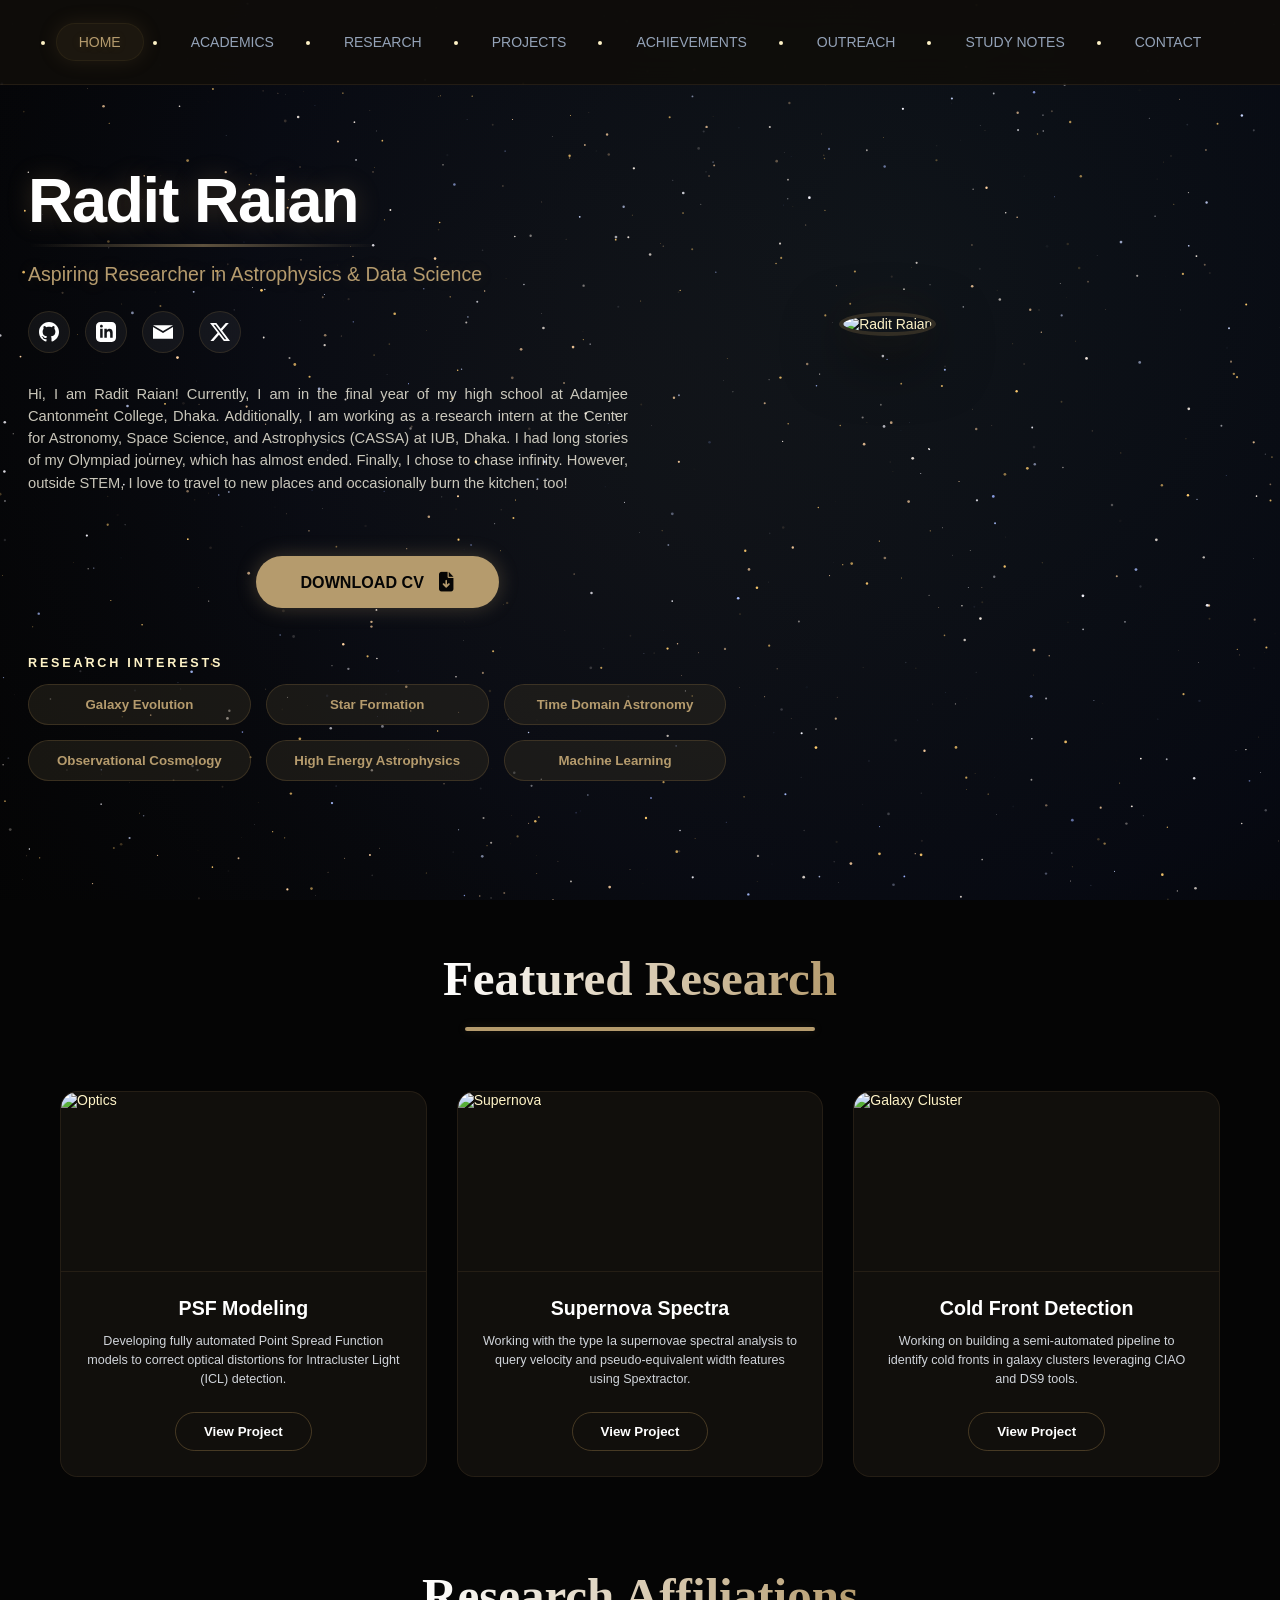
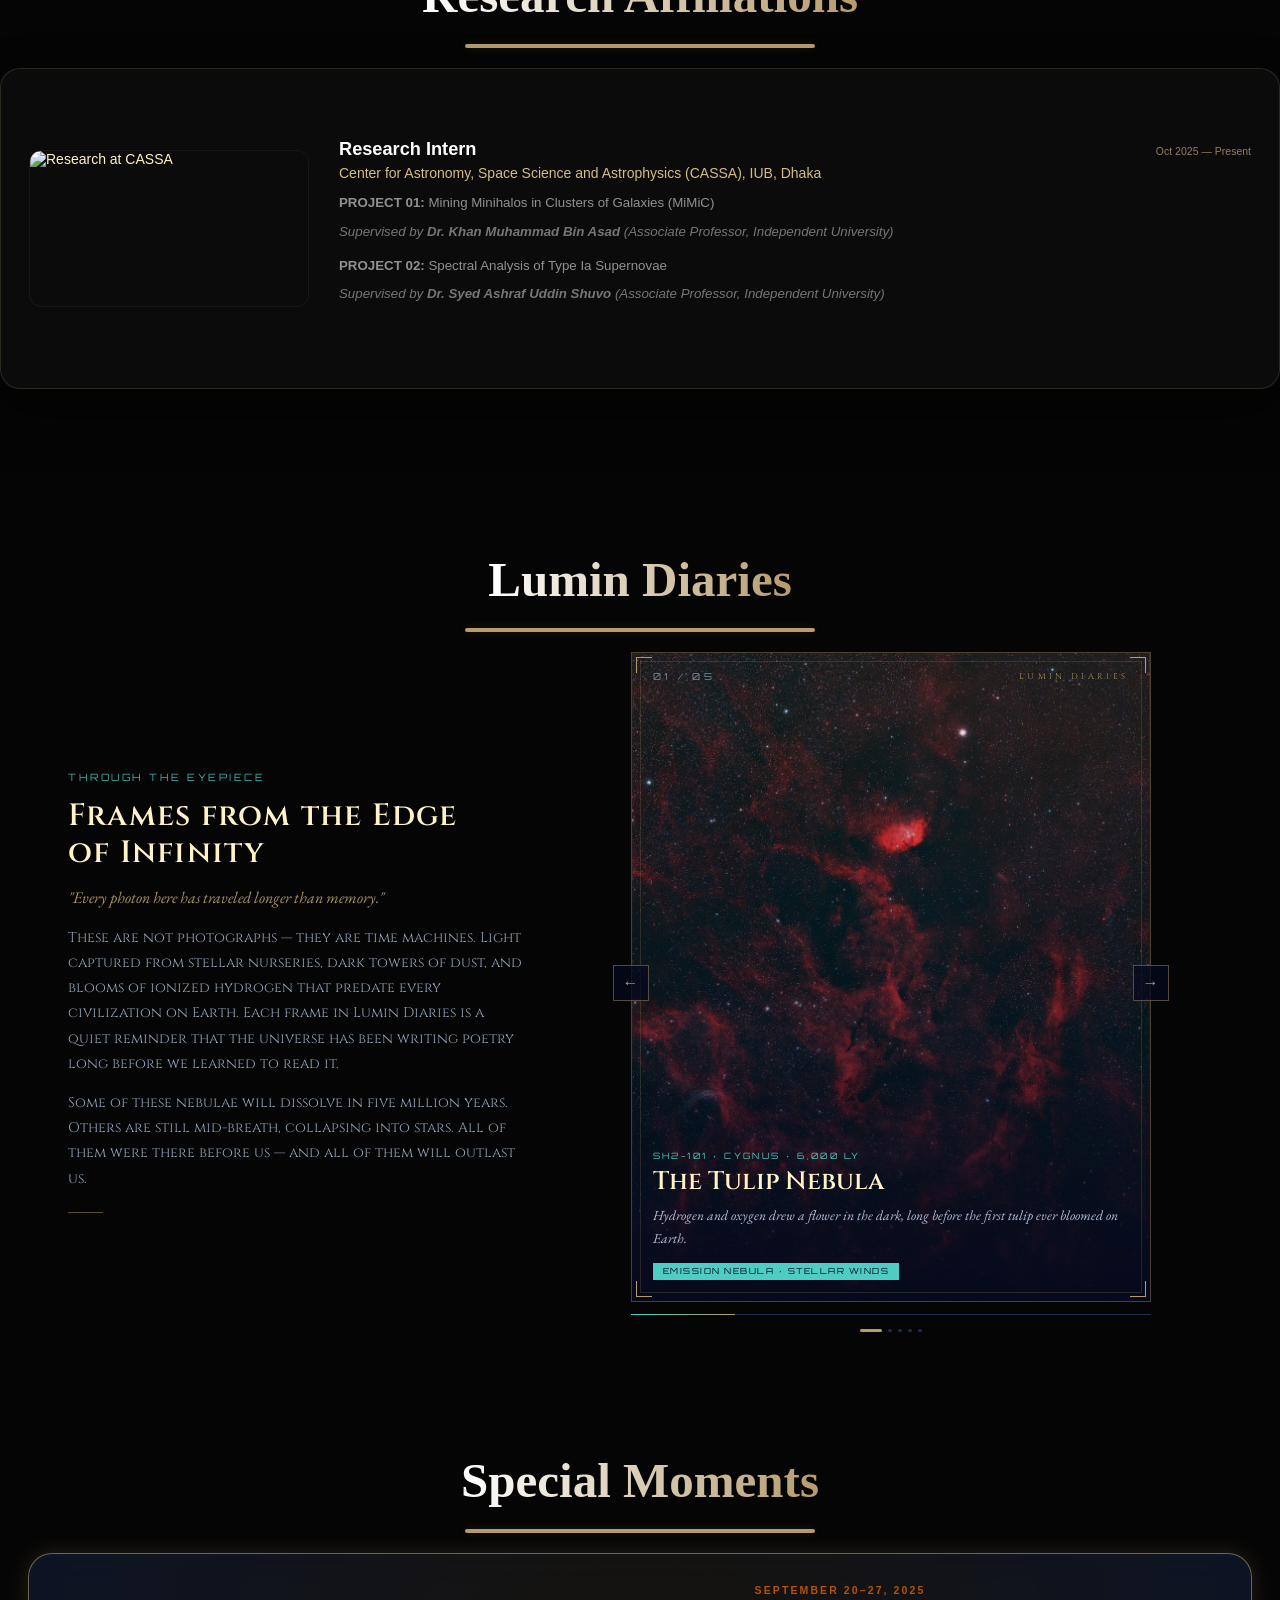
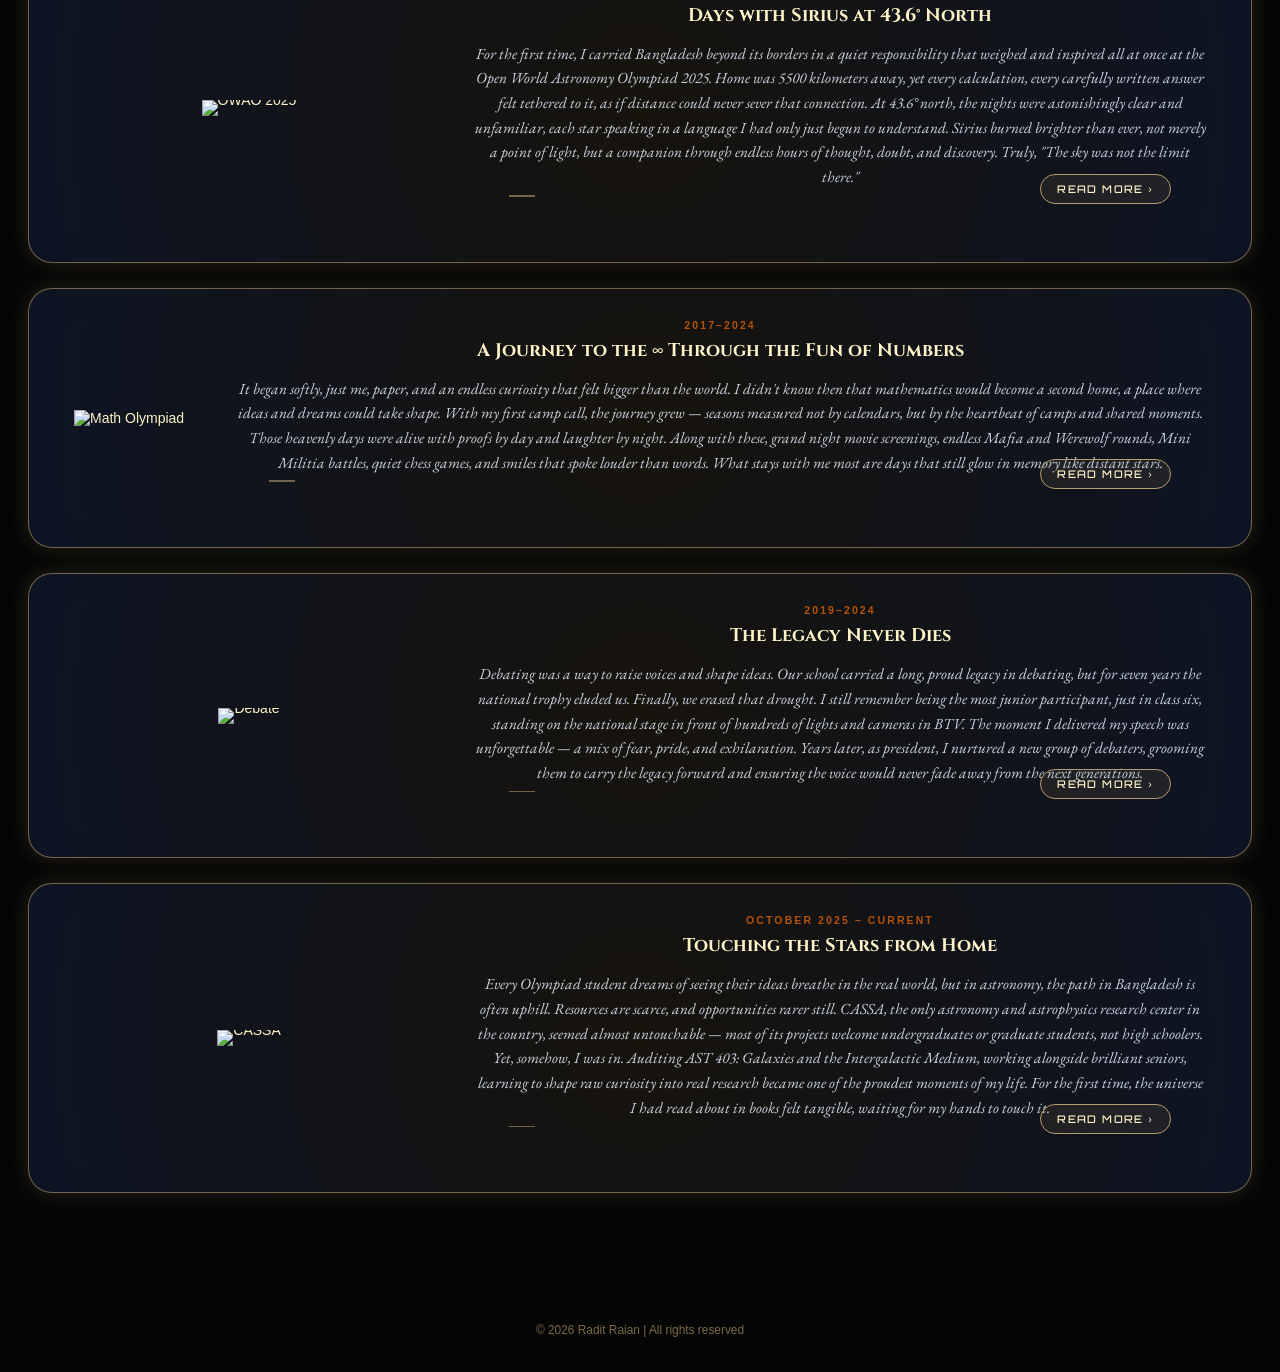
==== index.html @ 36a42912 "Mobile Fix" ====
<!DOCTYPE html>
<html lang="en">
<head>
<meta charset="UTF-8">
<meta name="viewport" content="width=device-width, initial-scale=1.0">
<meta name="google-site-verification" content="16r1nbFEazDPU5fpLK6zHhI7KfHlNIl9AG7TOJ3MNuc" />
<title>Radit Raian | Astrophysics &amp; Cosmology</title>
<meta name="description" content="Radit Raian is a high school researcher in astrophysics and cosmology, working on galaxy analysis, PSF modeling, and supernova spectroscopy.">
<meta name="keywords" content="Radit Raian, astrophysics, cosmology, astronomy, research portfolio">
<link rel="icon" type="image/png" href="https://i.postimg.cc/cLy2G2Y9/orion.png">
<link rel="preconnect" href="https://fonts.googleapis.com">
<link rel="preconnect" href="https://fonts.gstatic.com" crossorigin>
<link href="https://fonts.googleapis.com/css2?family=Orbitron:wght@400;500;700;900&family=Rajdhani:wght@300;400;500;600;700&family=Playfair+Display:wght@700&family=Cinzel:wght@600&family=EB+Garamond:ital,wght@400&display=swap" rel="stylesheet">
<link rel="stylesheet" href="https://cdnjs.cloudflare.com/ajax/libs/font-awesome/6.4.0/css/all.min.css">
<link rel="stylesheet" href="styles.css">
</head>
<body>
<canvas id="cosmos-engine"></canvas>
<div class="aurora-wrap"><div class="aurora-wave"></div></div>
<header class="top-panel">
<nav class="nav-inner">
  <ul class="nav-list" id="nav-list">
    <li><a href="#hero"             class="nav-link active">HOME</a></li>
    <li><a href="academics.html"    class="nav-link">ACADEMICS</a></li>
    <li><a href="research.html"     class="nav-link">RESEARCH</a></li>
    <li><a href="projects.html"     class="nav-link">PROJECTS</a></li>
    <li><a href="achievements.html" class="nav-link">ACHIEVEMENTS</a></li>
    <li><a href="outreach.html"     class="nav-link">OUTREACH</a></li>
    <li><a href="studynotes.html"   class="nav-link">STUDY&nbsp;NOTES</a></li>
    <li><a href="contact.html"      class="nav-link">CONTACT</a></li>
  </ul>
  <button class="nav-hamburger" id="nav-toggle" aria-label="Toggle menu">
    <span></span><span></span><span></span>
  </button>
</nav>
</header>
<div class="nav-overlay" id="nav-overlay"></div>

<main>

<!-- ===== HERO ===== -->
<section id="hero">
<div class="hero-grid">
  <div class="hero-text-content">
    <h1 class="name-title">Radit Raian</h1>
    <div class="title-divider"></div>
    <p class="subtitle">Aspiring Researcher in Astrophysics &amp; Data Science</p>
    <div class="social-links">
      <a href="https://github.com/Radit-Raian" class="social-btn" target="_blank"><svg viewBox="0 0 24 24"><path d="M12 0c-6.626 0-12 5.373-12 12 0 5.302 3.438 9.8 8.207 11.387.599.111.793-.261.793-.577v-2.234c-3.338.726-4.033-1.416-4.033-1.416-.546-1.387-1.333-1.756-1.333-1.756-1.089-.745.083-.729.083-.729 1.205.084 1.839 1.237 1.839 1.237 1.07 1.834 2.807 1.304 3.492.997.107-.775.418-1.305.762-1.604-2.665-.305-5.467-1.334-5.467-5.931 0-1.311.469-2.381 1.236-3.221-.124-.303-.535-1.524.117-3.176 0 0 1.008-.322 3.301 1.23.957-.266 1.983-.399 3.003-.404 1.02.005 2.047.138 3.006.404 2.291-1.552 3.297-1.23 3.297-1.23.653 1.653.242 2.874.118 3.176.77.84 1.235 1.911 1.235 3.221 0 4.609-2.807 5.624-5.479 5.921.43.372.823 1.102.823 2.222v3.293c0 .319.192.694.801.576 4.765-1.589 8.199-6.086 8.199-11.386 0-6.627-5.373-12-12-12z"/></svg></a>
      <a href="https://linkedin.com/in/raditraian" class="social-btn" target="_blank"><svg viewBox="0 0 24 24"><path d="M19 0h-14c-2.761 0-5 2.239-5 5v14c0 2.761 2.239 5 5 5h14c2.762 0 5-2.239 5-5v-14c0-2.761-2.238-5-5-5zm-11 19h-3v-11h3v11zm-1.5-12.268c-.966 0-1.75-.79-1.75-1.764s.784-1.764 1.75-1.764 1.75.79 1.75 1.764-.783 1.764-1.75 1.764zm13.5 12.268h-3v-5.604c0-3.368-4-3.113-4 0v5.604h-3v-11h3v1.765c1.396-2.586 7-2.777 7 2.476v6.763z"/></svg></a>
      <a href="mailto:raditraian1107@gmail.com" class="social-btn" title="Email"><svg viewBox="0 0 24 24"><path d="M12 13.065l-11.999-7.065v14h24v-14l-12 7.065zm0-2.13l12-7.065h-24l12 7.065z"/></svg></a>
      <a href="https://x.com/iam_radit_raian" class="social-btn" title="Twitter" target="_blank" rel="noopener noreferrer"><svg viewBox="0 0 24 24"><path d="M18.901 1.153h3.68l-8.04 9.19L24 22.846h-7.406l-5.8-7.584-6.638 7.584H.474l8.6-9.83L0 1.154h7.594l5.243 6.932 6.064-6.932zm-1.292 19.49h2.039L6.486 3.24H4.298L17.61 20.643z"/></svg></a>
    </div>
    <p class="bio-text">Hi, I am Radit Raian! Currently, I am in the final year of my high school at Adamjee Cantonment College, Dhaka. Additionally, I am working as a research intern at the Center for Astronomy, Space Science, and Astrophysics (CASSA) at IUB, Dhaka. I had long stories of my Olympiad journey, which has almost ended. Finally, I chose to chase infinity. However, outside STEM, I love to travel to new places and occasionally burn the kitchen, too!</p>
    <br><br>
    <div class="cv-status-card">
      <a href="https://drive.google.com/file/d/1Zv3ZlL7owXSn-k-NqhuWkSnsCX_RYho1/view?usp=sharing" target="_blank" class="btn-beyond">DOWNLOAD CV <i class="fa-solid fa-file-arrow-down"></i></a>
    </div>

        <br><br>
        
    <br>
    <h4 class="interests-label" style="font-size:0.9rem;letter-spacing:0.2rem;margin-bottom:1rem;">RESEARCH INTERESTS</h4>
    <div class="stats-group">
      <span class="stat-tag">Galaxy Evolution</span>
      <span class="stat-tag">Star Formation</span>
      <span class="stat-tag">Time Domain Astronomy</span>
      <span class="stat-tag">Observational Cosmology</span>
      <span class="stat-tag">High Energy Astrophysics</span>
      <span class="stat-tag">Machine Learning</span>
    </div>
  </div>
  <div class="hero-image-content">
    <div class="profile-wrapper">
      <img src="https://i.postimg.cc/g2KWSm5x/OWAO-pic.jpg" alt="Radit Raian" class="profile-pic">
    </div>
  </div>
</div>
</section>

<!-- ===== FEATURED RESEARCH ===== -->
<section id="featured-research" class="active">
  <div class="section-header-center">
    <h2 class="section-title section-title-inline">Featured Research</h2>
    <div class="hero-underline"></div>
  </div>
  <div class="research-initiative-grid">
    <div class="research-box">
      <div class="box-image-wrap"><img src="https://i.postimg.cc/3x3Lkdp1/Screenshot-2026-01-31-045104.png" alt="Optics"></div>
      <div class="box-content"><h3>PSF Modeling</h3><p>Developing fully automated Point Spread Function models to correct optical distortions for Intracluster Light (ICL) detection.</p><a href="https://github.com/Radit-Raian/PSF_dev" class="btn-beyond-outline">View Project</a></div>
    </div>
    <div class="research-box">
      <div class="box-image-wrap"><img src="https://i.postimg.cc/bvpjNyNY/Screenshot-2026-01-31-050448.png" alt="Supernova"></div>
      <div class="box-content"><h3>Supernova Spectra</h3><p>Working with the type Ia supernovae spectral analysis to query velocity and pseudo-equivalent width features using Spextractor.</p><a href="https://github.com/Radit-Raian/SpectralAnalysis_SNe" class="btn-beyond-outline">View Project</a></div>
    </div>
    <div class="research-box">
      <div class="box-image-wrap"><img src="https://i.postimg.cc/J0bqnLhs/Screenshot-2026-01-31-045251.png" alt="Galaxy Cluster"></div>
      <div class="box-content"><h3>Cold Front Detection</h3><p>Working on building a semi-automated pipeline to identify cold fronts in galaxy clusters leveraging CIAO and DS9 tools.</p><a href="https://cassa.site/entry/mimic/" class="btn-beyond-outline">View Project</a></div>
    </div>
  </div>
</section>

<!-- ===== RESEARCH AFFILIATIONS ===== -->
<div class="section-header-center">
  <h2 class="section-title section-title-inline">Research Affiliations</h2>
  <div class="hero-underline"></div>
</div>
<section class="aesthetic-portfolio-box">
  <div class="appointment-card">
    <div class="appointment-visual">
      <img src="https://i.postimg.cc/d0KBD8zG/images-(1).png" alt="Research at CASSA" class="ratio-16-9">
    </div>
    <div class="appointment-details">
      <div class="header-row">
        <h3 class="position-name">Research Intern</h3>
        <span class="time-stamp">Oct 2025 — Present</span>
      </div>
      <h4 class="institution-name">Center for Astronomy, Space Science and Astrophysics (CASSA), IUB, Dhaka</h4>
      <p class="appointment-description appt-desc-normal">
        <strong>PROJECT 01:</strong> Mining Minihalos in Clusters of Galaxies (MiMiC)
      </p>
      <p class="appointment-description appt-desc-italic">
        Supervised by <strong>Dr. Khan Muhammad Bin Asad</strong> (Associate Professor, Independent University)
      </p>
      <p class="appointment-description appt-desc-normal">
        <strong>PROJECT 02:</strong> Spectral Analysis of Type Ia Supernovae
      </p>
      <p class="appointment-description appt-desc-italic">
        Supervised by <strong>Dr. Syed Ashraf Uddin Shuvo</strong> (Associate Professor, Independent University)
      </p>
    </div>
  </div>
</section>

<div class="spacer-lg"></div>

<!-- ===== LUMIN DIARIES ===== -->
<section id="lumin-section" class="active">
  <div class="section-header-center">
    <h2 class="section-title section-title-inline">Lumin Diaries</h2>
    <div class="hero-underline"></div>
  </div>

  <div class="lumin-layout">
    <div class="lumin-desc">
      <span class="lumin-eyebrow">Through the Eyepiece</span>
      <h3 class="lumin-headline">Frames from the&nbsp;Edge of&nbsp;Infinity</h3>
      <p class="lumin-tagline">"Every photon here has traveled longer than memory."</p>
      <p class="lumin-body">
        These are not photographs — they are time machines. Light captured from stellar nurseries, dark towers of dust, and blooms of ionized hydrogen that predate every civilization on Earth. Each frame in Lumin Diaries is a quiet reminder that the universe has been writing poetry long before we learned to read it.
      </p>
      <p class="lumin-body">
        Some of these nebulae will dissolve in five million years. Others are still mid-breath, collapsing into stars. All of them were there before us — and all of them will outlast us.
      </p>
      <div class="lumin-rule"></div>
    </div>

    <div>
      <div id="ld-outer">
        <button class="ld-nav prev" id="ld-prev">&#8592;</button>
        <button class="ld-nav next" id="ld-next">&#8594;</button>

        <div id="ld-box">
          <div class="ld-slide active">
            <img src="photographs/SH101.webp" alt="Tulip Nebula" fetchpriority="high" decoding="async">
            <div class="ld-ov"></div>
            <div class="ld-top">
              <div class="ld-hd"><span class="ld-num">01 / 05</span><span class="ld-brand">Lumin Diaries</span></div>
              <div>
                <div class="ld-tag">Sh2-101 &middot; Cygnus &middot; 6,000 ly</div>
                <div class="ld-name">The Tulip Nebula</div>
                <div class="ld-poem">Hydrogen and oxygen drew a flower in the dark, long before the first tulip ever bloomed on Earth.</div>
                <span class="ld-fact">Emission Nebula &middot; Stellar Winds</span>
              </div>
            </div>
            <div class="ld-frame"></div>
            <div class="ld-c tl"></div><div class="ld-c tr"></div><div class="ld-c bl"></div><div class="ld-c br"></div>
          </div>

          <div class="ld-slide">
            <img src="photographs/IC1396.webp" alt="Elephant Trunk Nebula" loading="lazy" decoding="async">
            <div class="ld-ov"></div>
            <div class="ld-top">
              <div class="ld-hd"><span class="ld-num">02 / 05</span><span class="ld-brand">Lumin Diaries</span></div>
              <div>
                <div class="ld-tag">IC 1396 &middot; Cepheus &middot; 2,400 ly</div>
                <div class="ld-name">Elephant Trunk</div>
                <div class="ld-poem">Carved by stellar winds over millions of years — a nursery still mid-breath inside the dark.</div>
                <span class="ld-fact">Star Forming &middot; 20 ly long</span>
              </div>
            </div>
            <div class="ld-frame"></div>
            <div class="ld-c tl"></div><div class="ld-c tr"></div><div class="ld-c bl"></div><div class="ld-c br"></div>
          </div>

          <div class="ld-slide">
            <img src="photographs/C49.webp" alt="Rosette Nebula" loading="lazy" decoding="async">
            <div class="ld-ov"></div>
            <div class="ld-top">
              <div class="ld-hd"><span class="ld-num">03 / 05</span><span class="ld-brand">Lumin Diaries</span></div>
              <div>
                <div class="ld-tag">NGC 2237 &middot; Monoceros &middot; 5,200 ly</div>
                <div class="ld-name">The Rosette Nebula</div>
                <div class="ld-poem">Wide enough to swallow 130 full moons — a rose no garden could ever grow.</div>
                <span class="ld-fact">130 ly across &middot; 10,000 solar masses</span>
              </div>
            </div>
            <div class="ld-frame"></div>
            <div class="ld-c tl"></div><div class="ld-c tr"></div><div class="ld-c bl"></div><div class="ld-c br"></div>
          </div>

          <div class="ld-slide">
            <img src="photographs/M42.webp" alt="Orion Nebula" loading="lazy" decoding="async">
            <div class="ld-ov"></div>
            <div class="ld-top">
              <div class="ld-hd"><span class="ld-num">04 / 05</span><span class="ld-brand">Lumin Diaries</span></div>
              <div>
                <div class="ld-tag">M42 &middot; Orion &middot; 1,344 ly</div>
                <div class="ld-name">The Orion Nebula</div>
                <div class="ld-poem">A stellar nursery older than every civilization on Earth — 700 stars being born as you watch.</div>
                <span class="ld-fact">700+ New Stars &middot; Naked Eye Object</span>
              </div>
            </div>
            <div class="ld-frame"></div>
            <div class="ld-c tl"></div><div class="ld-c tr"></div><div class="ld-c bl"></div><div class="ld-c br"></div>
          </div>

          <div class="ld-slide">
            <img src="photographs/B33.webp" alt="Horsehead Nebula" loading="lazy" decoding="async">
            <div class="ld-ov"></div>
            <div class="ld-top">
              <div class="ld-hd"><span class="ld-num">05 / 05</span><span class="ld-brand">Lumin Diaries</span></div>
              <div>
                <div class="ld-tag">Barnard 33 &middot; Orion &middot; 1,375 ly</div>
                <div class="ld-name">The Horsehead Nebula</div>
                <div class="ld-poem">A silhouette carved by light itself — it will dissolve into the cosmos in five million years.</div>
                <span class="ld-fact">Dark Nebula &middot; ~5M yrs remaining</span>
              </div>
            </div>
            <div class="ld-frame"></div>
            <div class="ld-c tl"></div><div class="ld-c tr"></div><div class="ld-c bl"></div><div class="ld-c br"></div>
          </div>
        </div><!-- #ld-box -->

        <div id="ld-pb"><div id="ld-pf"></div></div>
      </div><!-- #ld-outer -->

      <div id="ld-dots">
        <div class="ldd on"  style="width:22px;" onclick="ldGo(0)"></div>
        <div class="ldd"     style="width:4px;"  onclick="ldGo(1)"></div>
        <div class="ldd"     style="width:4px;"  onclick="ldGo(2)"></div>
        <div class="ldd"     style="width:4px;"  onclick="ldGo(3)"></div>
        <div class="ldd"     style="width:4px;"  onclick="ldGo(4)"></div>
      </div>
    </div><!-- right column -->
  </div><!-- .lumin-layout -->
</section>

<!-- ===== SPECIAL MOMENTS ===== -->
<section id="achievements" class="active">
  <div class="section-header-center">
    <h2 class="section-title section-title-inline">Special Moments</h2>
    <div class="hero-underline"></div>
  </div>

  <!-- Card 1 -->
  <div class="narrative-card index-card">
    <div class="story-image-wrap">
      <img src="https://i.postimg.cc/9QkD2M72/owao-2.jpg" alt="OWAO 2025">
    </div>
    <div class="story-card-details">
      <span class="story-date">September 20–27, 2025</span>
      <h3 class="story-card-title">Days with Sirius at 43.6° North</h3>
      <p class="story-card-body">
        For the first time, I carried Bangladesh beyond its borders in a quiet responsibility that weighed and inspired all at once at the Open World Astronomy Olympiad 2025. Home was 5500 kilometers away, yet every calculation, every carefully written answer felt tethered to it, as if distance could never sever that connection. At 43.6° north, the nights were astonishingly clear and unfamiliar, each star speaking in a language I had only just begun to understand. Sirius burned brighter than ever, not merely a point of light, but a companion through endless hours of thought, doubt, and discovery. Truly, "The sky was not the limit there."
      </p>
      <div class="story-rule"></div>
      <div class="story-read-more-wrap">
        <a href="achievements.html" class="story-read-more">READ MORE ›</a>
      </div>
    </div>
  </div>

  <!-- Card 2 -->
  <div class="narrative-card index-card">
    <div class="story-image-warp">
      <img src="https://i.postimg.cc/7hdZjQny/471806078-1596412354345994-6105450299167835705-n.jpg" alt="Math Olympiad">
    </div>
    <div class="story-card-details">
      <span class="story-date">2017–2024</span>
      <h3 class="story-card-title">A Journey to the ∞ Through the Fun of Numbers</h3>
      <p class="story-card-body">
        It began softly, just me, paper, and an endless curiosity that felt bigger than the world. I didn't know then that mathematics would become a second home, a place where ideas and dreams could take shape. With my first camp call, the journey grew — seasons measured not by calendars, but by the heartbeat of camps and shared moments. Those heavenly days were alive with proofs by day and laughter by night. Along with these, grand night movie screenings, endless Mafia and Werewolf rounds, Mini Militia battles, quiet chess games, and smiles that spoke louder than words. What stays with me most are days that still glow in memory like distant stars.
      </p>
      <div class="story-rule"></div>
      <div class="story-read-more-wrap">
        <a href="achievements.html" class="story-read-more">READ MORE ›</a>
      </div>
    </div>
  </div>

  <!-- Card 3 -->
  <div class="narrative-card index-card">
    <div class="story-image-wrap">
      <img src="https://i.postimg.cc/DZYGy6c0/470484528-1588928355094394-6541647214098684680-n.jpg" alt="Debate">
    </div>
    <div class="story-card-details">
      <span class="story-date">2019–2024</span>
      <h3 class="story-card-title">The Legacy Never Dies</h3>
      <p class="story-card-body">
        Debating was a way to raise voices and shape ideas. Our school carried a long, proud legacy in debating, but for seven years the national trophy eluded us. Finally, we erased that drought. I still remember being the most junior participant, just in class six, standing on the national stage in front of hundreds of lights and cameras in BTV. The moment I delivered my speech was unforgettable — a mix of fear, pride, and exhilaration. Years later, as president, I nurtured a new group of debaters, grooming them to carry the legacy forward and ensuring the voice would never fade away from the next generations.
      </p>
      <div class="story-rule"></div>
      <div class="story-read-more-wrap">
        <a href="achievements.html" class="story-read-more">READ MORE ›</a>
      </div>
    </div>
  </div>

  <!-- Card 4 -->
  <div class="narrative-card index-card">
    <div class="story-image-wrap">
      <img src="https://i.postimg.cc/BvfGLPg8/cassa-495x400.webp" alt="CASSA">
    </div>
    <div class="story-card-details">
      <span class="story-date">October 2025 – Current</span>
      <h3 class="story-card-title">Touching the Stars from Home</h3>
      <p class="story-card-body">
        Every Olympiad student dreams of seeing their ideas breathe in the real world, but in astronomy, the path in Bangladesh is often uphill. Resources are scarce, and opportunities rarer still. CASSA, the only astronomy and astrophysics research center in the country, seemed almost untouchable — most of its projects welcome undergraduates or graduate students, not high schoolers. Yet, somehow, I was in. Auditing AST 403: Galaxies and the Intergalactic Medium, working alongside brilliant seniors, learning to shape raw curiosity into real research became one of the proudest moments of my life. For the first time, the universe I had read about in books felt tangible, waiting for my hands to touch it.
      </p>
      <div class="story-rule"></div>
      <div class="story-read-more-wrap">
        <a href="achievements.html" class="story-read-more">READ MORE ›</a>
      </div>
    </div>
  </div>

</section>
</main>

<footer>© 2026 Radit Raian | All rights reserved</footer>

<script src="script.js"></script>
</body>
</html>
---- styles.css ----
/* ==========================================================================
   1. CORE RESET & GLOBAL (REFINED ANTIQUE GOLD)
   ========================================================================== */
* { 
    margin: 0; 
    padding: 0; 
    box-sizing: border-box; 
}

html {
    width: 100%; 
    min-height: 100%;
    background: #050505; 
    font-size: 14px; /* Standard base for rem scaling */
    font-family: 'Inter', sans-serif; 
    scroll-behavior: smooth;
    overflow-x: hidden;
}

body {
    width: 100%; 
    min-height: 100%;
    background: transparent; 
    color: #fef3c7; /* Soft parchment text */
}


/* ==========================================================================
   2. CANVAS & AURORA (DUSK AMBER BLOOM)
   ========================================================================== */
#cosmos-engine {
    position: fixed; 
    top: 0; 
    left: 0;
    width: 100vw; 
    height: 100vh;
    z-index: -1; 
    display: block;
}

.aurora-wrap {
    position: fixed; 
    top: 0; 
    left: 0;
    width: 100%; 
    height: 100%;
    pointer-events: none; 
    overflow: hidden;
    z-index: -2; 
}

.aurora-wave {
    position: absolute;
    top: -25%; 
    left: -25%;
    width: 150%; 
    height: 150%;
    /* Muted Amber Nebula */
    background: radial-gradient(
        circle at center,
        rgba(154, 124, 73, 0.06) 0%,   /* Soft Antique Gold */
        rgba(101, 87, 53, 0.03) 40%,   /* Faded Sepia */
        transparent 75%
    );
    filter: none; 
    animation: auroraPulse 2000s ease-in-out infinite alternate;
    will-change: transform, opacity;
    transform: translateZ(0); 
    pointer-events: none;
}

@keyframes auroraPulse {
    0% { transform: scale(1); opacity: 0.3; }
    100% { transform: scale(1.15); opacity: 0.5; }
}

@keyframes auroraMove {
    0% { transform: rotate(0deg) translateX(0); }
    50% { transform: rotate(25deg) translateX(60px); }
    100% { transform: rotate(0deg) translateX(0); }
}


/* ==========================================================================
   3. HEADER NAVIGATION (ANTIQUE GLASS)
   ========================================================================== */
header.top-panel {
    position: fixed; 
    top: 0; 
    left: 0;
    width: 100%; 
    height: 85px;
    background: rgba(15, 13, 10, 0.94); /* Warm dark panel */
    backdrop-filter: blur(15px);
    -webkit-backdrop-filter: blur(15px);
    border-bottom: 1px solid rgba(154, 124, 73, 0.15); /* Faded metallic edge */
    display: flex; 
    justify-content: center; 
    align-items: center;
    z-index: 1000;
}

.nav-list { 
    display: flex; 
    gap: 24px; 
}

.nav-link {
    color: #94a3b8; 
    text-decoration: none; 
    font-weight: 500;
    padding: 10px 22px; 
    border-radius: 50px;
    transition: color 0.4s ease, background 0.4s ease, box-shadow 0.4s ease, text-shadow 0.4s ease;
    /* Transparent border prevents layout shift on hover */
    border: 1px solid transparent;
    display: inline-block;
}

.nav-link.active, .nav-link:hover {
    color: #b59b6d;
    background: rgba(154, 124, 73, 0.1);
    box-shadow: 0 0 20px rgba(154, 124, 73, 0.15);
    border: 1px solid rgba(154, 124, 73, 0.1);
    text-shadow: 0 0 10px rgba(154, 124, 73, 0.2);
}


/* ==========================================================================
   4. HERO SECTION (FADED GLOW)
   ========================================================================== */
#hero { 
    min-height: 100vh; 
    display: flex; 
    align-items: center; 
    justify-content: center; 
    padding-top: 85px; 
    max-width: 1400px; 
    margin: 0 auto; 
}

.hero-grid { 
    display: grid; 
    grid-template-columns: 1.2fr 0.8fr; 
    gap: 60px; 
    align-items: center; 
    width: 100%; 
    padding: 0 2rem; 
}

.hero-text-content { 
    text-align: left; 
}

.name-title { 
    font-size: clamp(2.8rem, 6vw, 4.5rem); 
    font-weight: 700; 
    margin-bottom: 8px; 
    color: #ffffff; 
    letter-spacing: -1.5px; 
    text-shadow: 0 0 25px rgba(154, 124, 73, 0.3); /* */
}

.subtitle { 
    font-size: 1.4rem; 
    color: #b59b6d; /* Muted Antique Gold */
    font-weight: 500; 
    margin-bottom: 25px; 
    text-shadow: 0 0 15px rgba(154, 124, 73, 0.2); 
}

.title-divider { 
    width: 350px; 
    height: 3px; 
    margin: 0px 0 16px; 
    background: linear-gradient(90deg, transparent, #b59b6d, transparent); 
    opacity: 0.5;
}

.bio-text {
    font-family: 'Segoe UI', sans-serif; 
    font-weight: 300; 
    font-size: 1.05rem; 
    line-height: 1.5;
    color: rgba(250, 246, 230, 0.8); 
    text-align: justify;
    margin-top: 10px; 
    margin-bottom: 30px; 
    max-width: 600px;
}

.social-links { 
    display: flex; 
    gap: 15px; 
    margin-bottom: 30px; 
}

.social-btn {
    width: 42px; 
    height: 42px; 
    border-radius: 50%;
    background: rgba(255, 255, 255, 0.05); 
    border: 1px solid rgba(154, 124, 73, 0.2);
    display: flex; 
    justify-content: center; 
    align-items: center; 
    transition: all 0.3s ease; 
    color: #fff;
}

.social-btn:hover { 
    background: rgba(45, 40, 30, 0.5); 
    border-color: #b59b6d; 
    transform: translateY(-4px); 
    box-shadow: 0 10px 25px rgba(0, 0, 0, 0.3); 
}

.social-btn svg { 
    width: 20px; 
    height: 20px; 
    fill: currentColor; 
}

.hero-image-content { 
    display: flex; 
    justify-content: center; 
    align-items: center; 
}

.profile-wrapper { 
    width: 360px; 
    height: 360px; 
    border-radius: 50%; 
    transition: transform 0.5s ease; 
}

.profile-pic { 
    width: 100%; 
    height: 100%; 
    border-radius: 50%; 
    object-fit: cover; 
    border: 4px solid rgba(154, 124, 73, 0.25); 
    box-shadow: 0 20px 60px rgba(0, 0, 0, 0.7), 0 0 50px rgba(154, 124, 73, 0.15); 
}

.profile-wrapper:hover { 
    transform: scale(1.03); 
}


/* ==========================================================================
   5. SECTIONS & STATS 
   ========================================================================== */
section:not(#hero) { 
    max-width: 1400px; 
    margin: 0 auto; 
    padding: 5rem 2rem; /* Reduced from 100px to be more compact */
    opacity: 0; 
    transform: translateY(2rem); 
    transition: all 0.8s cubic-bezier(0.4, 0, 0.2, 1); 
}

section.active { 
    opacity: 1; 
    transform: translateY(0); 
}

.stats-group { 
    display: grid; 
    grid-template-columns: repeat(3, 1fr); 
    gap: 15px; 
    margin-bottom: 40px; 
    width: 100%;
}

.stat-tag {
    display: flex; 
    justify-content: center; 
    align-items: center;
    width: 100%;
    padding: 12px 10px; 
    border-radius: 50px;
    background: rgba(45, 40, 30, 0.5); /* */
    border: 1px solid rgba(154, 124, 73, 0.25); 
    font-family: 'Segoe UI', sans-serif; 
    font-size: 0.95rem; 
    font-weight: 600; 
    color: #b59b6d; /* */
    transition: all 0.3s ease;
    cursor: default;
}

.stat-tag:hover { 
    background: rgba(154, 124, 73, 0.12); 
    border-color: #b59b6d; 
    transform: translateY(-3px); 
    box-shadow: 0 8px 20px rgba(154, 124, 73, 0.1);
}

@media (max-width: 768px) {
    .stats-group {
        grid-template-columns: repeat(2, 1fr);
    }
}


/* ==========================================================================
   6. GRID & ANTIQUE GLASS CARDS
   ========================================================================== */
.grid { 
    display: grid; 
    grid-template-columns: repeat(auto-fit, minmax(320px, 1fr)); 
    gap: 30px; 
}

.item, .narrative-card, .edu-card { 
    background: rgba(25, 22, 18, 0.6) !important; /* Muted Espresso */
    backdrop-filter: blur(25px); 
    border-radius: 25px; 
    border: 1px solid rgba(154, 124, 73, 0.12) !important; 
    padding: 55px 40px; 
    text-align: center; 
    transition: all 0.5s ease; 
    box-shadow: 0 15px 35px rgba(0, 0, 0, 0.4);
}

.item:hover, .edu-card:hover { 
    transform: translateY(-12px); 
    border-color: rgba(154, 124, 73, 0.35) !important; 
    background: rgba(25, 22, 18, 0.7) !important;
    box-shadow: 0 25px 60px rgba(0, 0, 0, 0.6), 0 0 30px rgba(154, 124, 73, 0.08); 
}


/* ==========================================================================
   7. FOOTER & SCROLLBAR
   ========================================================================== */
footer { 
    text-align: center; 
    padding: 35px 0; 
    font-size: 0.85rem; 
    color: #7d6a4a; 
}

::-webkit-scrollbar { 
    width: 6px; 
}

::-webkit-scrollbar-track { 
    background: #050505; 
}

::-webkit-scrollbar-thumb { 
    background: linear-gradient(180deg, #b59b6d, #7d6a4a); 
    border-radius: 10px; 
}

::selection { 
    background: rgba(154, 124, 73, 0.2); 
    color: #fff; 
}


/* ==========================================================================
   8. RESPONSIVE & ACADEMICS
   ========================================================================== */
@media (max-width: 1024px) {
    .hero-grid { grid-template-columns: 1fr; text-align: center; gap: 40px; }
    .hero-text-content { text-align: center; align-items: center; }
    .social-links, .stats-group { justify-content: center; }
    .hero-image-content { order: -1; }
    .profile-wrapper { width: 300px; height: 300px; }
}

section.active {
    opacity: 1 !important;
    transform: translateY(0) !important;
    visibility: visible !important;
}

/* edu-info, edu-degree, edu-date, edu-desc — defined in the EDUCATION SECTION below */

/* ==========================================================================
   CV SECTION & RESEARCH GRID (REFINED ANTIQUE GOLD)
   ========================================================================== */

/* --- 1. KILL THE SECTION GAP --- */
#cv-section-wrapper {
    padding-top: 0 !important;   /* Overrides the global 100px padding */
    margin-top: -60px !important; /* Pulls it up into the Research Interest section's bottom gap */
}

/* --- 2. THE CARD (Centering & Proximity) --- */
.cv-status-card {
    display: flex !important;
    flex-direction: column !important;
    align-items: center !important;
    justify-content: center !important;
    max-width: 800px;
    margin: 0 auto !important;
    padding: 0 !important;      /* Removes internal space inside the card */
    background: transparent;    /* Makes it look seamless with the starfield */
    border: none;               /* Removes border so only the big button shows */
}

/* --- 3. THE BIG BUTTON (Antique Gold Re-skin) --- */
.btn-beyond {
    display: inline-flex !important;   /* Centers icon and text */
    align-items: center !important;    /* Pulls icon down to text center */
    justify-content: center !important;
    gap: 15px;                         
    padding: 18px 45px;                /* Larger hit-area */
    background: #b59b6d;               /* Muted Antique Gold */
    color: #050505 !important;         /* Dark contrast for premium look */
    border-radius: 50px;
    text-decoration: none !important;
    font-family: 'Segoe UI', sans-serif;
    font-weight: 700;
    font-size: 1.15rem;                /* Bigger font for better visibility */
    line-height: 1 !important;         /* Deletes ghost spacing */
    transition: all 0.3s ease;
    box-shadow: 0 0 20px rgba(181, 155, 109, 0.3);
}

.btn-beyond i {
    font-size: 1.4rem;
    display: flex !important;
    align-items: center !important;
    line-height: 0 !important;         /* Mathematical centering */
    margin-top: 1px !important;
}

.btn-beyond:hover {
    background: #c9b084;               /* Lighter gold hover state */
    transform: translateY(-3px);
    box-shadow: 0 10px 25px rgba(181, 155, 109, 0.5);
}

/* --- Research Grid Layout --- */
.research-initiative-grid {
    display: grid;
    grid-template-columns: repeat(3, 1fr);
    gap: 30px;
    max-width: 1200px;
    margin: 40px auto;
    padding: 0 20px;
}

/* --- The Research Card (Espresso Glass) --- */
.research-box {
    background: rgba(25, 22, 18, 0.6);
    border: 1px solid rgba(154, 124, 73, 0.15);
    border-radius: 1.25rem;
    overflow: hidden;
    transition: all 0.3s ease;
    display: flex;
    flex-direction: column;
}

.research-box:hover {
    transform: translateY(-10px);
    border-color: #b59b6d; /* Muted Gold glow on hover */
    box-shadow: 0 15px 40px rgba(0, 0, 0, 0.6), inset 0 0 15px rgba(154, 124, 73, 0.05);
}

/* --- Top Image Styling --- */
.box-image-wrap {
    width: 100%;
    height: 180px;
    overflow: hidden;
    border-bottom: 1px solid rgba(154, 124, 73, 0.15);
}

.box-image-wrap img {
    width: 100%;
    height: 100%;
    object-fit: cover; /* Ensures image fills space without stretching */
    filter: none !important; /* Ensuring no image filters are applied as per order */
    transition: transform 0.5s ease;
}

.research-box:hover .box-image-wrap img {
    transform: scale(1.1); /* Subtle zoom on hover */
}

/* --- Internal Content --- */
.box-content {
    padding: 25px;
    text-align: center;
    display: flex;
    flex-direction: column;
    align-items: center;
}

.box-content h3 {
    font-family: 'Segoe UI', sans-serif;
    color: #ffffff;
    font-size: 1.4rem;
    margin-bottom: 12px;
}

.box-content p {
    color: #d1d5db; /* Desaturated grey for old-paper feel */
    font-size: 0.9rem;
    line-height: 1.5;
    margin-bottom: 20px;
    height: 60px; /* Keeps button alignment consistent */
}

/* --- The Main Floating Container --- */
.aesthetic-portfolio-box {
    max-width: 850px;
    margin: 50px auto;
    background: rgba(15, 15, 15, 0.7);
    backdrop-filter: blur(12px);
    border: 1px solid rgba(181, 155, 109, 0.2);
    border-radius: 20px;
    padding: 40px;
    box-shadow: 0 25px 50px rgba(0, 0, 0, 0.5);
}

.box-main-title {
    font-family: 'Orbitron', sans-serif;
    color: #b59b6d;
    font-size: 1.5rem;
    text-transform: uppercase;
    letter-spacing: 3px;
    margin-bottom: 40px;
    text-align: center;
    border-bottom: 1px solid rgba(181, 155, 109, 0.1);
    padding-bottom: 20px;
}

/* --- The Cards --- */
.appointment-card {
    display: flex;
    gap: 30px;
    align-items: center;
    transition: all 0.4s ease;
}

.appointment-visual {
    flex: 0 0 280px; /* Maintains the size */
    aspect-ratio: 16 / 9;
    border-radius: 12px;
    overflow: hidden;
    position: relative;
    border: 1px solid rgba(255, 255, 255, 0.05);
}

.appointment-visual img {
    width: 100%;
    height: 100%;
    object-fit: cover;
}

/* --- Content Styling --- */
.appointment-details {
    flex: 1;
}

.header-row {
    display: flex;
    justify-content: space-between;
    align-items: baseline;
    margin-bottom: 5px;
}

.position-name {
    color: #ffffff;
    font-family: 'Inter', sans-serif;
    font-size: 1.3rem;
    font-weight: 700;
}

.time-stamp {
    color: #b59b6d;
    font-size: 0.75rem;
    font-family: 'Inter', sans-serif;
    opacity: 0.8;
}

.institution-name {
    color: #d4bd8a;
    font-size: 1rem;
    font-weight: 500;
    margin-bottom: 12px;
}

.appointment-description {
    color: #929191;
    font-style: italic;
    font-size: 0.95rem;
    line-height: 1.5;
}

/* --- Decorative Elements --- */
.divider-line {
    height: 1px;
    background: linear-gradient(90deg, transparent, rgba(181, 155, 109, 0.2), transparent);
    margin: 30px 0;
}

.status-indicator {
    position: absolute;
    bottom: 10px;
    right: 10px;
    background: rgba(181, 155, 109, 0.9);
    color: #000;
    padding: 2px 8px;
    font-size: 0.65rem;
    font-weight: 900;
    border-radius: 3px;
    text-transform: uppercase;
}

/* Mobile Responsiveness */
@media (max-width: 700px) {
    .appointment-card {
        flex-direction: column;
        text-align: center;
    }
    .header-row {
        flex-direction: column;
        gap: 5px;
    }
    .appointment-visual {
        width: 100%;
    }
}

/* --- Mobile Responsiveness --- */
@media (max-width: 900px) {
    .research-initiative-grid {
        grid-template-columns: 1fr;
    }
}

/* ======================== EDUCATION SECTION (REFINED ANTIQUE GOLD) ======================== */

/* 1. The Container */
.education-container {
  display: flex;
  flex-direction: column;
  gap: 20px;
  max-width: 800px;
  margin: 0 auto;
}

/* 2. The Card Design */
.edu-card {
  background: rgba(25, 22, 18, 0.6); /* Muted Espresso Glass */
  border: 1px solid rgba(154, 124, 73, 0.15); /* Faded metallic edge */
  border-radius: 12px;
  padding: 30px;
  transition: all 0.3s ease;
  position: relative;
  overflow: hidden;
}

/* 3. Hover Effect (The Amber Glow) */
.edu-card:hover {
  background: rgba(154, 124, 73, 0.1);
  border-color: rgba(181, 155, 109, 0.4);
  transform: translateY(-5px);
  box-shadow: 0 10px 30px rgba(0, 0, 0, 0.5), inset 0 0 15px rgba(154, 124, 73, 0.05);
  align-items: flex-start; /* Ensures content pins to the left */
}

/* 4. Header Layout */
.edu-header {
  display: flex;
  justify-content: space-between;
  align-items: flex-start;
  margin-bottom: 15px;
  flex-wrap: wrap;
  gap: 10px;
}

.edu-info h3 {
  font-size: 1.4rem;
  color: #ffffff;
  margin-bottom: 5px;
  font-family: 'Segoe UI', sans-serif;
  font-weight: 700;
}

.edu-degree {
  color: #b59b6d; /* Muted Antique Gold */
  font-size: 1rem;
  font-family: 'Inter', sans-serif;
  text-align: left !important; /* Forces left alignment for all children */
}

/* 5. The Date Bubble */
.edu-date {
  font-size: 0.9rem;
  color: #fef3c7;
  background: rgba(154, 124, 73, 0.1);
  padding: 6px 14px;
  border-radius: 20px;
  border: 1px solid rgba(154, 124, 73, 0.2);
}

/* 6. Description Text */
.edu-desc {
  color: rgba(209, 213, 219, 0.85);
  font-size: 1rem;
  line-height: 1.6;
  text-align: left !important; /* Forces left alignment for all children */
}

/* ======================== ACADEMIC HERO HEADER ======================== */

.academic-hero {
  text-align: center;
  padding: 20px 20px;
  max-width: 1000px;
  margin: -40px auto 0 auto;
}

.hero-title {
  font-size: 4.5rem;
  font-weight: 700;
  color: #ffffff;
  margin-bottom: 10px;
  font-family: 'Segoe UI', sans-serif;
  text-shadow: 0 0 25px rgba(154, 124, 73, 0.3);
}

.hero-underline {
  width: 350px;
  height: 4px;
  background-color: #b59b6d; /* Muted Gold Color */
  margin: 0 auto 20px auto;
  border-radius: 2px;
  box-shadow: 0 0 10px rgba(154, 124, 73, 0.2);
}

.hero-subtitle {
  color: rgba(254, 243, 199, 0.7);
  font-size: 1.1rem;
  max-width: 600px;
  margin: 0 auto 50px auto;
  line-height: 1.6;
}

/* Stats Grid Layout */
.stats-grid {
  display: grid;
  grid-template-columns: repeat(auto-fit, minmax(200px, 1fr));
  gap: 20px;
}

/* Individual Stat Cards */
.stat-card {
  background: rgba(25, 22, 18, 0.6);
  border: 1px solid rgba(154, 124, 73, 0.15);
  padding: 30px 20px;
  border-radius: 12px;
  transition: all 0.3s ease;
}

.stat-card:hover {
  transform: translateY(-5px);
  border-color: #b59b6d;
  background: rgba(154, 124, 73, 0.1);
}

/* The Numbers */
.stat-number {
  font-size: 2.5rem;
  font-weight: 700;
  color: #b59b6d; /* Muted Gold */
  margin-bottom: 10px;
  font-family: 'Segoe UI', sans-serif;
}

/* The Labels */
.stat-label {
  color: #fef3c7;
  font-size: 0.95rem;
  font-weight: 500;
}

/* ======================== FORCE CENTER FIX ======================== */

.section-header-center {
  width: 100% !important;
  display: flex !important;
  flex-direction: column !important;
  align-items: center !important;
  justify-content: center !important;
  text-align: center !important;
  margin-top: -20px !important;
}

.section-header-center .section-title {
  font-size: 3.5rem !important;
  font-weight: 700 !important;
  text-align: center !important;
  margin: 0 auto 20px auto;
  display: inline-block !important;
  background: linear-gradient(90deg, #ffffff, #b59b6d); /* White-to-Gold Gradient */
  -webkit-background-clip: text;
  -webkit-text-fill-color: transparent;
}

.section-header-center .hero-underline {
  margin-left: auto !important;
  margin-right: auto !important;
  background-color: #b59b6d !important;
}

/* ======================== PARTICIPATION LIST (ANTIQUE STYLE) ======================== */

.participation-container {
  max-width: 900px;
  margin: 0 auto;
  display: flex;
  flex-direction: column;
  gap: 15px;
  padding: 0 20px;
}

.part-card {
  background: rgba(25, 22, 18, 0.6);
  border: 1px solid rgba(154, 124, 73, 0.15);
  padding: 22px 25px;
  border-radius: 12px;
  border-left: 4px solid #b59b6d; /* Antique Gold Sidebar */
  transition: all 0.3s ease;
  position: relative;
  overflow: hidden;
}

.part-card:hover {
  background: rgba(154, 124, 73, 0.1);
  transform: translateX(10px);
  border-color: rgba(181, 155, 109, 0.4);
  box-shadow: 0 4px 20px rgba(0, 0, 0, 0.3);
}

.part-text {
  color: #cbd5e1;
  font-size: 1.05rem;
  line-height: 1.6;
  margin: 0;
  font-family: 'Inter', sans-serif;
}

.gradient-text {
  background: linear-gradient(90deg, #b59b6d, #fef3c7); /* Gold-to-Parchment Gradient */
  -webkit-background-clip: text;
  background-clip: text;
  -webkit-text-fill-color: transparent;
  color: transparent;
  font-weight: 700;
  font-family: 'Inter', sans-serif;
  letter-spacing: 0.5px;
}

/* ======================== VISIBLE NAVIGATION BAR ======================== */
.navbar {
  display: flex;
  justify-content: center;
  align-items: center;
  padding: 20px 0;
  position: fixed;
  width: 100%;
  top: 0;
  left: 0;
  z-index: 1000;
  background: rgba(15, 13, 10, 0.94); /* Warm Dark Panel */
  backdrop-filter: blur(15px);
  border-bottom: 1px solid rgba(154, 124, 73, 0.2); 
  box-shadow: 0 4px 20px rgba(0, 0, 0, 0.6);
}

/* ==========================================================================
   RESEARCH PAGE (FULL EXPANDED ANTIQUE GOLD THEME - NO IMAGE FILTERS)
   ========================================================================== */

/* --- 1. Top Introduction Box --- */
.research-intro-box {
    max-width: 900px;
    margin: 0 auto 50px auto;
    /* Muted Espresso Glass logic */
    background: rgba(25, 22, 18, 0.6); 
    border: 1px solid rgba(154, 124, 73, 0.15);
    padding: 30px;
    border-radius: 12px;
    text-align: center;
    color: #dbd7d1; /* Desaturated grey for old-paper feel */
    font-size: 1.1rem;
    line-height: 1.6;
    backdrop-filter: blur(5px);
    transition: all 0.4s ease;
}

.blue-highlight {
    /* Updated from blue to Antique Gold */
    color: #b59b6d; 
    font-weight: 700;
}

/* --- 2. The Main Card Container --- */
.project-long-card {
    max-width: 950px; 
    margin: 0 auto 40px auto;
    background: rgba(25, 22, 18, 0.75);
    /* Faded Gold Border logic */
    border: 1px solid rgba(154, 124, 73, 0.15); 
    border-radius: 16px;
    padding: 30px; 
    transition: all 0.3s ease;
    overflow: hidden;
    position: relative;
}

/* Hover Effect: Lifts up and soft amber glow */
.project-long-card:hover {
    border-color: rgba(181, 155, 109, 0.4);
    transform: translateY(-5px);
    box-shadow: 0 15px 40px rgba(0, 0, 0, 0.6), inset 0 0 20px rgba(154, 124, 73, 0.05);
}

/* --- 3. The Split Layout (Image Left, Text Right) --- */
.project-grid-layout {
    display: flex !important; 
    flex-direction: row;
    align-items: stretch;     
    gap: 35px;                
}

/* The Image Box column */
.project-img-col {
    flex: 0 0 320px; 
    border-radius: 12px;
    overflow: hidden;
    border: 1px solid rgba(154, 124, 73, 0.2);
    position: relative;
    min-height: 240px; 
}

.project-img {
    width: 100%;
    height: 100%;
    object-fit: cover; 
    /* EFFECT REMOVED: No sepia or brightness filters applied here */
    filter: none !important; 
    display: block;
    transition: transform 0.6s cubic-bezier(0.165, 0.84, 0.44, 1);
}

/* Image zooms slightly when you hover the card */
.project-long-card:hover .project-img {
    transform: scale(1.1);
}

/* The Text Content column */
.project-content-col {
    flex: 1; 
    display: flex;
    flex-direction: column;
    justify-content: center; 
}

/* --- 4. Typography & Details --- */
.project-title-group h3 {
    color: #ffffff;
    font-size: 1.8rem;
    margin: 0 0 5px 0;
    font-family: 'Segoe UI', sans-serif;
    font-weight: 700;
    letter-spacing: 0.5px;
    text-shadow: 0 0 15px rgba(154, 124, 73, 0.2);
}

.project-subtitle {
    /* Antique Gold Subtitle */
    color: #b59b6d; 
    font-size: 0.95rem;
    font-weight: 500;
    display: block;
    margin-bottom: 15px;
    font-family: 'Segoe UI', sans-serif;
    text-transform: uppercase;
    letter-spacing: 1.2px;
}

.project-description {
    color: #929191; 
    font-size: 1.05rem;
    line-height: 1.7;
    margin-bottom: 25px;
}

/* --- 5. Buttons (Synced with Antique Gold logic) --- */
.project-buttons {
    display: flex;
    gap: 15px;
    margin-top: auto; 
}

.btn-research, .btn-research-outline {
    padding: 10px 24px;
    border-radius: 30px;
    text-decoration: none;
    font-size: 0.9rem;
    font-weight: 600;
    transition: all 0.3s ease;
    font-family: 'Segoe UI', sans-serif;
    display: inline-flex;
    align-items: center;
    gap: 8px; 
    letter-spacing: 0.5px;
}

/* Primary Muted Gold Button */
.btn-research {
    border: 1px solid rgba(154, 124, 73, 0.4);
    color: #b59b6d;
    background: rgba(154, 124, 73, 0.08);
}

.btn-research:hover {
    background: #b59b6d;
    color: #050505; 
    transform: translateY(-2px);
    box-shadow: 0 5px 20px rgba(181, 155, 109, 0.3);
}

/* Secondary Outline Button */
.btn-research-outline {
    border: 1px solid rgba(154, 124, 73, 0.15);
    color: #fef3c7;
    background: transparent;
}

.btn-research-outline:hover {
    border-color: #b59b6d;
    color: #fef3c7;
    transform: translateY(-2px);
}

/* --- 6. Mobile Responsiveness --- */
@media (max-width: 850px) {
    .project-grid-layout {
        flex-direction: column !important;
        gap: 20px;
    }
    
    .project-img-col {
        width: 100%;
        flex: none;
        height: 220px; 
    }
    
    .project-long-card {
        padding: 25px;
    }
}

/* --- Floating Status Badge --- */
.status-badge {
    position: absolute;
    top: 20px;
    right: -30px;
    background: #b59b6d;
    color: #050505;
    padding: 5px 40px;
    font-size: 0.75rem;
    font-weight: 800;
    transform: rotate(45deg);
    z-index: 10;
    box-shadow: 0 2px 10px rgba(0,0,0,0.3);
    letter-spacing: 1px;
}

.status-badge.ongoing {
    background: linear-gradient(90deg, #b59b6d, #d4bd8a);
    animation: gold-pulse 2s infinite;
}

@keyframes gold-pulse {
    0% { opacity: 0.8; }
    50% { opacity: 1; box-shadow: 0 0 15px rgba(181, 155, 109, 0.4); }
    100% { opacity: 0.8; }
}

/* --- Contribution Bulletings --- */
.contribution-list {
    list-style: none;
    padding: 0;
    margin: 15px 0;
}

.contribution-list li {
    position: relative;
    padding-left: 25px;
    margin-bottom: 10px;
    color: #dbd7d1;
    font-size: 0.95rem;
    line-height: 1.5;
}

.contribution-list li::before {
    content: "▹";
    position: absolute;
    left: 0;
    color: #b59b6d;
    font-weight: bold;
}

/* Ensure the card is the anchor for the badge */
.project-long-card {
    position: relative;
    overflow: hidden; /* This clips the ribbon badge corners */
}

/* Floating effect for the whole card */
.research-internship {
    border-left: 4px solid #b59b6d !important;
}

/* ================= PROJECTS PAGE SPECIFIC (REFINED ANTIQUE GOLD) ================= */

.project-container {
    max-width: 1050px;
    margin: 0 auto;
    padding: 0 20px;
}

.project-feature-card {
    /* Muted Espresso Glass logic */
    background: rgba(25, 22, 18, 0.65);
    border: 1px solid rgba(154, 124, 73, 0.15);
    border-radius: 20px;
    padding: 40px;
    backdrop-filter: blur(12px);
    transition: all 0.4s ease;
}

/* Hover Effect: Soft Golden Lift */
.project-feature-card:hover {
    border-color: rgba(181, 155, 109, 0.4);
    transform: translateY(-5px);
    box-shadow: 0 15px 40px rgba(0, 0, 0, 0.6), inset 0 0 25px rgba(154, 124, 73, 0.05);
}

.project-feature-grid {
    display: grid;
    grid-template-columns: 1.1fr 0.9fr;
    gap: 40px;
    margin-bottom: 40px;
    align-items: start; 
}

/* --- Improved Image Box for Scientific Plots --- */
.project-img-box {
    position: relative;
    border-radius: 12px;
    overflow: hidden;
    border: 1px solid rgba(154, 124, 73, 0.25);
    background: rgba(0, 0, 0, 0.3); 
    height: auto; 
}

.feature-img {
    width: 100%;
    height: auto;
    display: block;
    object-fit: contain; 
    /* IMAGE FILTER REMOVED: Keeping plot data original and clear */
    filter: none !important; 
    transition: transform 0.4s ease;
}

.project-img-box:hover .feature-img {
    transform: scale(1.02); 
}

/* --- Accuracy Badge Refinement --- */
.accuracy-badge {
    position: absolute;
    top: 12px;
    right: 12px;
    /* Updated to Muted Antique Gold */
    background: #b59b6d; 
    color: #050505; /* Contrast color for readability */
    padding: 6px 14px;
    border-radius: 20px;
    font-family: 'Segoe UI', sans-serif;
    font-weight: 700;
    font-size: 0.85rem;
    box-shadow: 0 0 15px rgba(181, 155, 109, 0.3);
    z-index: 10;
}

/* --- Tool Tags --- */
.tool-tags {
    display: flex;
    flex-wrap: wrap;
    gap: 8px;
    margin: 15px 0;
}

.tool-tags span {
    background: rgba(154, 124, 73, 0.1);
    border: 1px solid rgba(154, 124, 73, 0.2);
    /* Faded Gold Text */
    color: #fef3c7; 
    padding: 4px 12px;
    border-radius: 6px;
    font-size: 0.8rem;
    font-weight: 600;
    font-family: 'Inter', sans-serif;
    letter-spacing: 0.5px;
}

/* --- Detail Columns --- */
.project-details-grid {
    display: grid;
    grid-template-columns: repeat(3, 1fr);
    gap: 25px;
    border-top: 1px solid rgba(154, 124, 73, 0.15);
    padding-top: 30px;
}

.detail-item h4 {
    /* Muted Antique Gold */
    color: #b59b6d; 
    font-family: 'Segoe UI', sans-serif;
    font-size: 1.15rem;
    margin-bottom: 12px;
    display: flex;
    align-items: center;
    gap: 8px;
    letter-spacing: 0.5px;
}

.detail-item ul {
    list-style: none;
    padding: 0;
}

.detail-item li {
    color: #ffffff; /* Desaturated grey for old-paper feel */
    font-size: 0.9rem;
    margin-bottom: 8px;
    display: flex;
    gap: 8px;
    line-height: 1.4;
}

.detail-item li::before {
    content: '▹';
    color: #ffffff; /* Golden bullet point */
    font-weight: bold;
}

.project-footer-note {
    margin-top: 30px;
    padding-top: 20px;
    border-top: 1px dotted rgba(154, 124, 73, 0.15);
    font-size: 0.85rem;
    color: #7d6a4a; /* Muted brown-gold */
    text-align: center;
}

/* --- Responsive Layout --- */
@media (max-width: 850px) {
    .project-feature-grid {
        grid-template-columns: 1fr;
        gap: 25px;
    }
    
    .project-details-grid {
        grid-template-columns: 1fr;
        gap: 20px;
    }
    
    .project-img-box {
        max-height: 300px; 
    }

    .project-feature-card {
        padding: 25px;
    }
}
/* ==========================================================================
   OUTREACH & EXPERIENCE (MUTED ANTIQUE GOLD THEME)
   ========================================================================== */

/* --- Greyish Cosmic Slate Theme (Refined to Deep Espresso) --- */
.outreach-page {
    background-color: #050505 !important; /* Deep black for gold contrast */
}

.outreach-main {
    padding-top: 100px;
    padding-bottom: 80px;
}

/* --- The Glowing Headline (Amber "Old Light" Glow) --- */
.talk-headline {
    font-family: 'Inter', sans-serif;
    font-size: 2.2rem !important; 
    font-weight: 800 !important;
    line-height: 1.1;
    color: #ffffff;
    margin-bottom: 20px;
    /* Soft Sepia Halo */
    text-shadow: 0 0 15px rgba(181, 155, 109, 0.4), 
                 0 0 30px rgba(181, 155, 109, 0.2);
}

.outreach-tag {
    color: #b59b6d; /* Muted Antique Gold */
    font-family: 'Segoe UI', sans-serif;
    font-weight: 700;
    font-size: 1.1rem;
    text-transform: uppercase;
    letter-spacing: 3px;
    margin-bottom: 5px;
    display: block;
}

/* --- Card Refinements (Espresso Glass) --- */
.featured-talk-card {
    display: flex;
    max-width: 1100px;
    margin: 0 auto 60px;
    /* Espresso Glass Tint */
    background: rgba(25, 22, 18, 0.6); 
    border: 1px solid rgba(154, 124, 73, 0.15);
    border-radius: 24px;
    overflow: hidden;
    backdrop-filter: blur(20px);
    box-shadow: 0 20px 50px rgba(0, 0, 0, 0.4);
}

.talk-image-box {
    flex: 1;
    min-height: 25px;
}

.talk-image-box img {
    width: 100%;
    height: 100%;
    object-fit: cover;
    filter: none !important; /* Keeping images original as per order */
}

.talk-details {
    flex: 1.4;
    padding: 50px;
    display: flex;
    flex-direction: column;
    justify-content: center;
}

/* --- Pulsing Timeline (Gold) --- */
.exp-timeline {
    border-left: 2px solid rgba(154, 124, 73, 0.15);
    padding-left: 30px;
    margin-left: 20px;
    max-width: 900px;
    margin: 0 auto;
}

.exp-marker.pulsing {
    position: absolute;
    left: -37px;
    top: 8px;
    width: 12px;
    height: 12px;
    background: #b59b6d; /* Golden marker pulse */
    border-radius: 50%;
    animation: markerPulse 2s infinite ease-in-out;
}

@keyframes markerPulse {
    0% { box-shadow: 0 0 0 0 rgba(181, 155, 109, 0.7); }
    70% { box-shadow: 0 0 0 12px rgba(181, 155, 109, 0); }
    100% { box-shadow: 0 0 0 0 rgba(181, 155, 109, 0); }
}

.role-title {
    color: #fef3c7; /* Soft parchment white */
    font-family: 'Segoe UI', sans-serif;
    font-weight: 700;
    margin-bottom: 10px;
    display: block;
}

.talk-description, .card-description, .note-description {
    line-height: 1.8 !important;   /* Increases space between text lines */
    margin-bottom: 20px !important; /* Space before the next element */
    font-size: 1.1rem !important; 
    color: #fef3c7;                /* Slightly softer white to reduce visual noise */
}

/* --- Large Experience Header --- */
.experience-header-large {
    font-family: 'Inter', sans-serif;
    font-size: 2.8rem !important; 
    text-align: center;
    color: #fff;
    margin: 80px 0 50px;
    text-shadow: 0 0 20px rgba(181, 155, 109, 0.4); /* Amber star-glow */
}

/* --- Grid Container --- */
.glass-exp-grid {
    display: flex;
    flex-direction: column;
    gap: 35px;
    max-width: 1100px;
    margin: 0 auto;
    padding: 0 20px;
}

/* --- The Floating Glass Card (Espresso & Amber) --- */
.glass-exp-card {
    display: flex;
    background: rgba(25, 22, 18, 0.6); 
    border: 1px solid rgba(154, 124, 73, 0.15);
    border-radius: 25px;
    padding: 45px;
    backdrop-filter: blur(20px);
    transition: all 0.4s cubic-bezier(0.175, 0.885, 0.32, 1.275);
    box-shadow: 0 15px 35px rgba(0, 0, 0, 0.4);
}

.glass-exp-card:hover {
    transform: translateY(-10px) scale(1.01);
    border-color: #b59b6d; /* Antique Gold border glow */
    box-shadow: 0 20px 50px rgba(0, 0, 0, 0.6), inset 0 0 20px rgba(154, 124, 73, 0.05);
    background: rgba(28, 25, 23, 0.75);
}

/* --- Left Side: Institutional Logo --- */
.exp-card-left {
    flex-shrink: 0;
    margin-right: 45px;
    display: flex;
    align-items: flex-start;
}

.exp-image-wrap {
    width: 300px; 
    height: 250px; 
    border-radius: 15px;
    overflow: hidden;
    border: 1px solid rgba(154, 124, 73, 0.2);
    box-shadow: 0 8px 20px rgba(0, 0, 0, 0.3);
}

.exp-image-wrap img {
    width: 100%;
    height: 100%;
    object-fit: cover;
    filter: none !important; /* No image filters as requested */
    transition: transform 0.6s ease;
}

.glass-exp-card:hover .exp-image-wrap img {
    transform: scale(1.1);
}

/* --- Right Side: Content Area --- */
.exp-card-right {
    flex-grow: 1;
}

.exp-header-row {
    display: flex;
    justify-content: space-between;
    align-items: center;
    margin-bottom: 8px;
}

.exp-card-right h3 {
    font-family: 'Inter', sans-serif;
    font-size: 1.8rem;
    font-weight: 800;
    color: #fff;
    margin: 0;
}

.exp-timeframe {
    font-family: 'Segoe UI', sans-serif;
    color: #b59b6d; /* Antique Gold timeframe */
    font-weight: 700;
    font-size: 1.15rem;
    letter-spacing: 1px;
}

.exp-role-title {
    display: block;
    color: #fef3c7; /* Soft parchment white */
    font-family: 'Segoe UI', sans-serif;
    font-weight: 700;
    font-size: 1.2rem;
    margin-bottom: 20px;
    text-transform: uppercase;
    letter-spacing: 1px;
}

/* --- Bulleted List (Golden Sidebar) --- */
.exp-bullets {
    list-style: none;
    padding: 0;
    margin: 0;
}

.exp-bullets li {
    position: relative;
    padding-left: 28px;
    color: #767674; /* Desaturated grey for old-paper vibe */
    line-height: 1.7;
    margin-bottom: 12px;
    font-size: 1.05rem;
    font-family: 'Inter', sans-serif;
}

.exp-bullets li::before {
    content: "▹"; 
    position: absolute;
    left: 0;
    color: #b59b6d; /* Golden geometric bullet */
    font-weight: bold;
}

/* --- Mobile Responsiveness --- */
@media (max-width: 900px) {
    .glass-exp-card { flex-direction: column; text-align: center; padding: 30px; }
    .exp-card-left { margin-right: 0; margin-bottom: 25px; justify-content: center; }
    .exp-image-wrap { width: 100%; max-width: 350px; height: 200px; }
    .exp-header-row { flex-direction: column; gap: 10px; }
    .exp-bullets li { padding-left: 0; }
    .exp-bullets li::before { display: none; }
}

/* --- Master Achievement Reset --- */
.achievements-wrap {
    width: 95% !important;
    max-width: 1400px !important;
    margin: 40px auto !important; /* Reduces top/bottom gaps */
    padding: 0 !important;
}

/* --- The Gold Heading Line --- */
.academic-heading-wrap {
    border-left: 4px solid #fef3c7 !important;
    padding-left: 20px !important;
    margin-bottom: 30px !important;
    text-align: left !important;
}

.academic-heading-wrap h2 {
    font-family: 'Segoe UI', sans-serif !important;
    font-size: 2.2rem !important;
    color: #ffffff !important;
    margin: 0 !important;
}

/* --- 1400px Aurora Medal Bars --- */
.medal-bar-card {
    display: flex !important;
    align-items: center !important;
    background: rgba(15, 23, 42, 0.3) !important;
    backdrop-filter: blur(15px) !important;
    border-radius: 20px !important;
    padding: 25px 40px !important; /* Bigger float boxes */
    margin-bottom: 12px !important; /* Minimal gap between bars */
    width: 100% !important;
    max-width: 1400px !important;
    transition: 0.4s ease !important;
    overflow: visible !important;
}

/* --- The Soft Aurora Bloom --- */
.medal-accent {
    width: 10px !important;
    height: 60px !important;
    border-radius: 50px !important;
    margin-right: 35px !important;
    position: relative !important;
}

.medal-accent::after {
    content: '' !important;
    position: absolute !important;
    top: 50%; left: 50% !important;
    transform: translate(-50%, -50%) !important;
    width: 180% !important; height: 140% !important;
    filter: blur(20px) !important; /* Softer glow like aurora */
    opacity: 0.5 !important;
    z-index: -1 !important;
}

/* Medal Colors */
.medal-gold { border: 1px solid rgba(255, 204, 51, 0.4) !important; }
.medal-gold .medal-accent, .medal-gold .medal-accent::after { background: #ffcc33 !important; }

.medal-silver { border: 1px solid rgba(226, 232, 240, 0.4) !important; }
.medal-silver .medal-accent, .medal-silver .medal-accent::after { background: #cbd5e1 !important; }

.medal-bronze { border: 1px solid rgba(205, 127, 50, 0.4) !important; }
.medal-bronze .medal-accent, .medal-bronze .medal-accent::after { background: #cd7f32 !important; }

.medal-winner { border: 1px solid rgba(229, 227, 225, 0.4) !important; }
.medal-winner .medal-accent, .medal-winner .medal-accent::after { background: #fff !important; }

/* Text Scaling */
.medal-info h3 { font-size: 1.6rem !important; color: #fff !important; margin: 0 !important; }
.medal-info p { font-size: 1.05rem !important; color: #cbd5e1 !important; margin: 5px 0 0 0 !important; }

/* --- High-Density National Cards (No Vertical Bar) --- */
.achieve-card.national-v {
    position: relative;
    background: rgba(15, 23, 42, 0.3);
    backdrop-filter: blur(20px);
    border: 1px solid rgba(255, 255, 255, 0.05);
    border-radius: 12px;
    padding: 25px 35px; /* Ample space to prevent minimized fonts */
    margin-bottom: 12px !important; /* Zero gap between bars */
    width: 100%;
    max-width: 1400px;
    transition: all 0.3s ease;
    overflow: hidden;
}

/* Horizontal Aurora Top Gradient */
.aurora-top {
    position: absolute;
    top: 0; left: 0;
    width: 100%; height: 4px;
    filter: drop-shadow(0 0 8px currentColor);
}

/* --- Refined Antique Gold Gradient Variants --- */

/* V1: Faded Parchment to Gold (Light & Airy) */
.nat-v1 .aurora-top { 
    background: linear-gradient(90deg, #fef3c7, #d4af37, #b59b6d); 
    color: #b59b6d; 
}

/* V2: Deep Amber to Burnt Orange (Sunset Glow) */
.nat-v2 .aurora-top { 
    background: linear-gradient(90deg, #b59b6d, #b45309, #78350f); 
    color: #b45309; 
}

/* V3: Antique Bronze to Olive Gold (Earth Tone) */
.nat-v3 .aurora-top { 
    background: linear-gradient(90deg, #854d0e, #a16207, #ca8a04); 
    color: #a16207; 
}

/* V4: Soft Rose Gold to Copper (Warm Metallic) */
.nat-v4 .aurora-top { 
    background: linear-gradient(90deg, #fecaca, #b59b6d, #92400e); 
    color: #b59b6d; 
}

/* V5: Deep Espresso to Champagne (High Contrast) */
.nat-v5 .aurora-top { 
    background: linear-gradient(90deg, #1c1917, #b59b6d, #fef3c7); 
    color: #fef3c7; 
}

/* Normal Font Scaling */
.achieve-content h3 {
    font-size: 1.2rem; /* Normal, legible font size */
    font-weight: 700;
    color: #ffffff;
    margin-bottom: 4px;
}

.achieve-content p {
    font-size: 0.95rem;
    color: #cbd5e1;
    margin-bottom: 4px;
}

.achieve-subtext {
    font-size: 0.75rem;
    font-weight: 800;
    color: #94a3b8;
    text-transform: uppercase;
    letter-spacing: 1px;
}

/* --- Global Font Synchronization --- */
.achieve-content h3 {
    font-family: 'Inter', sans-serif !important; /* Matches standard UI */
    font-size: 1.70rem !important; /* Normal, non-minimized size */
    font-weight: 700 !important;
    color: #ffffff !important;
    text-transform: none !important; /* Prevents all-caps crowding */
    margin: 0 0 15px 0 !important;
    letter-spacing: normal !important;
}

.achieve-content p {
    font-family: 'Inter', sans-serif !important;
    font-size: 1.10rem !important;
    font-weight: 400 !important;
    color: rgba(203, 213, 225, 0.8) !important;
    line-height: 1.5 !important;
    margin: 0 0 8px 0 !important;
}
/* --- High-Density Card Fix --- */
.achieve-card.national-v {
    padding: 25px 25px !important; /* Balanced padding */
    min-height: auto !important;
    display: flex !important;
    flex-direction: column !important;
    justify-content: center !important;
}





/* --- Floating Narrative Cards --- */
.narrative-card {
    display: flex;
    align-items: center;
    background: rgba(15, 23, 42, 0.3) !important;
    backdrop-filter: blur(20px) !important;
    border: 1px solid rgba(255, 255, 255, 0.1) !important;
    border-radius: 24px !important;
    padding: 30px 45px !important;
    margin: 0 auto 25px !important;
    width: 100% !important;
    max-width: 1400px !important;
    gap: 50px; /* Space between story and image */
    transition: all 0.4s ease;
    overflow: hidden;
}

/* --- Left Image Frame --- */
.story-image-box {
    width: 350px; 
    height: 220px;
    border-radius: 18px;
    overflow: hidden;
    flex-shrink: 0;
    border: 1px solid #fef3c7;
    box-shadow: 0 0 20px rgba(0, 0, 0, 0.3);
}

.story-image-box img {
    width: 100%;
    height: 100%;
    object-fit: cover;
}

/* --- Right Story Content --- */
.story-text {
    flex: 1;
    display: flex;
    flex-direction: column;
}

.story-text h3 {
    font-family: 'Segoe UI', sans-serif !important;
    font-size: 1.6rem !important;
    color: #ffffff !important;
    margin-bottom: 12px !important;
    text-transform: none !important;
}

.story-text p {
    font-family: 'Inter', sans-serif !important;
    font-size: 1.05rem !important; /* Normal legible size */
    line-height: 1.6 !important;
    color: rgba(254, 243, 199, 0.9) !important;
    margin-bottom: 15px !important;
}

.story-label {
    font-size: 0.8rem !important;
    font-weight: 800 !important;
    color: var(--neon-cyan) !important;
    text-transform: uppercase !important;
    letter-spacing: 2px !important;
}

/* --- Nostalgic Narrative Cards --- */
.narrative-card.nostalgia {
    background: rgba(28, 25, 23, 0.4) !important; /* Warmer, dark-brown glass */
    border: 1px solid rgba(217, 119, 6, 0.15) !important; /* Faint amber border */
    box-shadow: inset 0 0 40px rgba(217, 119, 6, 0.05);
}

/* --- Faded Old Image Filter --- */
.story-image-box.faded {
    filter: sepia(0.4) contrast(0.9) brightness(0.8) grayscale(0.2);
    border-color: rgba(217, 119, 6, 0.2) !important;
}

/* --- The Amber "Old Light" Glow --- */
.story-text h3 {
    color: #fef3c7 !important; /* Soft parchment white */
    text-shadow: 0 0 10px rgba(217, 119, 6, 0.3);
}


/* The Faded Label */
.story-label {
    color: #b45309 !important; /* Deep burnt orange */
    opacity: 0.6;
    font-family: 'Inter', sans-serif !important;
    font-weight: 600 !important;
}

/* --- Hover: Expanding the Memory --- */
.narrative-card.nostalgia:hover {
    background: rgba(28, 25, 23, 0.5) !important;
    box-shadow: 0 0 30px rgba(217, 119, 6, 0.1), inset 0 0 50px rgba(217, 119, 6, 0.08);
}

/* --- Ultra-Wide Narrative Boxes --- */
.narrative-card.nostalgia-full {
    display: flex;
    align-items: stretch; /* Forces image to match text height */
    background: rgba(28, 25, 23, 0.45) !important;
    backdrop-filter: blur(25px) !important;
    border: 1px solid rgba(217, 119, 6, 0.2) !important;
    border-radius: 28px !important;
    margin: 0 auto 35px !important; /* Larger gap for storytelling */
    width: 100% !important;
    max-width: 1400px !important;
    min-height: 350px; /* Makes the boxes appear significantly bigger */
    overflow: hidden;
    transition: all 0.5s cubic-bezier(0.4, 0, 0.2, 1);
}

/* --- Left Side: Full Image Section --- */
.story-image-full {
    width: 450px; /* Wider image presence */
    position: relative;
    flex-shrink: 0;
    overflow: hidden;
    border-right: 1px solid rgba(217, 119, 6, 0.1);
}

.story-image-full img {
    width: 100%;
    height: 100%;
    object-fit: cover;
    filter: sepia(0.5) contrast(0.85) brightness(0.7) grayscale(0.1);
    transition: transform 0.8s ease;
}

/* --- Right Side: Story Flow --- */
.story-details {
    flex: 1;
    padding: 50px 60px; /* Generous padding for a premium feel */
    display: flex;
    flex-direction: column;
    justify-content: center;
}

.story-details h3 {
    font-family: 'Segoe UI', sans-serif !important;
    font-size: 1.8rem !important; /* Scaled up for the bigger box */
    color: #fef3c7 !important;
    margin-bottom: 15px !important;
    text-shadow: 0 0 15px rgba(217, 119, 6, 0.2);
}

.story-details p {
    font-family: 'Inter', sans-serif !important;
    font-size: 1.1rem !important; /* Clearly legible */
    line-height: 1.7 !important;
    color: rgba(209, 213, 219, 0.9) !important;
    margin-bottom: 25px !important;
}

/* --- Hover Interaction --- */
.narrative-card.nostalgia-full:hover {
    transform: scale(1.01);
    border-color: rgba(217, 119, 6, 0.4) !important;
    box-shadow: 0 25px 50px rgba(0, 0, 0, 0.6);
}

.narrative-card.nostalgia-full:hover .story-image-full img {
    transform: scale(1.05); /* Subtle zoom into the memory */
    filter: sepia(0.3) brightness(0.8);
}

/* ================= REFINED CONTACT PAGE STYLES (ANTIQUE GOLD) ================= */

.contact-container {
    max-width: 1000px;
    margin: 0 auto;
    padding: 0 20px;
}

/* --- Header & Lead Text --- */
.contact-lead-text {
    max-width: 800px;
    margin: 20px auto 50px auto;
    color: #94a3b8; /* Faded grey for old-paper feel */
    font-size: 1rem;
    line-height: 1.7;
    text-align: center;
    font-family: 'Inter', sans-serif;
}

.mission-dispatch {
    max-width: 700px;
    margin: 20px auto 60px;
    /* Updated to Muted Antique Gold */
    color: #b59b6d; 
    font-family: 'Inter', sans-serif;
    text-transform: uppercase;
    letter-spacing: 2px;
    font-size: 0.9rem;
    line-height: 1.8;
    text-align: center;
}

/* --- Three-Card Grid --- */
.contact-cards-grid {
    display: grid;
    grid-template-columns: repeat(3, 1fr);
    gap: 25px;
    margin-bottom: 60px;
}

.contact-card {
    /* Muted Espresso Glass logic */
    background: rgba(25, 22, 18, 0.6); 
    border: 1px solid rgba(154, 124, 73, 0.15);
    border-radius: 20px;
    padding: 35px 25px;
    text-align: left;
    transition: all 0.3s ease;
    backdrop-filter: blur(10px);
}

.contact-card:hover {
    /* Soft Amber Glow */
    border-color: #b59b6d;
    transform: translateY(-8px);
    box-shadow: 0 10px 30px rgba(0, 0, 0, 0.5), inset 0 0 15px rgba(154, 124, 73, 0.05);
}

/* Perfect Centering for Top Icons */
.card-icon-wrap {
    width: 55px;
    height: 55px;
    display: flex !important;
    align-items: center !important;
    justify-content: center !important;
    margin-bottom: 20px;
    /* Soft Antique Gold tint */
    background: rgba(154, 124, 73, 0.1);
    border: 1px solid rgba(154, 124, 73, 0.3);
    border-radius: 12px;
}

.card-icon-wrap i {
    color: #b59b6d;
    font-size: 1.5rem;
    line-height: 1 !important;
    display: block;
}

.contact-card h3 {
    color: #fff;
    font-family: 'Inter', sans-serif;
    font-size: 1.5rem;
    margin-bottom: 15px;
    font-weight: 700;
}

.card-description {
    color: #94a3b8;
    font-size: 0.9rem;
    line-height: 1.6;
    margin-bottom: 25px;
    min-height: 80px;
}

/* --- Dedicated 'Beyond' Buttons --- */
.btn-beyond-outline {
    display: inline-flex !important;
    align-items: center !important;
    justify-content: center;
    gap: 12px;
    padding: 12px 28px;
    border-radius: 50px;
    /* Syncing border with Faded Gold */
    border: 1px solid rgba(154, 124, 73, 0.4);
    color: #fff;
    background: transparent;
    text-decoration: none;
    font-family: 'Inter', sans-serif;
    font-weight: 600;
    font-size: 0.95rem;
    transition: all 0.3s ease;
    line-height: 1 !important;
}

.btn-beyond-outline i {
    font-size: 1.1rem;
    display: flex !important;
    align-items: center !important;
    line-height: 0 !important;
}

.btn-beyond-outline:hover {
    background: rgba(154, 124, 73, 0.1);
    border-color: #b59b6d;
    box-shadow: 0 0 15px rgba(181, 155, 109, 0.3);
    transform: translateY(-2px);
}

/* --- Form Wrapper & Neural Form --- */
.form-wrapper {
    /* Espresso Glass for form container */
    background: rgba(25, 22, 18, 0.8);
    border: 1px solid rgba(154, 124, 73, 0.3);
    border-radius: 24px;
    padding: 45px;
    backdrop-filter: blur(10px);
    margin-top: 50px;
}

.form-header {
    text-align: center;
    margin-bottom: 35px;
}

.form-header h3 {
    font-family: 'Inter', sans-serif;
    color: #fff;
    font-size: 1.8rem;
    font-weight: 700;
}

.neural-form {
    display: flex;
    flex-direction: column;
    gap: 25px;
}

.input-row {
    display: grid;
    grid-template-columns: 1fr 1fr;
    gap: 20px;
}

.input-group label {
    display: block;
    font-family: 'Inter', sans-serif;
    color: #b59b6d; /* Muted Gold labels */
    font-weight: 700;
    margin-bottom: 8px;
    letter-spacing: 1px;
}

.neural-form input, .neural-form textarea {
    width: 100%;
    background: rgba(15, 13, 10, 0.5);
    border: 1px solid rgba(154, 124, 73, 0.2);
    border-radius: 8px;
    padding: 14px;
    color: #fff;
    font-family: 'Inter', sans-serif;
    transition: 0.3s;
}

.neural-form input:focus, .neural-form textarea:focus {
    outline: none;
    border-color: #b59b6d;
    box-shadow: 0 0 15px rgba(181, 155, 109, 0.3);
}

.transmit-btn {
    /* Primary Transmission Button in Antique Gold */
    background: #b59b6d;
    color: #050505; /* Black contrast for high-end look */
    border: none;
    padding: 16px;
    border-radius: 50px;
    font-family: 'Inter', sans-serif;
    font-weight: 700;
    font-size: 1rem;
    cursor: pointer;
    transition: 0.4s;
    display: flex;
    align-items: center;
    justify-content: center;
    gap: 12px;
}

.transmit-btn:hover {
    background: #c9b084; /* Slightly lighter gold for hover */
    letter-spacing: 2px;
    box-shadow: 0 0 20px rgba(181, 155, 109, 0.5);
}

/* --- Mobile Responsiveness --- */
@media (max-width: 950px) {
    .contact-cards-grid {
        grid-template-columns: 1fr;
    }
    .card-description {
        min-height: auto;
    }
    .input-row {
        grid-template-columns: 1fr;
    }
    .form-wrapper {
        padding: 30px;
    }
}

/* --- Study Notes Grid --- */
.notes-grid {
    display: grid;
    grid-template-columns: repeat(3, 1fr);
    gap: 30px;
    max-width: 1200px;
    margin: 0 auto;
    padding: 0 20px;
}

/* --- The Note Card --- */
.note-card {
    display: flex;
    flex-direction: column;
    align-items: center;
    text-align: center;
    padding: 40px 30px !important;
    background: rgba(25, 22, 18, 0.6); /* Espresso Glass */
    border: 1px solid rgba(154, 124, 73, 0.2); /* Antique Gold Border */
    border-radius: 24px;
    backdrop-filter: blur(12px);
    transition: all 0.4s ease;
}

.note-icon-wrap {
    width: 70px;
    height: 70px;
    background: rgba(181, 155, 109, 0.1); /* Muted Gold Tint */
    border: 1px solid rgba(181, 155, 109, 0.3);
    border-radius: 50%;
    display: flex;
    align-items: center;
    justify-content: center;
    font-size: 1.8rem;
    color: #b59b6d; /* Antique Gold */
    margin-bottom: 25px;
    box-shadow: 0 0 15px rgba(181, 155, 109, 0.2);
}

.note-content h3 {
    font-family: 'Segoe UI', sans-serif;
    color: #fff;
    font-size: 1.4rem;
    margin-bottom: 15px;
    font-weight: 700;
}

.note-content p {
    color: #cbd5e1; /* Softer text color */
    font-size: 0.95rem;
    line-height: 1.6;
    margin-bottom: 25px;
    height: 60px; /* Keeps buttons aligned horizontally */
}

/* --- Mobile Responsiveness --- */
@media (max-width: 1000px) {
    .notes-grid {
        grid-template-columns: 1fr 1fr;
    }
}

@media (max-width: 700px) {
    .notes-grid {
        grid-template-columns: 1fr;
    }
}

/* --- Notes Hero & Subtitle --- */
.notes-hero { text-align: center; margin-bottom: 60px; }
.notes-subtitle {
  color: #b59b6d; /* Updated to Gold */
  font-family: 'Segoe UI', sans-serif;
  font-size: 1.2rem;
  margin-top: -50px;
  opacity: 0.8;
}

/* --- Search & Filter Bar --- */
.search-container {
  max-width: 800px;
  margin: 40px auto;
  padding: 30px !important;
  flex-direction: column !important;
  gap: 20px;
}

.search-wrapper {
  width: 100%;
  position: relative;
  display: flex;
  align-items: center;
}

.search-wrapper i {
  position: absolute;
  left: 20px;
  color: #b59b6d; /* Gold Icon */
}

.search-wrapper input {
  width: 100%;
  padding: 15px 15px 15px 50px;
  background: rgba(15, 13, 10, 0.6); /* Deep Espresso */
  border: 1px solid rgba(154, 124, 73, 0.3);
  border-radius: 50px;
  color: #fff;
  font-family: 'Inter', sans-serif;
}

.filter-tags { display: flex; gap: 10px; flex-wrap: wrap; justify-content: center; }
.filter-btn {
  padding: 8px 20px;
  border-radius: 50px;
  border: 1px solid rgba(154, 124, 73, 0.2);
  background: rgba(28, 25, 23, 0.4);
  color: #94a3b8;
  font-family: 'Segoe UI', sans-serif;
  cursor: pointer;
  transition: 0.3s;
}

.filter-btn.active, .filter-btn:hover {
  background: rgba(181, 155, 109, 0.2);
  border-color: #b59b6d;
  color: #fff;
}

/* ==========================================================================
   MASTER CSS VARIABLES — single source of truth
   ========================================================================== */
:root {
    /* Color Palette */
    --antique-gold: #b59b6d;
    --espresso-glass: rgba(25, 22, 18, 0.75);
    --deep-black: #050505;
    --gold-border: rgba(154, 124, 73, 0.2);
    --glass-bg: rgba(25, 22, 18, 0.65);
    --card-border: rgba(154, 124, 73, 0.15);

    /* Aurora Glow Parameters */
    --aurora-soft: rgba(181, 155, 109, 0.12);
    --aurora-glow: rgba(181, 155, 109, 0.08);
    --aurora-high: rgba(181, 155, 109, 0.18);
    --aurora-mid: rgba(161, 98, 7, 0.10);
    --aurora-low: rgba(254, 243, 199, 0.04);
    --aurora-secondary: rgba(125, 106, 74, 0.04);
    --glow-blur: 100px;

    /* Layout */
    --master-container: 1200px;
    --alignment-baseline: 1200px;
}

/* --- High-Impact Inter Title --- */
.study-hero-title {
    font-family: 'Inter', sans-serif !important;
    font-weight: 900 !important;
    font-size: 4.8rem !important; 
    letter-spacing: 4px !important; 
    text-transform: uppercase;
    color: #ffffff;
    text-align: center;
    text-shadow: 
        0 0 15px rgba(181, 155, 109, 0.4), 
        0 0 35px rgba(125, 106, 74, 0.2),
        0 0 60px rgba(101, 87, 53, 0.1);
    margin: 80px 0 40px !important;
}

/* --- Motivation Section --- */
.motivation-container {
    max-width: 1200px;
    margin: 0 auto 60px;
    padding: 0 25px;
}

.motivation-text {
    font-family: 'Inter', sans-serif !important;
    font-weight: 400;
    font-size: 1.1rem;
    line-height: 1.8;
    color: #cbd5e1;
    text-align: center;
    background: linear-gradient(90deg, transparent, rgba(154, 124, 73, 0.08), transparent);
    padding: 30px;
    border-radius: 20px;
}

/* --- Category Sections Header --- */
.notes-category-section { max-width: 1200px; margin: 0 auto 40px; margin-top: -200px !important;}

/* --- Premium 3-Column Grid --- */
.notes-resource-grid {
    display: grid;
    grid-template-columns: repeat(3, 1fr);
    gap: 30px;
    margin-top: 40px;
}

/* --- The Glossy Aurora Card --- */
.resource-card {
    position: relative;
    background: var(--glass-bg);
    border: 1px solid var(--card-border);
    border-radius: 28px;
    padding: 40px !important;
    backdrop-filter: blur(12px);
    display: flex;
    flex-direction: column;
    min-height: 420px;
    transition: all 0.6s cubic-bezier(0.165, 0.84, 0.44, 1);
    overflow: hidden;
}

/* --- Glossy "Aurora Streak" Reflection --- */
.resource-card::after {
    content: '';
    position: absolute; top: -150%; left: -150%; width: 300%; height: 300%;
    background: linear-gradient(45deg, transparent 45%, rgba(181, 155, 109, 0.08) 50%, transparent 55%);
    transform: rotate(35deg); transition: all 0.8s ease; pointer-events: none;
}

.resource-card:hover {
    background: rgba(35, 30, 25, 0.6);
    border-color: rgba(181, 155, 109, 0.35);
    box-shadow: 0 15px 40px rgba(0, 0, 0, 0.4), 0 0 25px var(--aurora-soft);
    transform: translateY(-12px);
}

.resource-card:hover::after { left: -50%; }

/* --- Internal Content Spacing --- */
.card-header-row {
    display: flex; justify-content: space-between; align-items: flex-start;
    margin-bottom: 25px; z-index: 1;
}

.resource-info-top h4 {
    font-family: 'Inter', sans-serif !important;
    font-weight: 800; font-size: 1.4rem; color: #ffffff;
    margin: 5px 0 2px 0;
}

.card-status {
    font-size: 0.65rem; font-weight: 900;
    padding: 6px 14px; border-radius: 8px;
    background: rgba(154, 124, 73, 0.1);
    color: #b59b6d; letter-spacing: 1.5px;
    text-transform: uppercase;
}

.card-description {
    font-size: 0.95rem; line-height: 1.7; color: #cbd5e1;
    margin: 20px 0; z-index: 1;
}

.tech-tags {
    display: flex; flex-wrap: wrap; gap: 10px;
    margin-bottom: 35px; z-index: 1;
}

.tech-tags span {
    background: rgba(154, 124, 73, 0.08); border: 1px solid rgba(154, 124, 73, 0.2);
    color: #94a3b8; padding: 4px 14px; border-radius: 50px; font-size: 0.75rem;
}

/* --- Action Buttons (Antique Gold Contrast) --- */
.card-actions {
    display: flex; gap: 15px;
    margin-top: auto; 
    z-index: 1;
}

.btn-view, .btn-download {
    flex: 1; padding: 14px; border-radius: 14px;
    font-family: 'Inter', sans-serif !important;
    font-weight: 800; font-size: 0.85rem; text-align: center;
    transition: all 0.3s ease; cursor: pointer;
}

.btn-view {
    background: #b59b6d; color: #050505; border: none;
    box-shadow: 0 4px 15px rgba(181, 155, 109, 0.3);
}

.btn-download {
    background: transparent; color: #b59b6d;
    border: 1px solid #b59b6d;
}

.btn-view:hover {
    background: #ffffff; box-shadow: 0 0 25px #fef3c7;
}

/* --- High-Impact Sector Header Fix --- */
.category-header {
    display: flex;
    align-items: center;
    gap: 15px;
    margin: 70px 0 30px; 
    padding-bottom: 12px;
    border-bottom: 1px solid rgba(154, 124, 73, 0.15); 
    max-width: 1300px;
    margin-left: auto;
    margin-right: auto;
}

.category-icon-glow {
    width: 42px;
    height: 42px;
    background: rgba(154, 124, 73, 0.15);
    border-radius: 50%;
    display: flex;
    align-items: center;
    justify-content: center;
    color: #b59b6d; 
    font-size: 1.1rem;
    box-shadow: 0 0 15px #fef3c7;
}

.category-header h3 {
    font-family: 'Inter', sans-serif !important;
    font-weight: 800 !important; 
    font-size: 1.85rem;
    color: #ffffff;
    margin: 0;
    letter-spacing: 0.5px;
}

/* --- Icon Container Fix --- */
.card-icon-circle {
    width: 48px;
    height: 48px;
    background: rgba(154, 124, 73, 0.15);
    border-radius: 50%;
    display: flex;
    align-items: center;
    justify-content: center;
    color: #b59b6d;
    font-size: 1.3rem;
    box-shadow: 0 0 15px rgba(181, 155, 109, 0.2);
    margin-bottom: 10px; 
}

.card-icon-circle i {
    color: #b59b6d;
}

/* --- Master Icon Filter: Antique Gold --- */
.flaticon-img {
    width: 24px;
    height: 24px;
    object-fit: contain;
    transition: all 0.4s ease;
    filter: sepia(100%) saturate(300%) brightness(80%) hue-rotate(5deg);
    drop-shadow: 0 0 8px #fef3c7;
}

.resource-card:hover .flaticon-img {
    filter: brightness(0) invert(1);
    drop-shadow: 0 0 15px #fef3c7;
    transform: scale(1.15) rotate(5deg);
}

.card-icon-circle {
    display: flex;
    align-items: center;
    justify-content: center;
    overflow: visible !important;
}

/* ==========================================================================
   STRICT MARGIN ANCHOR
   ========================================================================== */
.container, .notes-category-section, .motivation-container {
    max-width: var(--alignment-baseline) !important;
    margin: 0 auto !important;
    padding: 0 40px !important;
    width: 100% !important;
    position: relative;
    z-index: 5; /* Keeps content above background glow */
}

/* ==========================================================================
   GLOBAL AURORA BACKGROUND ENGINE
   ========================================================================== */
.aurora-engine {
    position: fixed;
    top: 0;
    left: 0;
    width: 100vw;
    height: 100vh;
    z-index: -1;
    background: var(--deep-black);
    overflow: hidden;
    pointer-events: none;
}

.aurora-engine::before,
.aurora-engine::after {
    content: '';
    position: absolute;
    width: 140%;
    height: 140%;
    top: -20%;
    left: -20%;
    /* Utilizing Global Glow Variables */
    background: radial-gradient(
        circle at center,
        var(--aurora-glow) 0%,
        var(--aurora-secondary) 40%,
        transparent 70%
    );
    filter: blur(var(--glow-blur));
    animation: globalBreathing 20s ease-in-out infinite alternate;
}

.aurora-engine::after {
    /* Secondary layer for depth */
    background: radial-gradient(
        circle at 30% 70%,
        rgba(154, 124, 73, 0.05) 0%,
        transparent 50%
    );
    animation-duration: 30s;
    animation-direction: alternate-reverse;
}

/* Atmospheric Breathing */
@keyframes globalBreathing {
    0% { transform: scale(1) translate(0, 0); opacity: 0.5; }
    50% { transform: scale(1.05) translate(1%, 2%); opacity: 0.8; }
    100% { transform: scale(1) translate(-1%, -1%); opacity: 0.5; }
}

/* resource-card base overrides handled by :root vars already applied above */

/* ==========================================================================
   2. GLOBAL AURORA BACKGROUND (EFFECTS EVERY PAGE)
   ========================================================================== */
/* This fixed layer sits behind Home, Edu, Research, Contact, etc. */
.global-aurora-engine {
    position: fixed;
    top: 0;
    left: 0;
    width: 100vw;
    height: 100vh;
    z-index: -10; /* Ensures it is the deepest layer */
    background: var(--deep-black);
    overflow: hidden;
    pointer-events: none;
}

/* Layer A: Primary Breathing Light */
.global-aurora-engine::before {
    content: '';
    position: absolute;
    width: 180%;
    height: 180%;
    top: -40%;
    left: -40%;
    background: radial-gradient(
        circle at 50% 50%,
        var(--aurora-high) 0%,
        var(--aurora-mid) 30%,
        transparent 65%
    );
    filter: blur(120px);
    animation: masterAuroraPlay 25s ease-in-out infinite alternate;
}

/* Layer B: Secondary Drift Glow */
.global-aurora-engine::after {
    content: '';
    position: absolute;
    width: 150%;
    height: 150%;
    bottom: -20%;
    right: -20%;
    background: radial-gradient(
        circle at center,
        var(--aurora-mid) 0%,
        var(--aurora-low) 25%,
        transparent 50%
    );
    filter: blur(100px);
    animation: masterAuroraDrift 40s linear infinite;
    opacity: 0.7;
}

/* ==========================================================================
   3. GLOBAL ANIMATION LOGIC (RANDOM SOFT PLAY)
   ========================================================================== */
@keyframes masterAuroraPlay {
    0% { transform: translate(0, 0) scale(1) rotate(0deg); opacity: 0.4; }
    33% { transform: translate(4%, -3%) scale(1.1) rotate(3deg); opacity: 0.7; }
    66% { transform: translate(-5%, 5%) scale(0.95) rotate(-2deg); opacity: 0.5; }
    100% { transform: translate(2%, 2%) scale(1.05) rotate(1deg); opacity: 0.4; }
}

@keyframes masterAuroraDrift {
    from { transform: rotate(0deg) translate(5%, 5%) rotate(0deg); }
    to { transform: rotate(360deg) translate(5%, 5%) rotate(-360deg); }
}

/* ==========================================================================
   4. STRICT MARGIN ANCHOR (HOME, EDU, RESEARCH, CONTACT)
   ========================================================================== */
/* Apply this class to your main containers on every page */
.container, 
.section-wrapper, 
.main-content-area {
    max-width: var(--master-container) !important;
    margin: 0 auto !important;
    padding: 0 40px !important;
    position: relative;
    z-index: 5;
    width: 100% !important;
}

/* nav-container spans full header width — must NOT be constrained */
.nav-container {
    position: relative;
    z-index: 5;
    width: 100%;
    display: flex;
    align-items: center;
    justify-content: center;
}

/* ==========================================================================
   5. GLOBAL COMPONENT SYNC (GLASS & GOLD)
   ========================================================================== */
/* Applies Espresso Glass logic to all cards globally */
.card, .edu-box, .research-item, .contact-card {
    background: var(--espresso-glass) !important;
    backdrop-filter: blur(15px);
    border: 1px solid var(--gold-border);
    border-radius: 24px;
    box-shadow: 0 15px 45px rgba(0, 0, 0, 0.4);
    transition: all 0.4s ease;
}

.card:hover, .edu-box:hover, .research-item:hover, .contact-card:hover {
    border-color: var(--antique-gold);
    box-shadow: 0 0 30px var(--aurora-mid), 0 20px 60px rgba(0, 0, 0, 0.6);
    transform: translateY(-8px);
}

/* ==========================================================================
   FINAL MOBILE CENTERING SYSTEM (CLEAN OVERRIDE FIX)
   ========================================================================== */

@media (max-width: 768px) {

  /* ================= GLOBAL CENTERING ================= */
  body {
    text-align: center !important;
  }

  section {
    display: flex;
    flex-direction: column;
    align-items: center;
    justify-content: center;
  }

  /* force all text blocks centered */
  p, h1, h2, h3, h4 {
    text-align: center !important;
  }

  /* ================= HERO FIX ================= */
  .hero-grid {
    display: flex !important;
    flex-direction: column !important;
    align-items: center !important;
    justify-content: center !important;
    text-align: center !important;
    gap: 20px;
  }

  .hero-text-content {
    width: 100% !important;
    max-width: 100% !important;
    display: flex;
    flex-direction: column;
    align-items: center !important;
    justify-content: center !important;
    text-align: center !important;
  }

  .bio-text {
    text-align: center !important;
    max-width: 95%;
    margin: 0 auto;
  }

  .title-divider {
    margin: 10px auto !important;
  }

  .social-links {
    justify-content: center !important;
  }

  /* ================= IMAGE CENTER ================= */
  .hero-image-content {
    width: 100%;
    display: flex;
    justify-content: center !important;
    align-items: center !important;
  }

  .profile-wrapper {
    margin: 0 auto;
  }

  /* ================= STATS CENTER ================= */
  .stats-group {
    justify-items: center;
    align-items: center;
  }

  .stat-tag {
    text-align: center !important;
  }

  /* ================= EDUCATION CENTER ================= */
  .edu-card {
    text-align: center !important;
    align-items: center !important;
  }

  .edu-header {
    flex-direction: column !important;
    align-items: center !important;
    text-align: center !important;
  }

  .edu-info h3,
  .edu-desc,
  .edu-degree {
    text-align: center !important;
  }

  /* ================= PARTICIPATION ================= */
  .participation-container,
  .part-card {
    align-items: center !important;
    text-align: center !important;
  }

  /* ================= RESEARCH GRID ================= */
  .research-initiative-grid {
    grid-template-columns: 1fr !important;
    justify-items: center !important;
  }

  .research-box {
    text-align: center !important;
    align-items: center !important;
  }

  /* ================= PROJECT CARDS ================= */
  .project-grid-layout {
    flex-direction: column !important;
    align-items: center !important;
    text-align: center !important;
  }

  .project-content-col {
    align-items: center !important;
    text-align: center !important;
  }

  /* ================= NAVBAR ================= */
  /* Hamburger menu handles mobile nav — no overrides needed here */
  .nav-list {
    /* controlled by hamburger JS in index.html */
  }

  /* ================= HERO TITLE ================= */
  .hero-title,
  .section-title {
    text-align: center !important;
    margin-left: auto;
    margin-right: auto;
  }

}

/* ==========================================================================
   HAMBURGER NAV — single source of truth in styles.css
   ========================================================================== */
.nav-hamburger {
  display: none;
  flex-direction: column;
  justify-content: center;
  gap: 6px;
  background: transparent;
  border: none;
  cursor: pointer;
  padding: 0.6rem;
  position: fixed;
  top: 1rem;
  right: 1rem;
  z-index: 10000;
}
.nav-hamburger span {
  display: block;
  width: 26px;
  height: 2px;
  background: #b59b6d;
  border-radius: 2px;
  transition: transform 0.3s ease, opacity 0.3s ease, background 0.3s ease;
}
.nav-hamburger:hover span { background: #e8c97e; }
.nav-hamburger.open span:nth-child(1) { transform: translateY(8px) rotate(45deg); }
.nav-hamburger.open span:nth-child(2) { opacity: 0; transform: scaleX(0); }
.nav-hamburger.open span:nth-child(3) { transform: translateY(-8px) rotate(-45deg); }

/* Overlay — dims background, covers only the area LEFT of the nav panel */
.nav-overlay {
  display: none;
  position: fixed;
  top: 0;
  left: 0;
  bottom: 0;
  /* Nav panel is right:0, width: min(72vw, 280px).
     Overlay stops before the nav panel so it NEVER sits over nav links. */
  right: min(72vw, 280px);
  background: rgba(0,0,0,0.5);
  z-index: 9998;
}
.nav-overlay.open { display: block; }

@media (max-width: 768px) {
  .nav-hamburger { display: flex !important; }

  header.top-panel {
    height: 0 !important;
    min-height: 0 !important;
    background: transparent !important;
    border-bottom: none !important;
    backdrop-filter: none !important;
    -webkit-backdrop-filter: none !important;
    box-shadow: none !important;
    overflow: visible !important;
  }

  #nav-list {
    /* Hidden by default — position:fixed so it escapes header height:0 */
    display: none !important;
    position: fixed !important;
    top: 0 !important;
    right: 0 !important;
    left: auto !important;
    width: 72vw !important;
    max-width: 280px !important;
    height: 100vh !important;
    background: rgba(6,5,3,0.97) !important;
    backdrop-filter: blur(20px) !important;
    -webkit-backdrop-filter: blur(20px) !important;
    border-left: 1px solid rgba(181,155,109,0.3) !important;
    padding: 5rem 0 2rem !important;
    flex-direction: column !important;
    gap: 0 !important;
    z-index: 9999 !important;
    box-shadow: -8px 0 40px rgba(0,0,0,0.8) !important;
    overflow-y: auto !important;
    margin: 0 !important;
    list-style: none !important;
  }

  #nav-list.open {
    display: flex !important;
  }

  #nav-list li {
    width: 100% !important;
    border-bottom: 1px solid rgba(181,155,109,0.12) !important;
    list-style: none !important;
  }
  #nav-list li:first-child {
    border-top: 1px solid rgba(181,155,109,0.12) !important;
  }

  /* The links — large tap targets, no JS interference */
  #nav-list .nav-link {
    display: block !important;
    padding: 1.2rem 1.8rem !important;
    font-family: 'Inter', monospace !important;
    font-size: 0.75rem !important;
    font-weight: 500 !important;
    letter-spacing: 0.22em !important;
    color: #8899aa !important;
    text-decoration: none !important;
    text-align: left !important;
    background: transparent !important;
    border-radius: 0 !important;
    box-shadow: none !important;
    border: none !important;
    border-left: 3px solid transparent !important;
    width: 100% !important;
    box-sizing: border-box !important;
    transition: color 0.15s ease, background 0.15s ease, border-left-color 0.15s ease !important;
    /* CRITICAL: ensure full-area tap target on mobile */
    -webkit-tap-highlight-color: rgba(181,155,109,0.2) !important;
  }

  #nav-list .nav-link:hover,
  #nav-list .nav-link:focus,
  #nav-list .nav-link:active {
    color: #e8c97e !important;
    background: rgba(181,155,109,0.12) !important;
    border-left-color: #b59b6d !important;
  }

  #nav-list .nav-link.active {
    color: #b59b6d !important;
    background: rgba(181,155,109,0.08) !important;
    /* Left accent bar only — no desktop glow effects */
    border: none !important;
    border-left: 3px solid #b59b6d !important;
    box-shadow: none !important;
    text-shadow: none !important;
    /* Identical to inactive links */
    font-family: 'Inter', monospace !important;
    font-size: 0.75rem !important;
    font-weight: 500 !important;
    letter-spacing: 0.22em !important;
    text-transform: uppercase !important;
    padding: 1.2rem 1.8rem !important;
    border-radius: 0 !important;
  }
}

/* ==========================================================================
   LUMIN DIARIES — carousel section styles (moved from index.html <style>)
   ========================================================================== */

#lumin-section {
  padding: 5rem 0;
}

.lumin-layout {
  max-width: 1200px;
  margin: 0 auto;
  padding: 0 2rem;
  display: grid;
  grid-template-columns: 1fr 1.4fr;
  gap: 3rem;
  align-items: center;
}

.lumin-desc {
  display: flex;
  flex-direction: column;
  gap: 1rem;
}

.lumin-eyebrow {
  font-family: 'Orbitron', monospace;
  font-size: 0.72rem;
  letter-spacing: 0.25em;
  color: #4ecdc4;
  text-transform: uppercase;
  opacity: 0.85;
}

.lumin-headline {
  font-family: 'Cinzel', serif;
  font-size: 2.2rem;
  font-weight: 600;
  color: #fef3c7;
  line-height: 1.22;
  letter-spacing: 0.04em;
  margin: 0;
}

.lumin-tagline {
  font-family: 'EB Garamond', serif;
  font-style: italic;
  font-size: 1.15rem;
  color: #b59b6d;
  line-height: 1.55;
  opacity: 0.95;
  margin: 0;
}

.lumin-body {
  font-family: 'Cinzel', serif;
  font-size: 1rem;
  color: #94a3b8;
  line-height: 1.8;
  margin: 0;
}

.lumin-rule {
  width: 2.5rem;
  height: 1px;
  background: #b59b6d;
  opacity: 0.5;
  margin-top: 0.5rem;
}

#ld-outer {
  position: relative;
  width: 100%;
  max-width: 520px;
  margin: 0 auto;
}

#ld-box {
  width: 100%;
  aspect-ratio: 4 / 5;
  position: relative;
  overflow: hidden;
  border: 1px solid rgba(181,155,109,0.4);
}

.ld-slide {
  position: absolute;
  inset: 0;
  opacity: 0;
  transition: opacity 0.9s ease;
  pointer-events: none;
}
.ld-slide.active {
  opacity: 1;
  pointer-events: all;
}
.ld-slide img {
  width: 100%;
  height: 100%;
  object-fit: cover;
  display: block;
}

.ld-ov {
  position: absolute;
  inset: 0;
  background: linear-gradient(to top, rgba(4,8,28,0.97) 0%, rgba(4,8,28,0.45) 38%, transparent 100%);
}

.ld-top {
  position: absolute;
  inset: 0;
  z-index: 2;
  padding: 1.25rem 1.5rem 1.5rem;
  display: flex;
  flex-direction: column;
  justify-content: space-between;
}

.ld-hd {
  display: flex;
  justify-content: space-between;
  align-items: center;
}

.ld-num {
  font-family: 'Orbitron', monospace;
  font-size: 0.68rem;
  letter-spacing: 0.35em;
  color: #94a3b8;
  opacity: 0.8;
}

.ld-brand {
  font-family: 'Cinzel', serif;
  font-size: 0.6rem;
  letter-spacing: 0.4em;
  color: #b59b6d;
  opacity: 0.9;
  text-transform: uppercase;
}

.ld-tag {
  font-family: 'Orbitron', monospace;
  font-size: 0.62rem;
  letter-spacing: 0.28em;
  color: #4ecdc4;
  text-transform: uppercase;
  margin-bottom: 0.4rem;
}

.ld-name {
  font-family: 'Cinzel', serif;
  font-size: 1.8rem;
  font-weight: 600;
  color: #fef3c7;
  line-height: 1.1;
  margin-bottom: 0.6rem;
}

.ld-poem {
  font-family: 'EB Garamond', serif;
  font-style: italic;
  font-size: 0.98rem;
  color: #c4ceea;
  line-height: 1.7;
  margin-bottom: 0.75rem;
  opacity: 0.92;
}

.ld-fact {
  font-family: 'Orbitron', monospace;
  font-size: 0.6rem;
  letter-spacing: 0.18em;
  background: #4ecdc4;
  color: #04081c;
  padding: 3px 10px;
  text-transform: uppercase;
  display: inline-block;
}

.ld-frame {
  position: absolute;
  inset: 8px;
  border: 1px solid rgba(181,155,109,0.18);
  pointer-events: none;
  z-index: 3;
}

.ld-c {
  position: absolute;
  width: 16px;
  height: 16px;
  z-index: 4;
  pointer-events: none;
}
.ld-c.tl { top: 4px;    left: 4px;  border-top:    1px solid #b59b6d; border-left:  1px solid #b59b6d; }
.ld-c.tr { top: 4px;    right: 4px; border-top:    1px solid #b59b6d; border-right: 1px solid #b59b6d; }
.ld-c.bl { bottom: 4px; left: 4px;  border-bottom: 1px solid #b59b6d; border-left:  1px solid #b59b6d; }
.ld-c.br { bottom: 4px; right: 4px; border-bottom: 1px solid #b59b6d; border-right: 1px solid #b59b6d; }

.ld-nav {
  position: absolute;
  top: 50%;
  transform: translateY(-50%);
  z-index: 10;
  background: rgba(4,8,28,0.75);
  border: 1px solid rgba(181,155,109,0.45);
  color: #b59b6d;
  width: 36px;
  height: 36px;
  display: flex;
  align-items: center;
  justify-content: center;
  cursor: pointer;
  font-size: 16px;
  transition: all 0.2s;
  border-radius: 0;
}
.ld-nav:hover {
  color: #fef3c7;
  border-color: #b59b6d;
  background: rgba(4,8,28,0.95);
}
.ld-nav.prev { left: -18px; }
.ld-nav.next { right: -18px; }

#ld-pb {
  height: 1px;
  background: #1e2a52;
  margin-top: 12px;
}
#ld-pf {
  height: 100%;
  background: linear-gradient(to right, #4ecdc4, #b59b6d);
  width: 20%;
  transition: width 0.9s ease;
}

#ld-dots {
  display: flex;
  gap: 6px;
  justify-content: center;
  margin-top: 14px;
}
.ldd {
  height: 3px;
  background: #1e2a52;
  border-radius: 2px;
  transition: all 0.4s;
  cursor: pointer;
}
.ldd.on { background: #b59b6d; }

/* ==========================================================================
   INDEX PAGE — SPECIAL MOMENTS story cards
   ========================================================================== */
.story-date {
  font-size: 0.75rem;
  color: #b45309;
  font-weight: 700;
  text-transform: uppercase;
  letter-spacing: 0.15rem;
  margin-bottom: 0.5rem;
  display: block;
}

.story-card-title {
  font-family: 'Cinzel', serif;
  font-size: 1.3rem;
  color: #fef3c7;
  margin-bottom: 1rem;
}

.story-card-body {
  font-family: 'EB Garamond', serif;
  font-size: 1.1rem;
  color: #cbd5e1;
  line-height: 1.6;
  font-style: italic;
  margin-bottom: 3rem;
}

.story-rule {
  position: absolute;
  bottom: 2.5rem;
  left: 2.5rem;
  height: 0.125rem;
  width: 1.875rem;
  background: #b59b6d;
  opacity: 0.6;
}

.story-read-more-wrap {
  position: absolute;
  bottom: 2rem;
  right: 2.5rem;
}

.story-read-more {
  font-family: 'Orbitron', sans-serif;
  font-size: 0.75rem;
  font-weight: 500;
  color: #fef3c7;
  text-decoration: none;
  letter-spacing: 0.1rem;
  border: 1px solid #b59b6d;
  padding: 0.5rem 1.2rem;
  border-radius: 2rem;
  transition: all 0.3s ease;
  background: rgba(181,155,109,0.1);
  display: inline-block;
}

.story-read-more:hover {
  background: rgba(181,155,109,0.25);
  box-shadow: 0 0 12px rgba(181,155,109,0.3);
}

/* Narrative card as used on index (special moments) */
.narrative-card.index-card {
  display: flex;
  flex-wrap: wrap;
  border-radius: 1rem;
  overflow: hidden;
  margin: 0 auto 4rem auto;
  max-width: 40rem;
  height: auto !important;
  border: 0.125rem solid rgba(181,155,109,0.6) !important;
  box-shadow: 0 0 1.56rem rgba(181,155,109,0.2);
  background: radial-gradient(circle at center, rgba(154,124,73,0.12) 0%, rgba(15,23,42,0.85) 100%) !important;
  backdrop-filter: blur(0.9rem);
  -webkit-backdrop-filter: blur(0.9rem);
  position: relative;
}

.story-image-wrap {
  flex: 1 1 15rem;
  max-width: 25rem;
  line-height: 0;
}

.story-image-wrap img {
  width: 100%;
  height: 100%;
  object-fit: cover;
}

.story-card-details {
  flex: 1 1 1rem;
  padding: 0;
  display: flex;
  flex-direction: column;
  justify-content: center;
  background: transparent !important;
  position: relative;
}

/* INDEX section-title inline override → now a class */
.section-title-inline {
  font-family: 'Segoe UI', serif;
  font-size: 2rem;
  color: #fff;
}

/* spacer utility */
.spacer-lg {
  display: block;
  height: 8rem;
  min-height: 8rem;
}

/* appointment description variants */
.appt-desc-normal {
  font-style: normal;
  margin-bottom: 0.8rem;
}
.appt-desc-italic {
  font-style: italic;
  opacity: 0.8;
  margin-top: -0.2rem;
  margin-bottom: 1rem;
}

/* ==========================================================================
   LUMIN / INDEX MOBILE (≤ 768px)
   ========================================================================== */
@media (max-width: 768px) {
  html, body { overflow-x: hidden; }

  .lumin-layout {
    grid-template-columns: 1fr !important;
    gap: 2rem;
    padding: 0 1rem;
  }
  .lumin-headline { font-size: 1.6rem !important; text-align: center; }
  .lumin-eyebrow, .lumin-tagline, .lumin-body { text-align: center; }
  .lumin-rule { margin: 0.5rem auto 0; }

  #ld-outer { max-width: 100%; padding: 0; }
  .ld-nav.prev { left: 6px !important; }
  .ld-nav.next { right: 6px !important; }
  .ld-name { font-size: 1.3rem !important; }
  .ld-poem { font-size: 0.85rem !important; }
  .ld-tag  { font-size: 0.55rem !important; letter-spacing: 0.18em; }

  .narrative-card.index-card {
    flex-direction: column !important;
    max-width: 95% !important;
    margin-left: auto !important;
    margin-right: auto !important;
  }

  .story-image-wrap {
    max-width: 100% !important;
    width: 100% !important;
    height: 190px !important;
    overflow: hidden;
  }
  .story-image-wrap img {
    width: 100% !important;
    height: 190px !important;
    object-fit: cover !important;
  }

  .story-card-details {
    padding: 1.1rem 1.2rem 4.5rem !important;
    text-align: center !important;
    align-items: center !important;
  }

  .story-card-body {
    display: -webkit-box !important;
    -webkit-line-clamp: 3 !important;
    -webkit-box-orient: vertical !important;
    overflow: hidden !important;
    margin-bottom: 0 !important;
    font-size: 0.88rem !important;
    line-height: 1.5 !important;
  }

  .story-rule {
    left: 50% !important;
    transform: translateX(-50%);
  }
}

/* ==========================================================================
   MOBILE FIXES — comprehensive layout fix for all pages (max-width: 768px)
   ========================================================================== */
@media (max-width: 768px) {

  /* ── GLOBAL ── */
  * { box-sizing: border-box; }

  body { overflow-x: hidden !important; }

  main {
    padding-left: 1rem !important;
    padding-right: 1rem !important;
    padding-top: 70px !important;
  }

  section {
    padding-left: 0 !important;
    padding-right: 0 !important;
    width: 100% !important;
    max-width: 100% !important;
  }

  /* ── TYPOGRAPHY — prevent overflow on all pages ── */
  .hero-title {
    font-size: clamp(1.8rem, 8vw, 2.8rem) !important;
    line-height: 1.2 !important;
    word-break: break-word !important;
  }

  .section-title,
  .section-header-center .section-title {
    font-size: clamp(1.5rem, 7vw, 2.2rem) !important;
    line-height: 1.3 !important;
    word-break: break-word !important;
  }

  .hero-subtitle {
    font-size: 0.95rem !important;
    padding: 0 0.5rem !important;
  }

  h1, h2, h3 {
    word-break: break-word !important;
    overflow-wrap: break-word !important;
  }

  /* ── STATS GRID — 2 columns on mobile ── */
  .stats-grid {
    grid-template-columns: repeat(2, 1fr) !important;
    gap: 0.8rem !important;
    padding: 0 0.5rem !important;
  }

  .stat-card {
    padding: 1rem !important;
  }

  .stat-number {
    font-size: 1.8rem !important;
  }

  /* ── EDUCATION CARDS ── */
  .education-container {
    padding: 0 !important;
  }

  .edu-card {
    padding: 1.2rem !important;
    margin-bottom: 1rem !important;
  }

  .edu-header {
    flex-direction: column !important;
    align-items: flex-start !important;
    gap: 0.3rem !important;
  }

  /* ── PARTICIPATION CARDS ── */
  .participation-container {
    grid-template-columns: 1fr !important;
    gap: 0.8rem !important;
    padding: 0 !important;
  }

  .part-card {
    padding: 1rem !important;
  }

  /* ── ACHIEVEMENTS PAGE ── */
  .achievements-wrap {
    width: 100% !important;
    margin: 20px 0 !important;
    padding: 0 !important;
  }

  .academic-heading-wrap {
    margin-bottom: 1rem !important;
    padding-left: 12px !important;
  }

  .academic-heading-wrap h2 {
    font-size: 1.4rem !important;
  }

  .medal-bar-card {
    padding: 1rem 1rem 1rem 0.8rem !important;
    border-radius: 12px !important;
    margin-bottom: 0.6rem !important;
    align-items: flex-start !important;
  }

  .medal-accent {
    width: 6px !important;
    height: 40px !important;
    margin-right: 14px !important;
    flex-shrink: 0 !important;
  }

  .medal-info h3 {
    font-size: 0.85rem !important;
    line-height: 1.3 !important;
  }

  .medal-info p {
    font-size: 0.78rem !important;
  }

  /* National achievement cards */
  .achieve-card {
    padding: 1rem !important;
    margin-bottom: 0.8rem !important;
  }

  .achieve-content h3 {
    font-size: 0.9rem !important;
  }

  /* ── NARRATIVE CARDS (achievements leadership) ── */
  .narrative-card.nostalgia-full {
    flex-direction: column !important;
    min-height: auto !important;
    margin-bottom: 1.2rem !important;
    border-radius: 16px !important;
  }

  .story-image-full {
    width: 100% !important;
    height: 200px !important;
    border-right: none !important;
    border-bottom: 1px solid rgba(217,119,6,0.1) !important;
  }

  .story-image-full img {
    width: 100% !important;
    height: 100% !important;
    object-fit: cover !important;
  }

  .story-details {
    padding: 1.2rem !important;
  }

  .story-details h3 {
    font-size: 1.1rem !important;
  }

  .story-details p {
    font-size: 0.9rem !important;
  }

  /* ── RESEARCH PAGE ── */
  .project-long-card {
    padding: 1rem !important;
    margin-bottom: 1rem !important;
    border-radius: 14px !important;
  }

  .project-grid-layout {
    flex-direction: column !important;
    gap: 1rem !important;
  }

  .project-img-col {
    width: 100% !important;
  }

  .project-img {
    width: 100% !important;
    height: 180px !important;
    object-fit: cover !important;
    border-radius: 10px !important;
  }

  .project-content-col {
    width: 100% !important;
    padding: 0 !important;
  }

  .project-title-group h3 {
    font-size: 1rem !important;
  }

  .project-buttons {
    flex-wrap: wrap !important;
    gap: 0.5rem !important;
  }

  /* ── RESEARCH INTRO BOX ── */
  .research-intro-box {
    padding: 1rem !important;
    font-size: 0.9rem !important;
  }

  /* ── PROJECTS PAGE ── */
  .project-feature-grid {
    flex-direction: column !important;
    gap: 1rem !important;
  }

  .project-img-box {
    width: 100% !important;
  }

  .feature-img {
    width: 100% !important;
    height: auto !important;
  }

  .project-details-grid {
    grid-template-columns: 1fr !important;
    gap: 0.8rem !important;
  }

  /* ── OUTREACH PAGE ── */
  .featured-talk-card {
    flex-direction: column !important;
    gap: 1rem !important;
  }

  .talk-image-box img {
    width: 100% !important;
    height: 200px !important;
    object-fit: cover !important;
    border-radius: 12px !important;
  }

  .glass-exp-card {
    flex-direction: column !important;
    gap: 1rem !important;
    padding: 1rem !important;
  }

  .exp-image-wrap img {
    width: 60px !important;
    height: 60px !important;
  }

  /* ── CONTACT PAGE ── */
  .contact-cards-grid {
    grid-template-columns: 1fr !important;
    gap: 1rem !important;
  }

  .contact-card {
    padding: 1.2rem !important;
  }

  .input-row {
    flex-direction: column !important;
    gap: 0.8rem !important;
  }

  /* ── STUDY NOTES ── */
  .notes-resource-grid {
    grid-template-columns: 1fr !important;
    gap: 1rem !important;
  }

  .resource-card {
    padding: 1.2rem !important;
  }

  .search-container {
    padding: 1rem !important;
  }

  .filter-tags {
    flex-wrap: wrap !important;
    gap: 0.4rem !important;
  }

  .filter-btn {
    font-size: 0.7rem !important;
    padding: 0.4rem 0.8rem !important;
  }

}
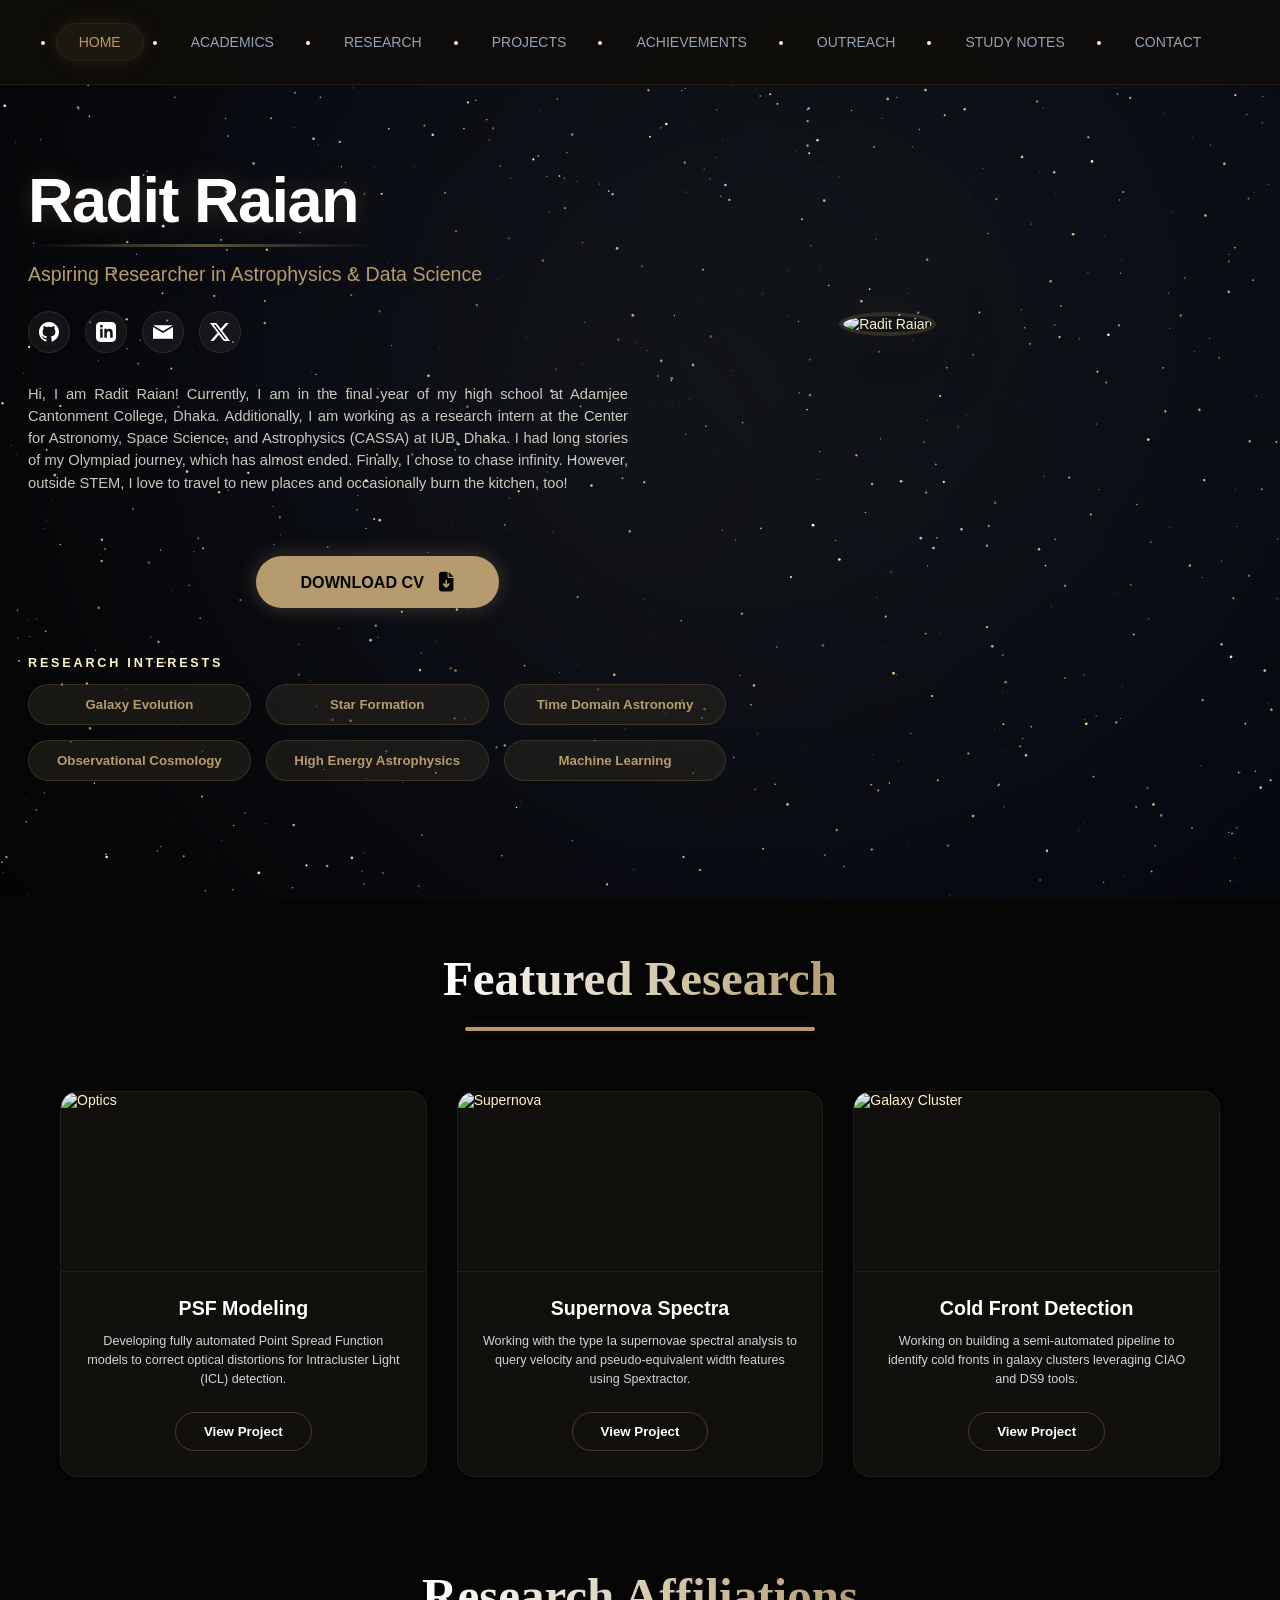
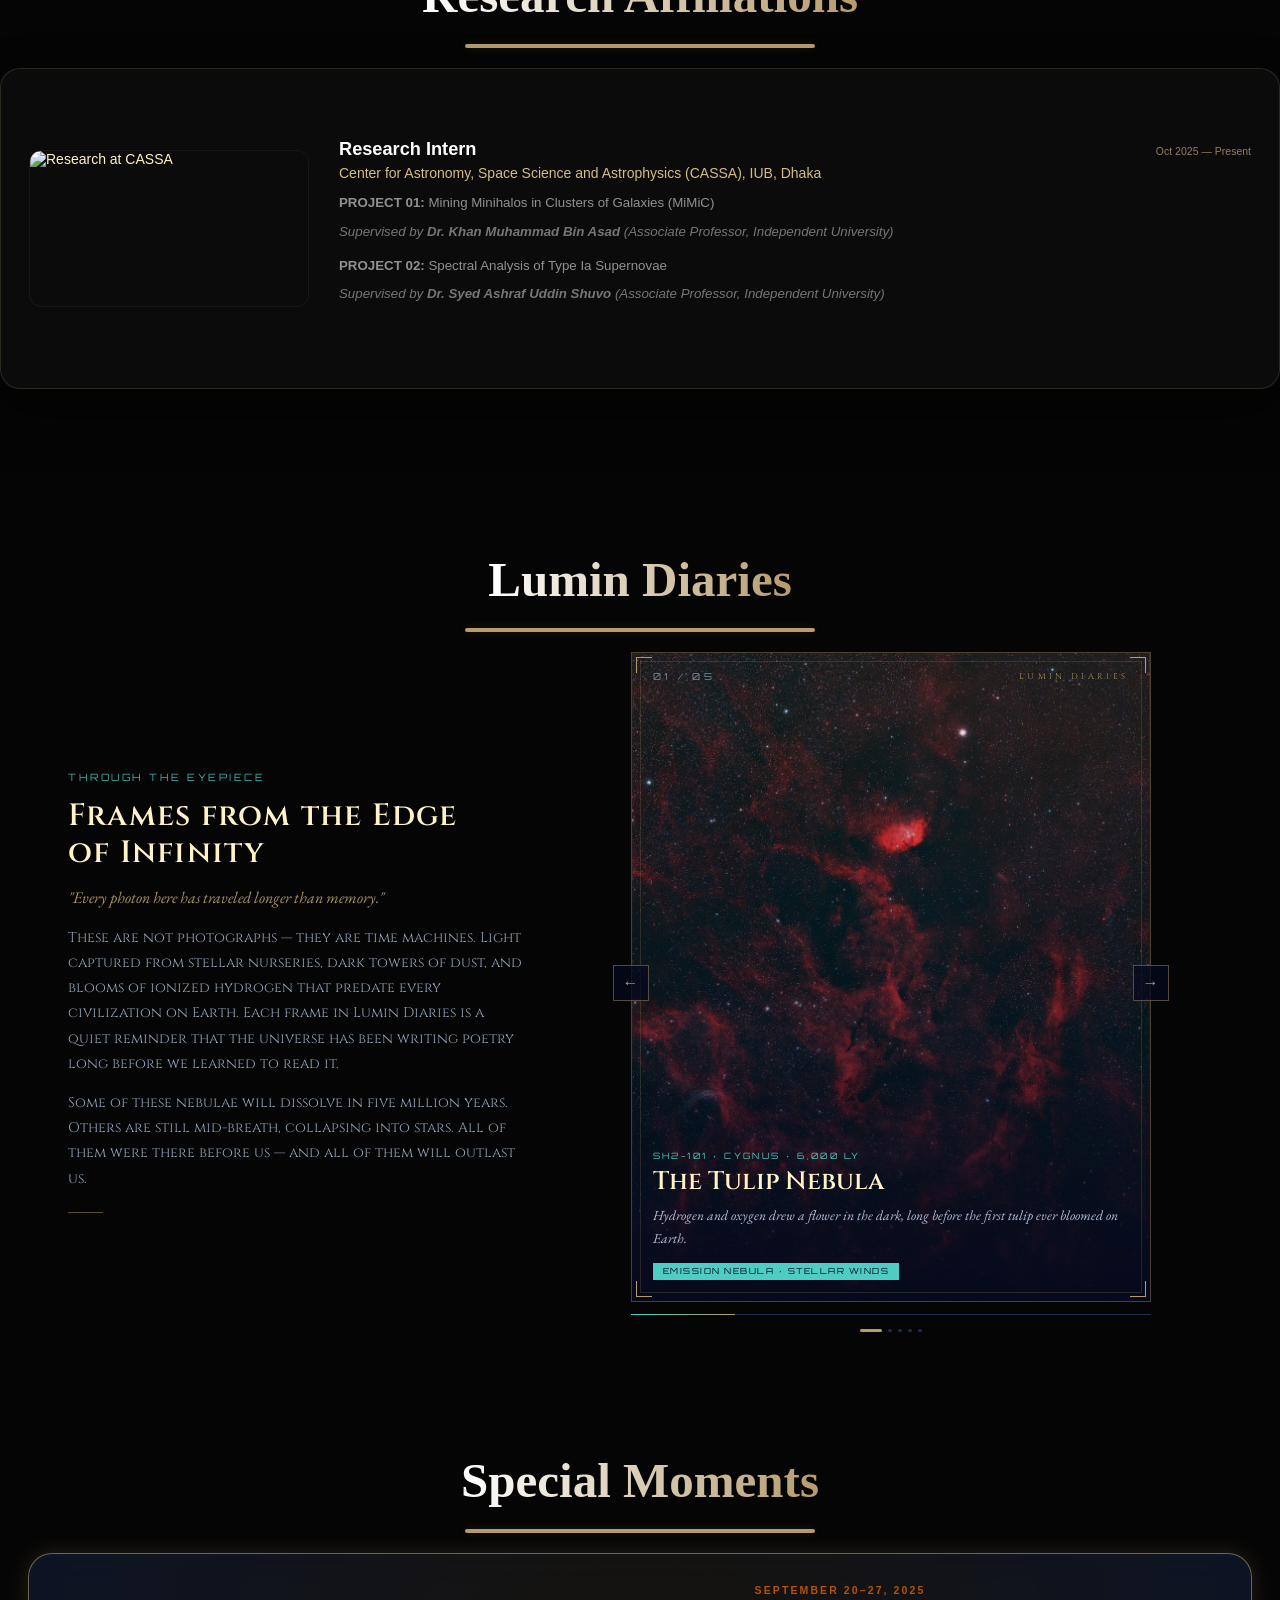
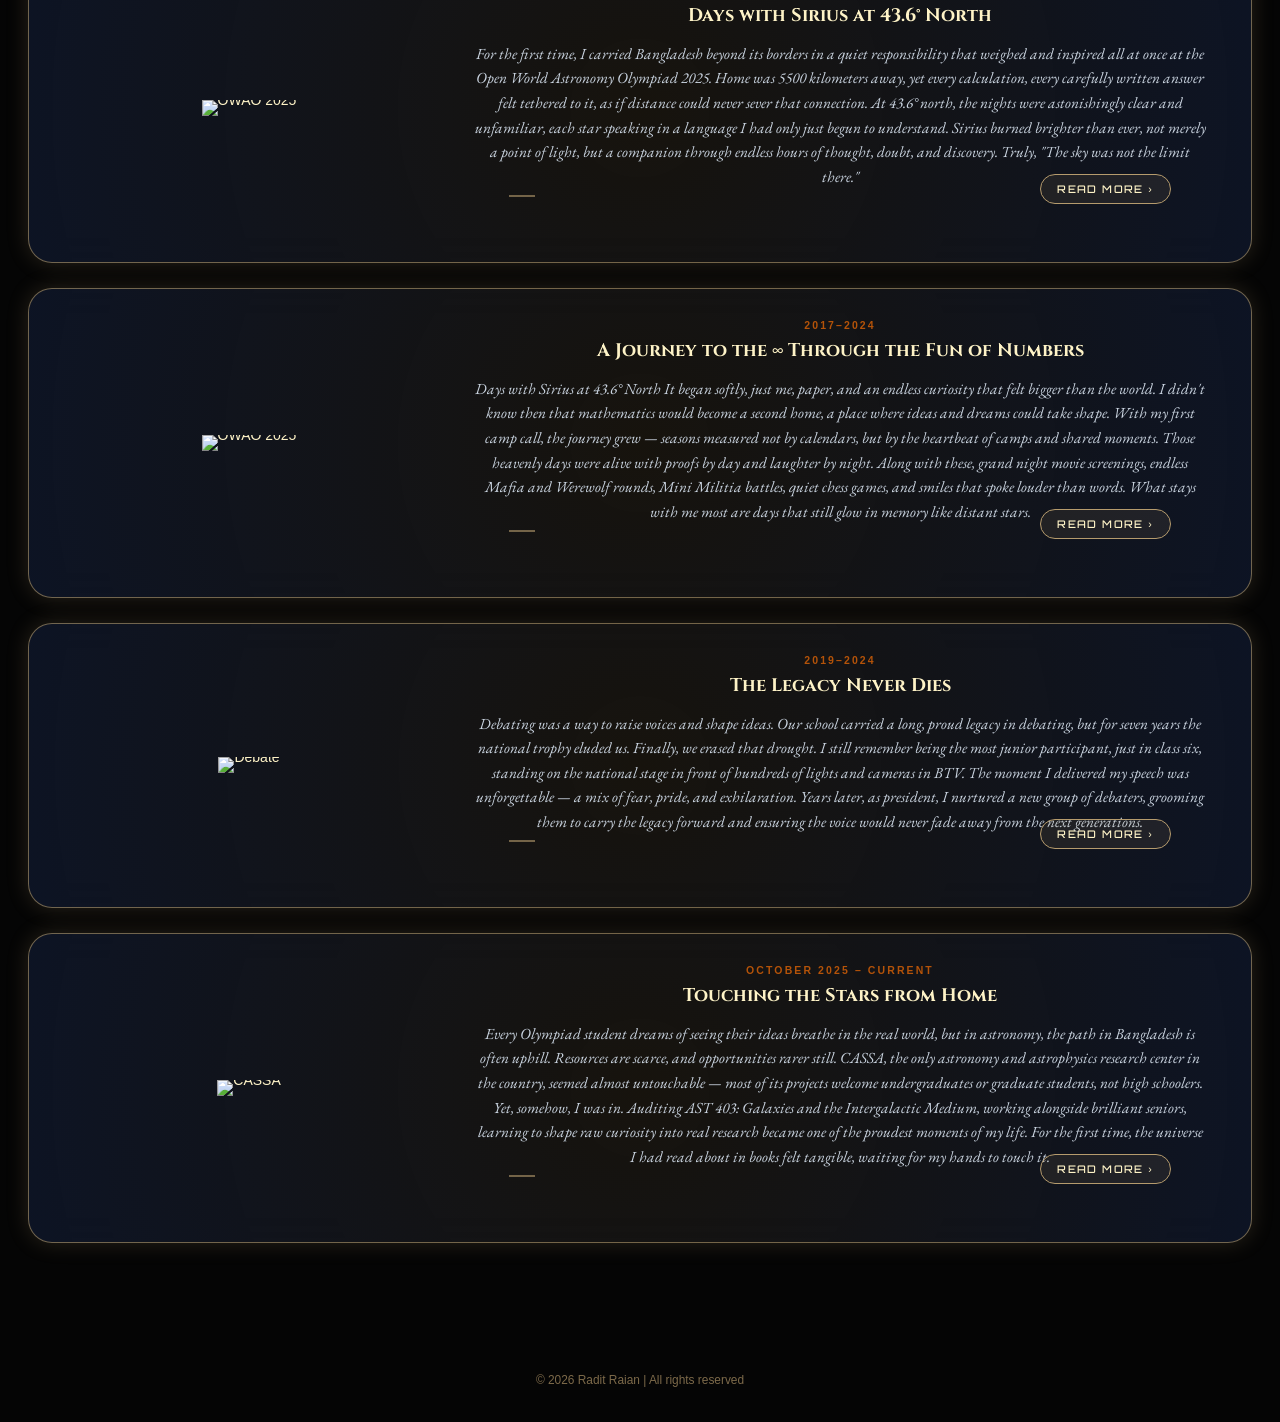
==== commit db0dab5f: "Mobile Fix" ====
--- a/index.html
+++ b/index.html
@@ -281,17 +281,16 @@
     </div>
   </div>
 
-  <!-- Card 2 -->
+    <!-- Card 2 -->
   <div class="narrative-card index-card">
-    <div class="story-image-warp">
-      <img src="https://i.postimg.cc/7hdZjQny/471806078-1596412354345994-6105450299167835705-n.jpg" alt="Math Olympiad">
+    <div class="story-image-wrap">
+      <img src="https://i.postimg.cc/7hdZjQny/471806078-1596412354345994-6105450299167835705-n.jpg" alt="OWAO 2025">
     </div>
     <div class="story-card-details">
       <span class="story-date">2017–2024</span>
       <h3 class="story-card-title">A Journey to the ∞ Through the Fun of Numbers</h3>
-      <p class="story-card-body">
+      <p class="story-card-body">Days with Sirius at 43.6° North
         It began softly, just me, paper, and an endless curiosity that felt bigger than the world. I didn't know then that mathematics would become a second home, a place where ideas and dreams could take shape. With my first camp call, the journey grew — seasons measured not by calendars, but by the heartbeat of camps and shared moments. Those heavenly days were alive with proofs by day and laughter by night. Along with these, grand night movie screenings, endless Mafia and Werewolf rounds, Mini Militia battles, quiet chess games, and smiles that spoke louder than words. What stays with me most are days that still glow in memory like distant stars.
-      </p>
       <div class="story-rule"></div>
       <div class="story-read-more-wrap">
         <a href="achievements.html" class="story-read-more">READ MORE ›</a>
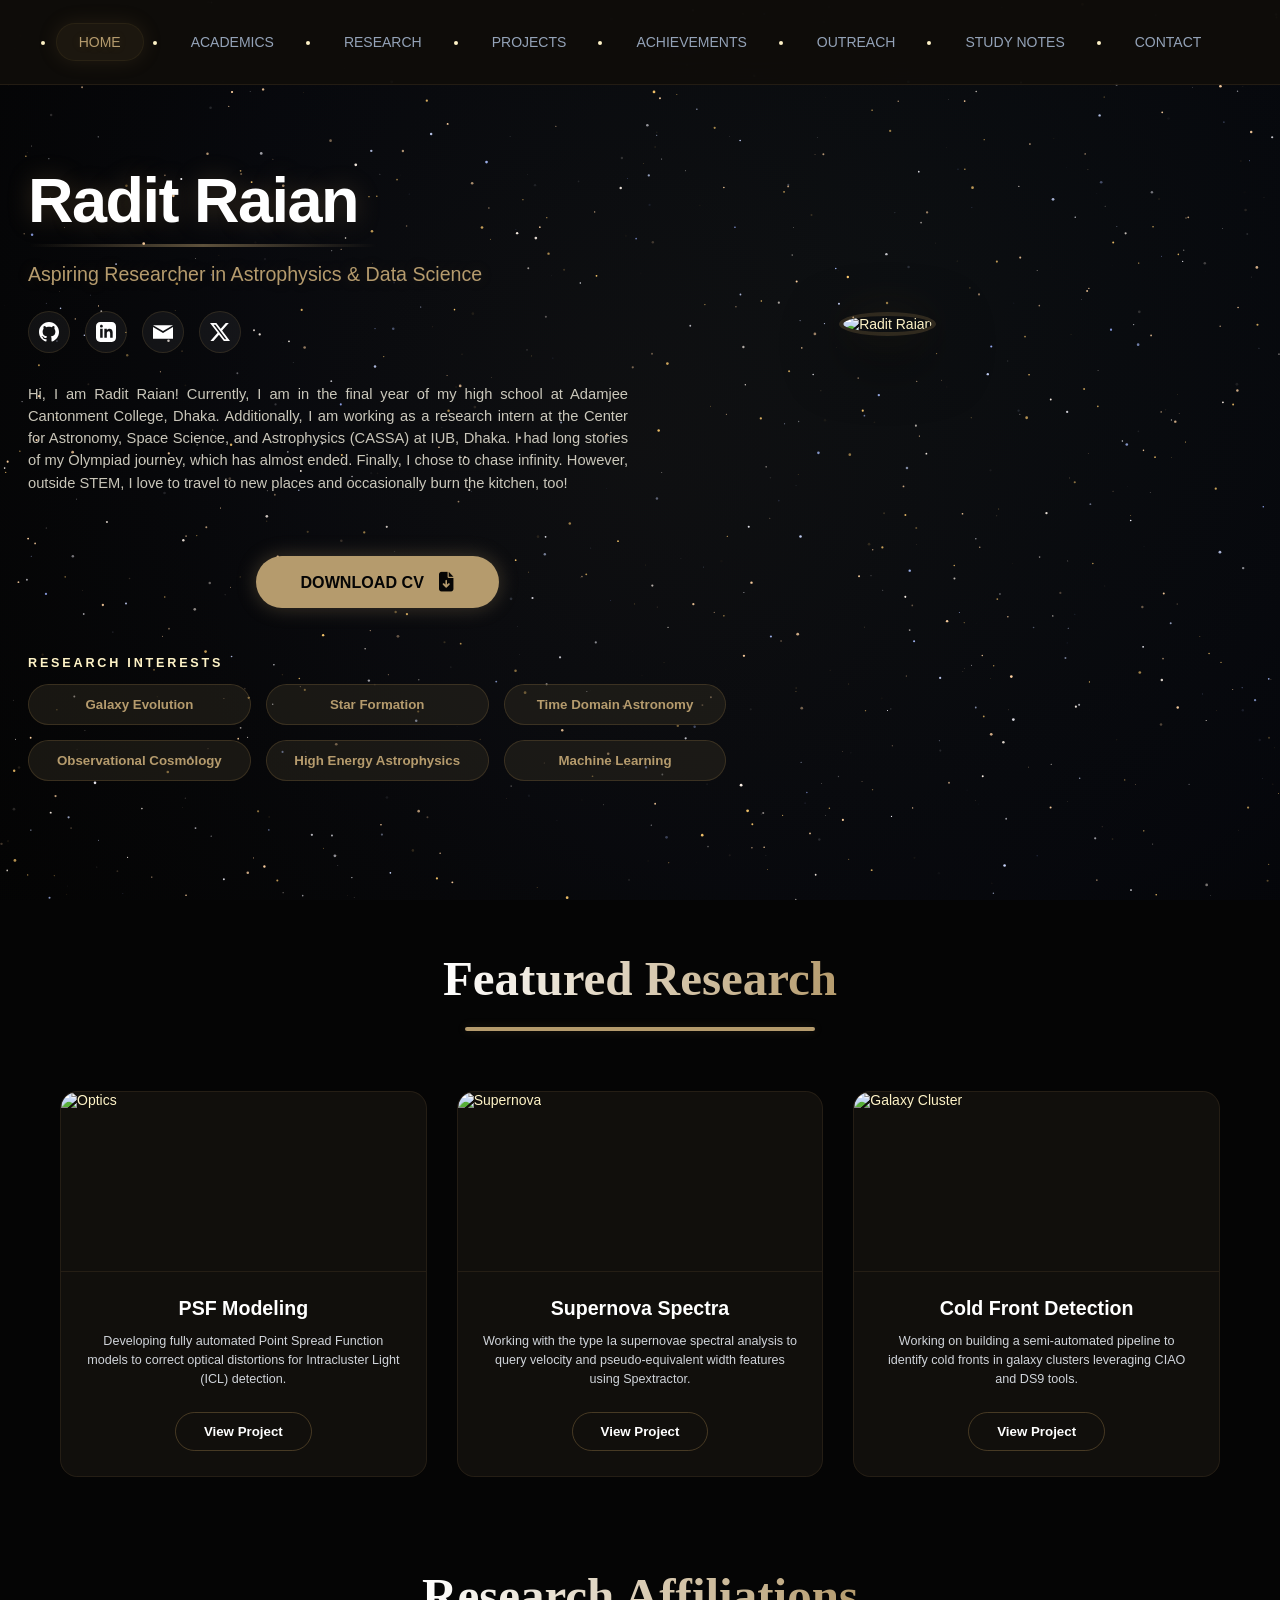
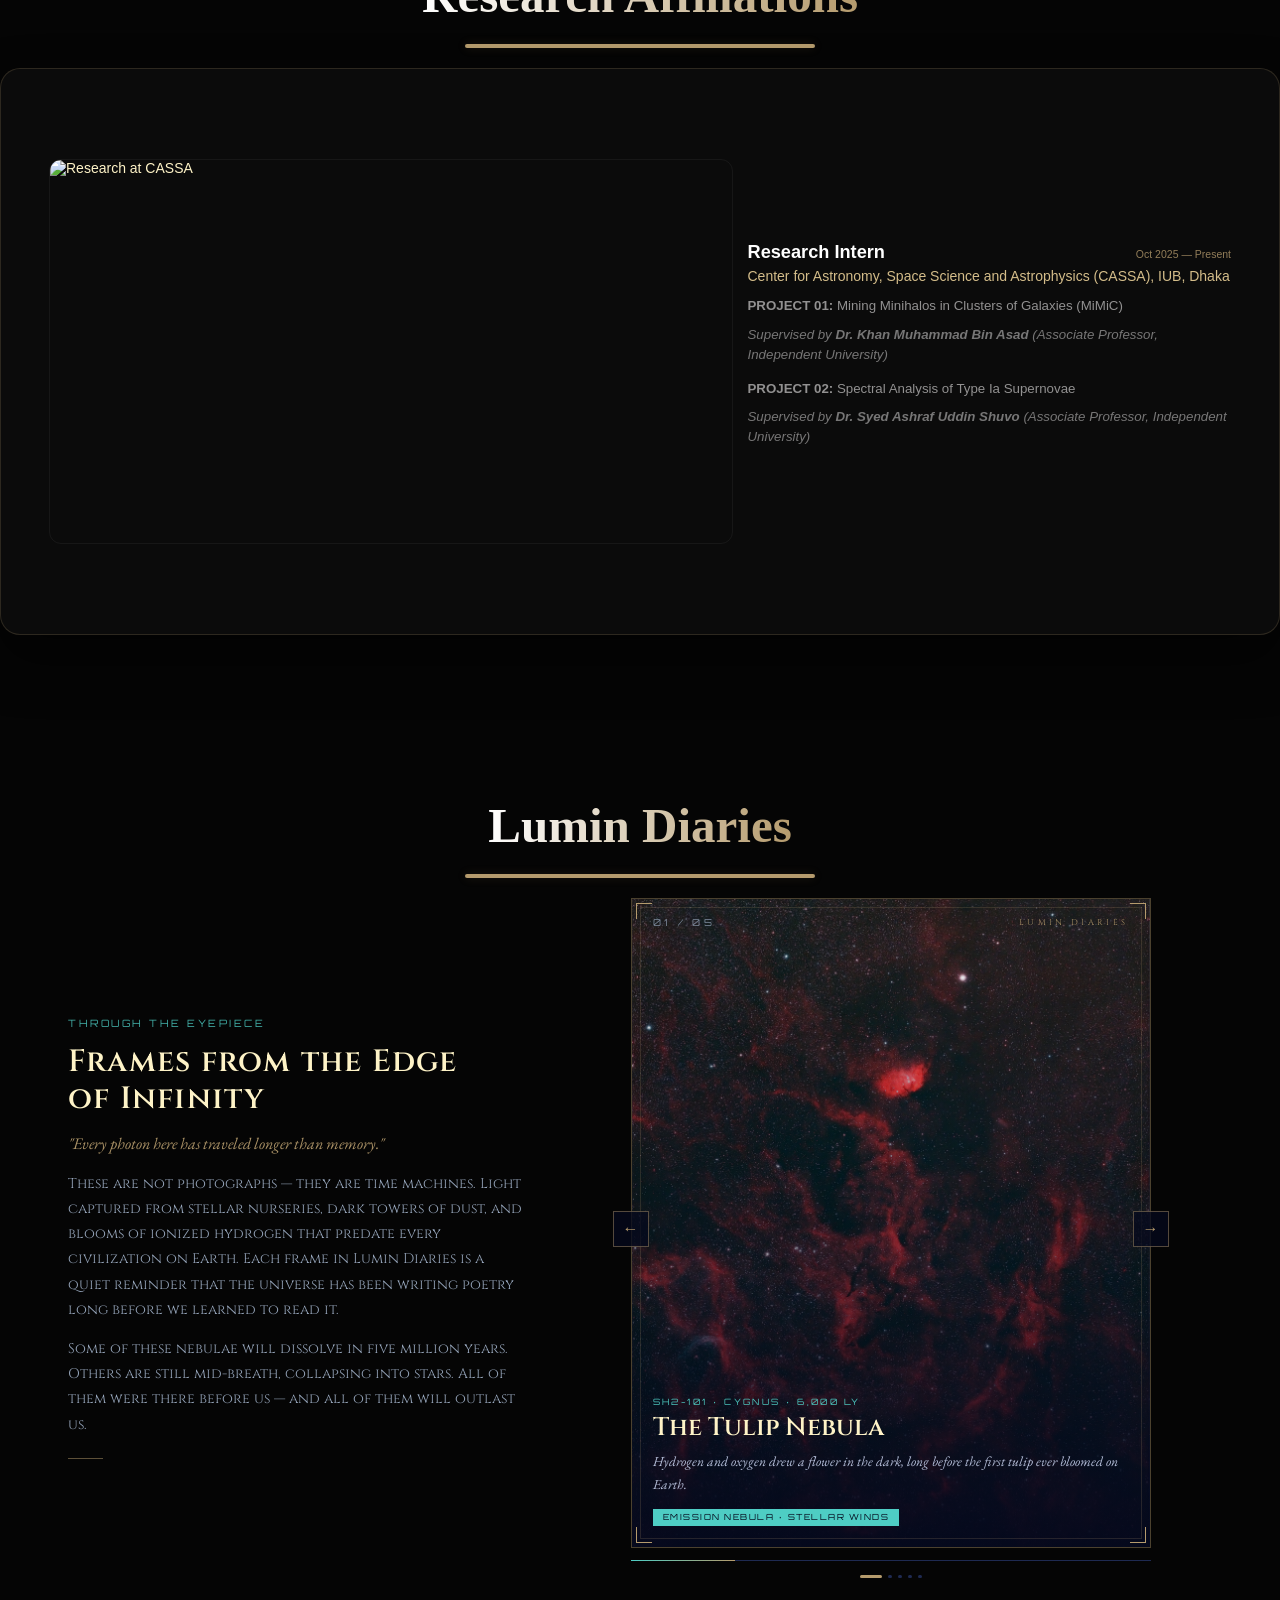
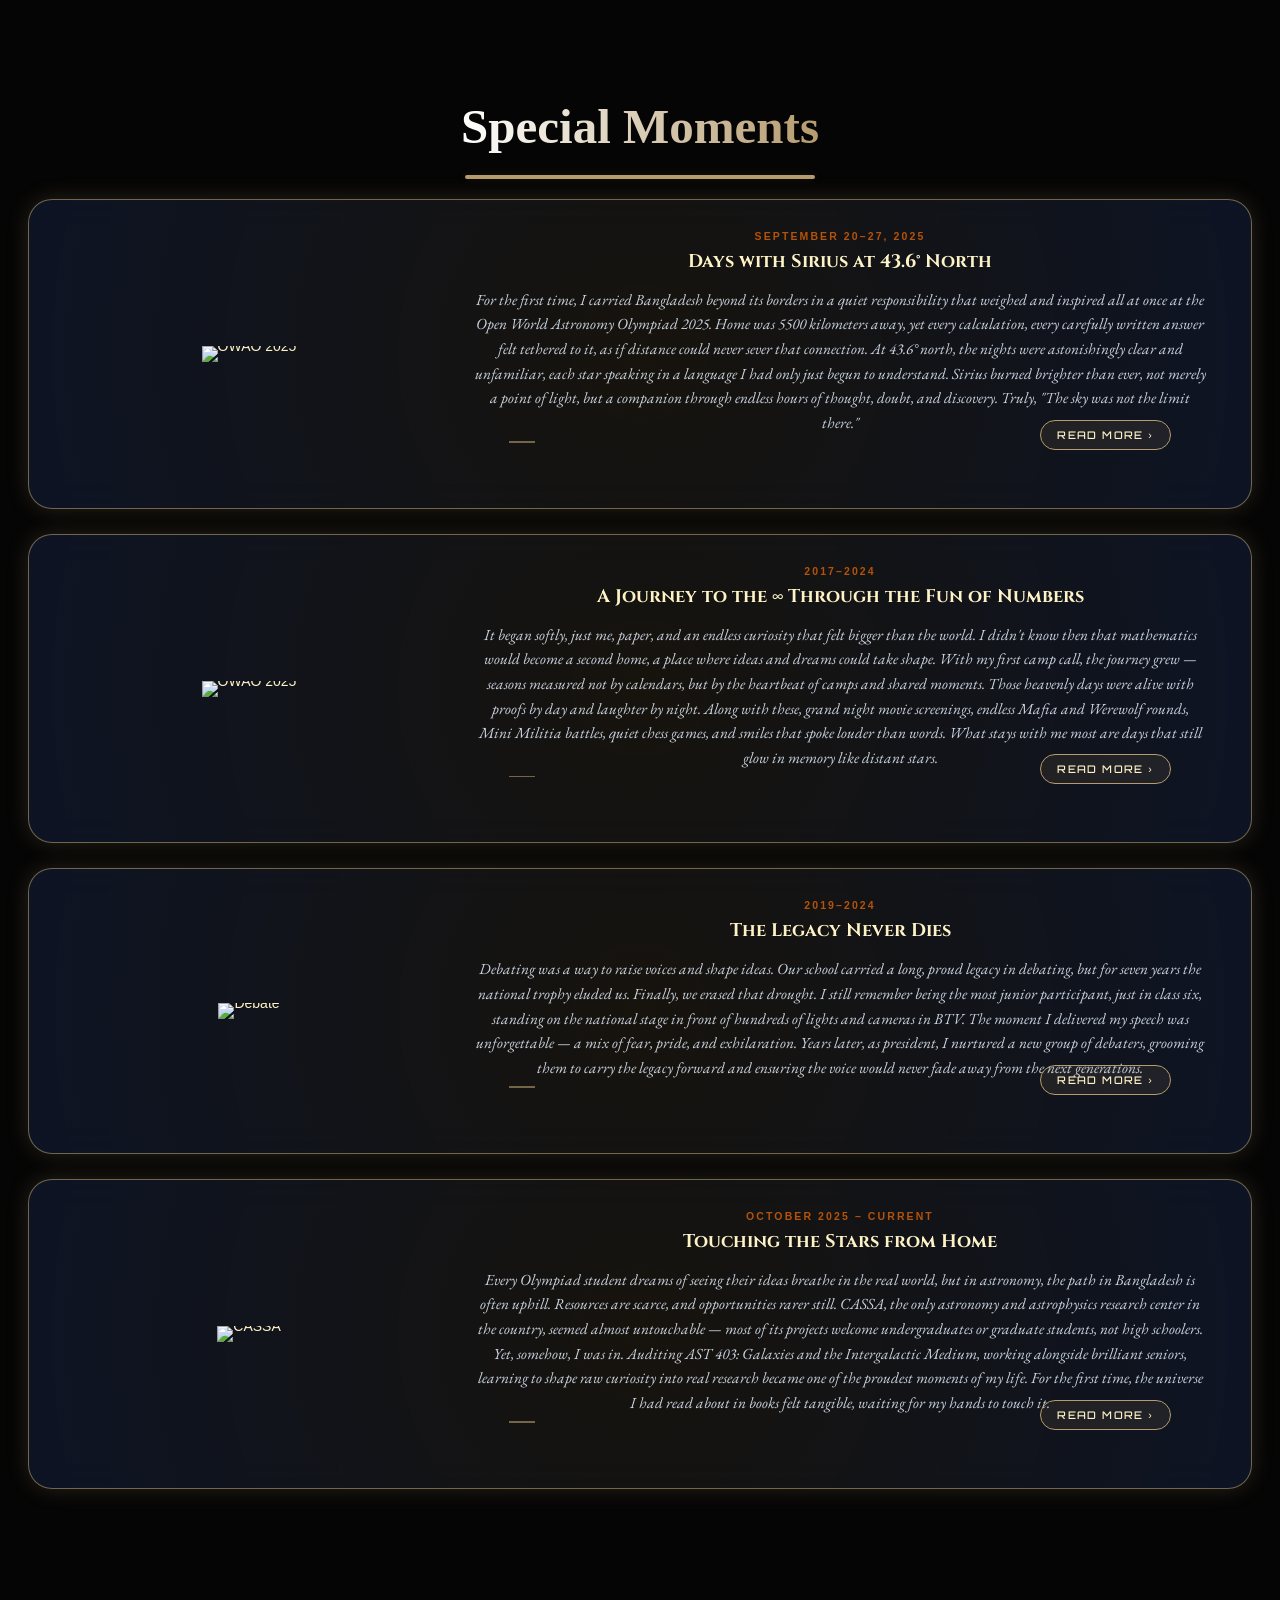
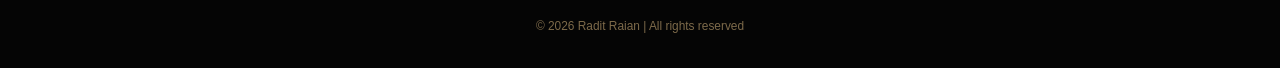
==== commit cb501cd2: "Convert carousel photos to WebP, add lazy loading" ====
--- a/index.html
+++ b/index.html
@@ -289,7 +289,7 @@
     <div class="story-card-details">
       <span class="story-date">2017–2024</span>
       <h3 class="story-card-title">A Journey to the ∞ Through the Fun of Numbers</h3>
-      <p class="story-card-body">Days with Sirius at 43.6° North
+      <p class="story-card-body">
         It began softly, just me, paper, and an endless curiosity that felt bigger than the world. I didn't know then that mathematics would become a second home, a place where ideas and dreams could take shape. With my first camp call, the journey grew — seasons measured not by calendars, but by the heartbeat of camps and shared moments. Those heavenly days were alive with proofs by day and laughter by night. Along with these, grand night movie screenings, endless Mafia and Werewolf rounds, Mini Militia battles, quiet chess games, and smiles that spoke louder than words. What stays with me most are days that still glow in memory like distant stars.
       <div class="story-rule"></div>
       <div class="story-read-more-wrap">
--- a/styles.css
+++ b/styles.css
@@ -534,13 +534,14 @@
 /* --- The Cards --- */
 .appointment-card {
     display: flex;
-    gap: 30px;
+    gap: 15px;
     align-items: center;
     transition: all 0.4s ease;
+    padding: 20px;
 }
 
 .appointment-visual {
-    flex: 0 0 280px; /* Maintains the size */
+    flex: 1 1 200px; /* Maintains the size */
     aspect-ratio: 16 / 9;
     border-radius: 12px;
     overflow: hidden;
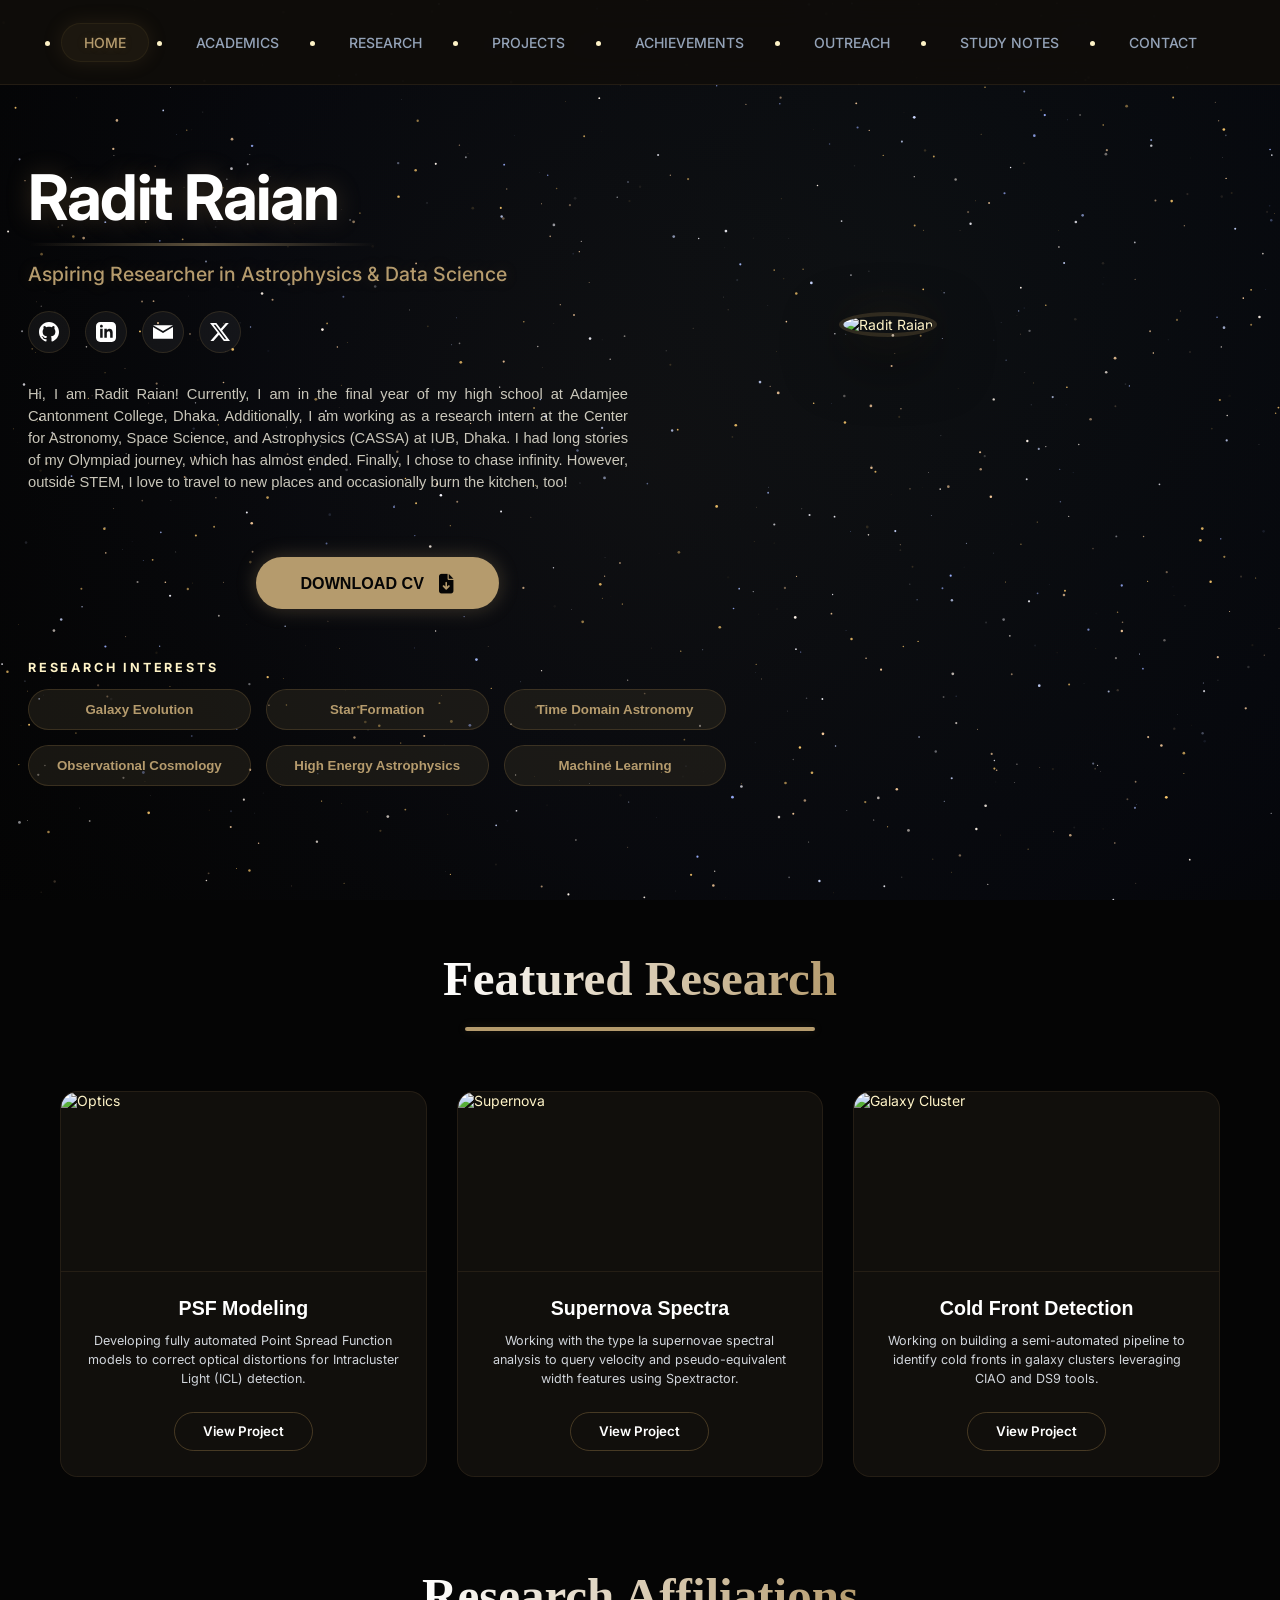
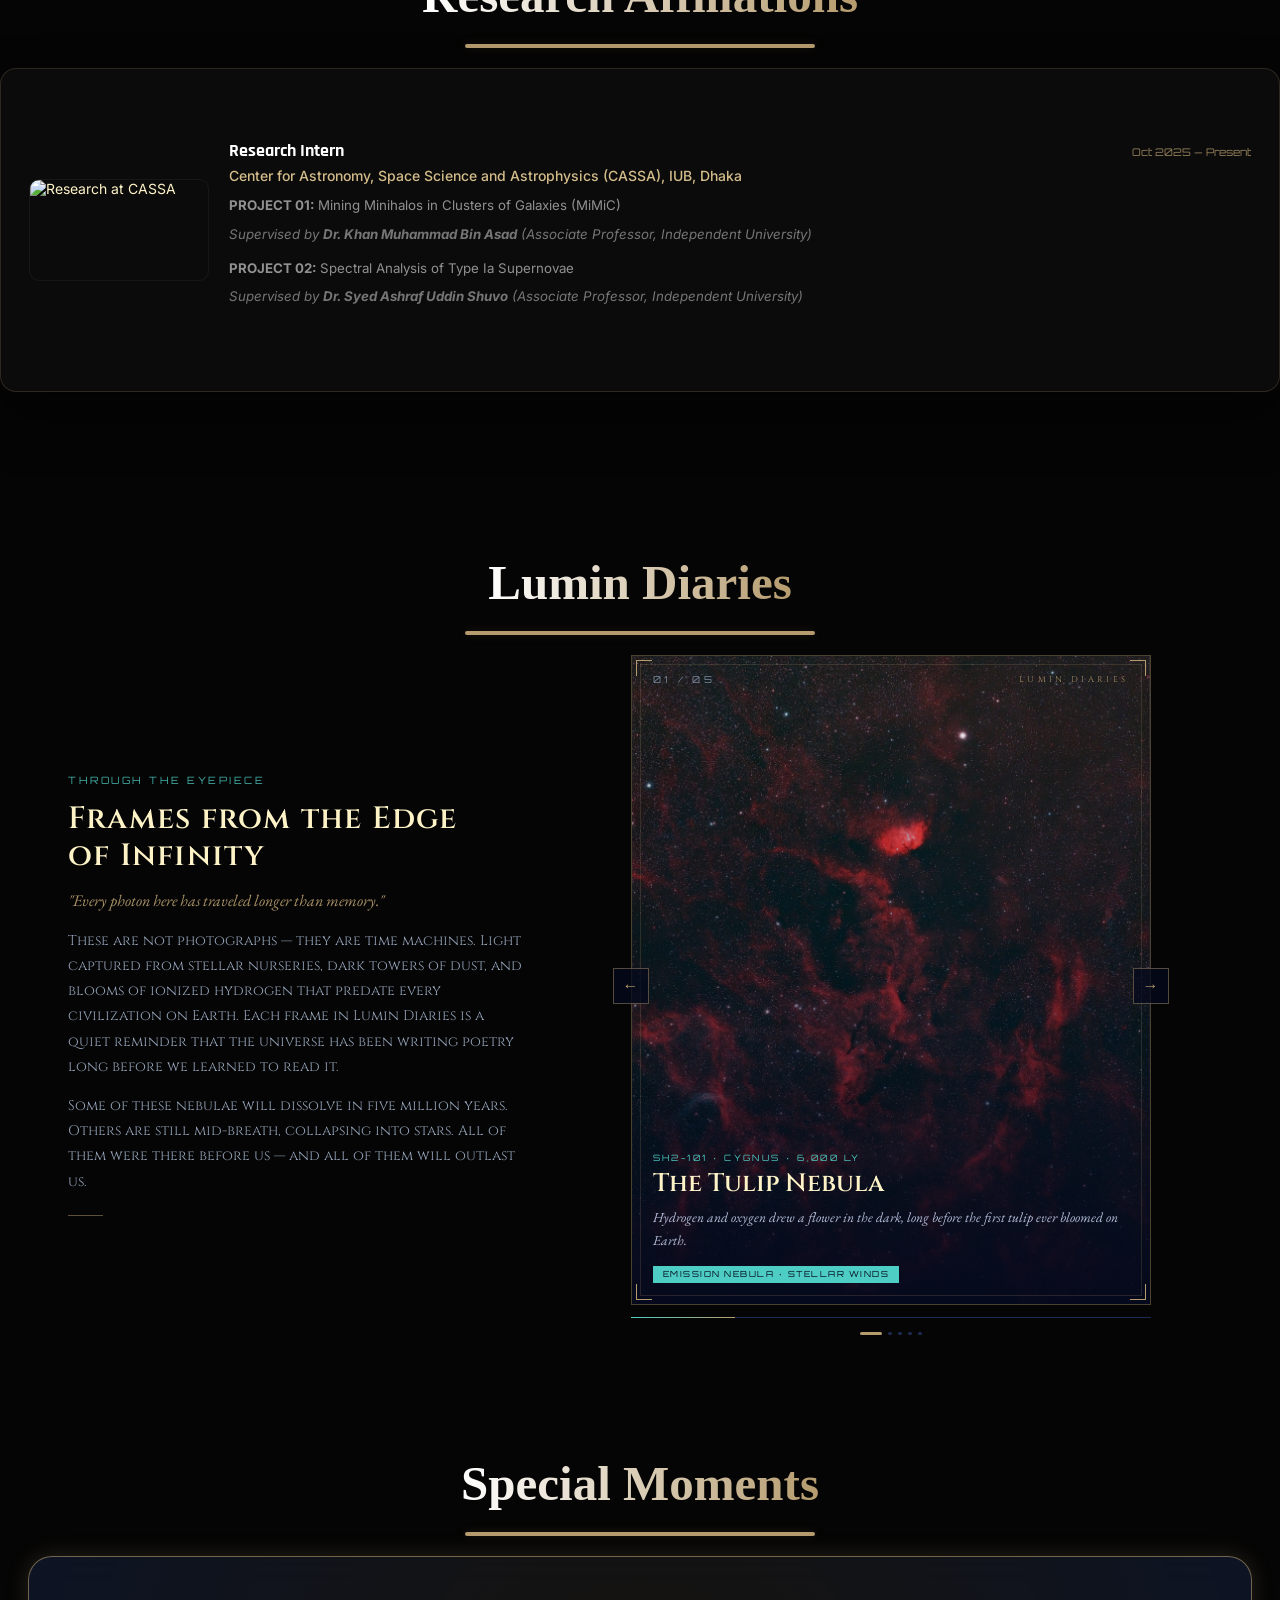
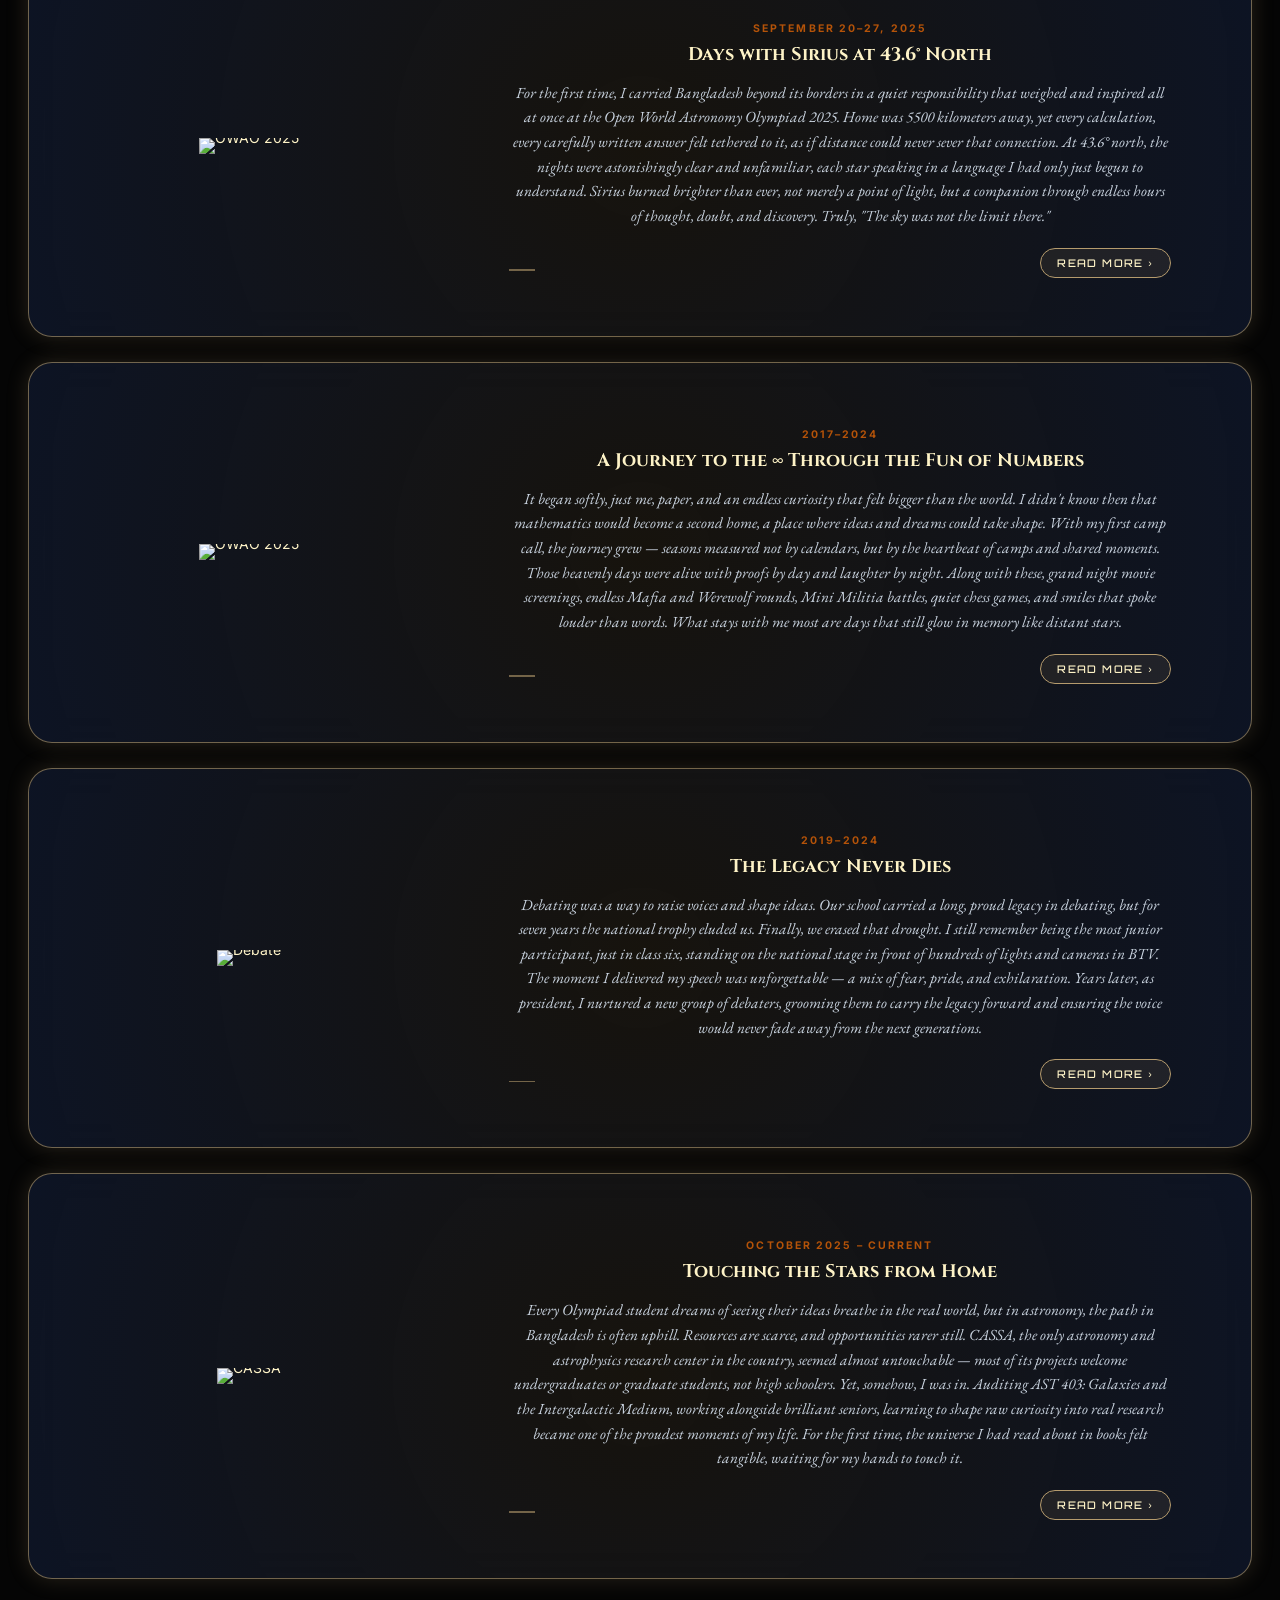
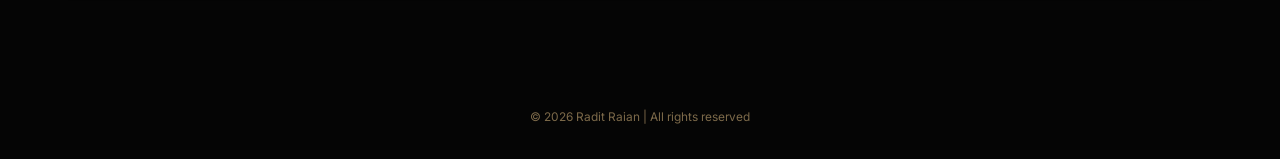
==== commit adefa471: "Convert carousel photos to WebP, add lazy loading" ====
--- a/index.html
+++ b/index.html
@@ -10,6 +10,7 @@
 <link rel="icon" type="image/png" href="https://i.postimg.cc/cLy2G2Y9/orion.png">
 <link rel="preconnect" href="https://fonts.googleapis.com">
 <link rel="preconnect" href="https://fonts.gstatic.com" crossorigin>
+<link href="https://fonts.googleapis.com/css2?family=Inter:wght@300;400;500;600;700&family=Orbitron:wght@400;500;700;900&family=Rajdhani:wght@300;400;500;600;700&family=Playfair+Display:wght@700&family=Cinzel:wght@600&family=EB+Garamond:ital,wght@0,400&display=swap" rel="stylesheet">
 <link href="https://fonts.googleapis.com/css2?family=Orbitron:wght@400;500;700;900&family=Rajdhani:wght@300;400;500;600;700&family=Playfair+Display:wght@700&family=Cinzel:wght@600&family=EB+Garamond:ital,wght@400&display=swap" rel="stylesheet">
 <link rel="stylesheet" href="https://cdnjs.cloudflare.com/ajax/libs/font-awesome/6.4.0/css/all.min.css">
 <link rel="stylesheet" href="styles.css">
--- a/styles.css
+++ b/styles.css
@@ -510,12 +510,12 @@
 /* --- The Main Floating Container --- */
 .aesthetic-portfolio-box {
     max-width: 850px;
-    margin: 50px auto;
+    margin: 30px auto;
     background: rgba(15, 15, 15, 0.7);
     backdrop-filter: blur(12px);
     border: 1px solid rgba(181, 155, 109, 0.2);
-    border-radius: 20px;
-    padding: 40px;
+    border-radius: 16px;
+    padding: 24px 28px;
     box-shadow: 0 25px 50px rgba(0, 0, 0, 0.5);
 }
 
@@ -534,16 +534,15 @@
 /* --- The Cards --- */
 .appointment-card {
     display: flex;
-    gap: 15px;
+    gap: 20px;
     align-items: center;
     transition: all 0.4s ease;
-    padding: 20px;
 }
 
 .appointment-visual {
-    flex: 1 1 200px; /* Maintains the size */
+    flex: 0 0 180px;
     aspect-ratio: 16 / 9;
-    border-radius: 12px;
+    border-radius: 10px;
     overflow: hidden;
     position: relative;
     border: 1px solid rgba(255, 255, 255, 0.05);
@@ -569,7 +568,7 @@
 
 .position-name {
     color: #ffffff;
-    font-family: 'Inter', sans-serif;
+    font-family: 'Rajdhani', sans-serif;
     font-size: 1.3rem;
     font-weight: 700;
 }
@@ -577,7 +576,7 @@
 .time-stamp {
     color: #b59b6d;
     font-size: 0.75rem;
-    font-family: 'Inter', sans-serif;
+    font-family: 'Orbitron', sans-serif;
     opacity: 0.8;
 }
 
@@ -2921,10 +2920,10 @@
   #nav-list .nav-link {
     display: block !important;
     padding: 1.2rem 1.8rem !important;
-    font-family: 'Inter', monospace !important;
-    font-size: 0.75rem !important;
+    font-family: 'Inter', sans-serif !important;
+    font-size: 0.9rem !important;
     font-weight: 500 !important;
-    letter-spacing: 0.22em !important;
+    letter-spacing: 0.05em !important;
     color: #8899aa !important;
     text-decoration: none !important;
     text-align: left !important;
@@ -2951,19 +2950,7 @@
   #nav-list .nav-link.active {
     color: #b59b6d !important;
     background: rgba(181,155,109,0.08) !important;
-    /* Left accent bar only — no desktop glow effects */
-    border: none !important;
-    border-left: 3px solid #b59b6d !important;
-    box-shadow: none !important;
-    text-shadow: none !important;
-    /* Identical to inactive links */
-    font-family: 'Inter', monospace !important;
-    font-size: 0.75rem !important;
-    font-weight: 500 !important;
-    letter-spacing: 0.22em !important;
-    text-transform: uppercase !important;
-    padding: 1.2rem 1.8rem !important;
-    border-radius: 0 !important;
+    border-left-color: #b59b6d !important;
   }
 }
 
@@ -3303,7 +3290,7 @@
 }
 
 .story-image-wrap {
-  flex: 1 1 15rem;
+  flex: 1 1 18rem;
   max-width: 25rem;
   line-height: 0;
 }
@@ -3315,8 +3302,8 @@
 }
 
 .story-card-details {
-  flex: 1 1 1rem;
-  padding: 0;
+  flex: 1 1 18rem;
+  padding: 2.5rem;
   display: flex;
   flex-direction: column;
   justify-content: center;
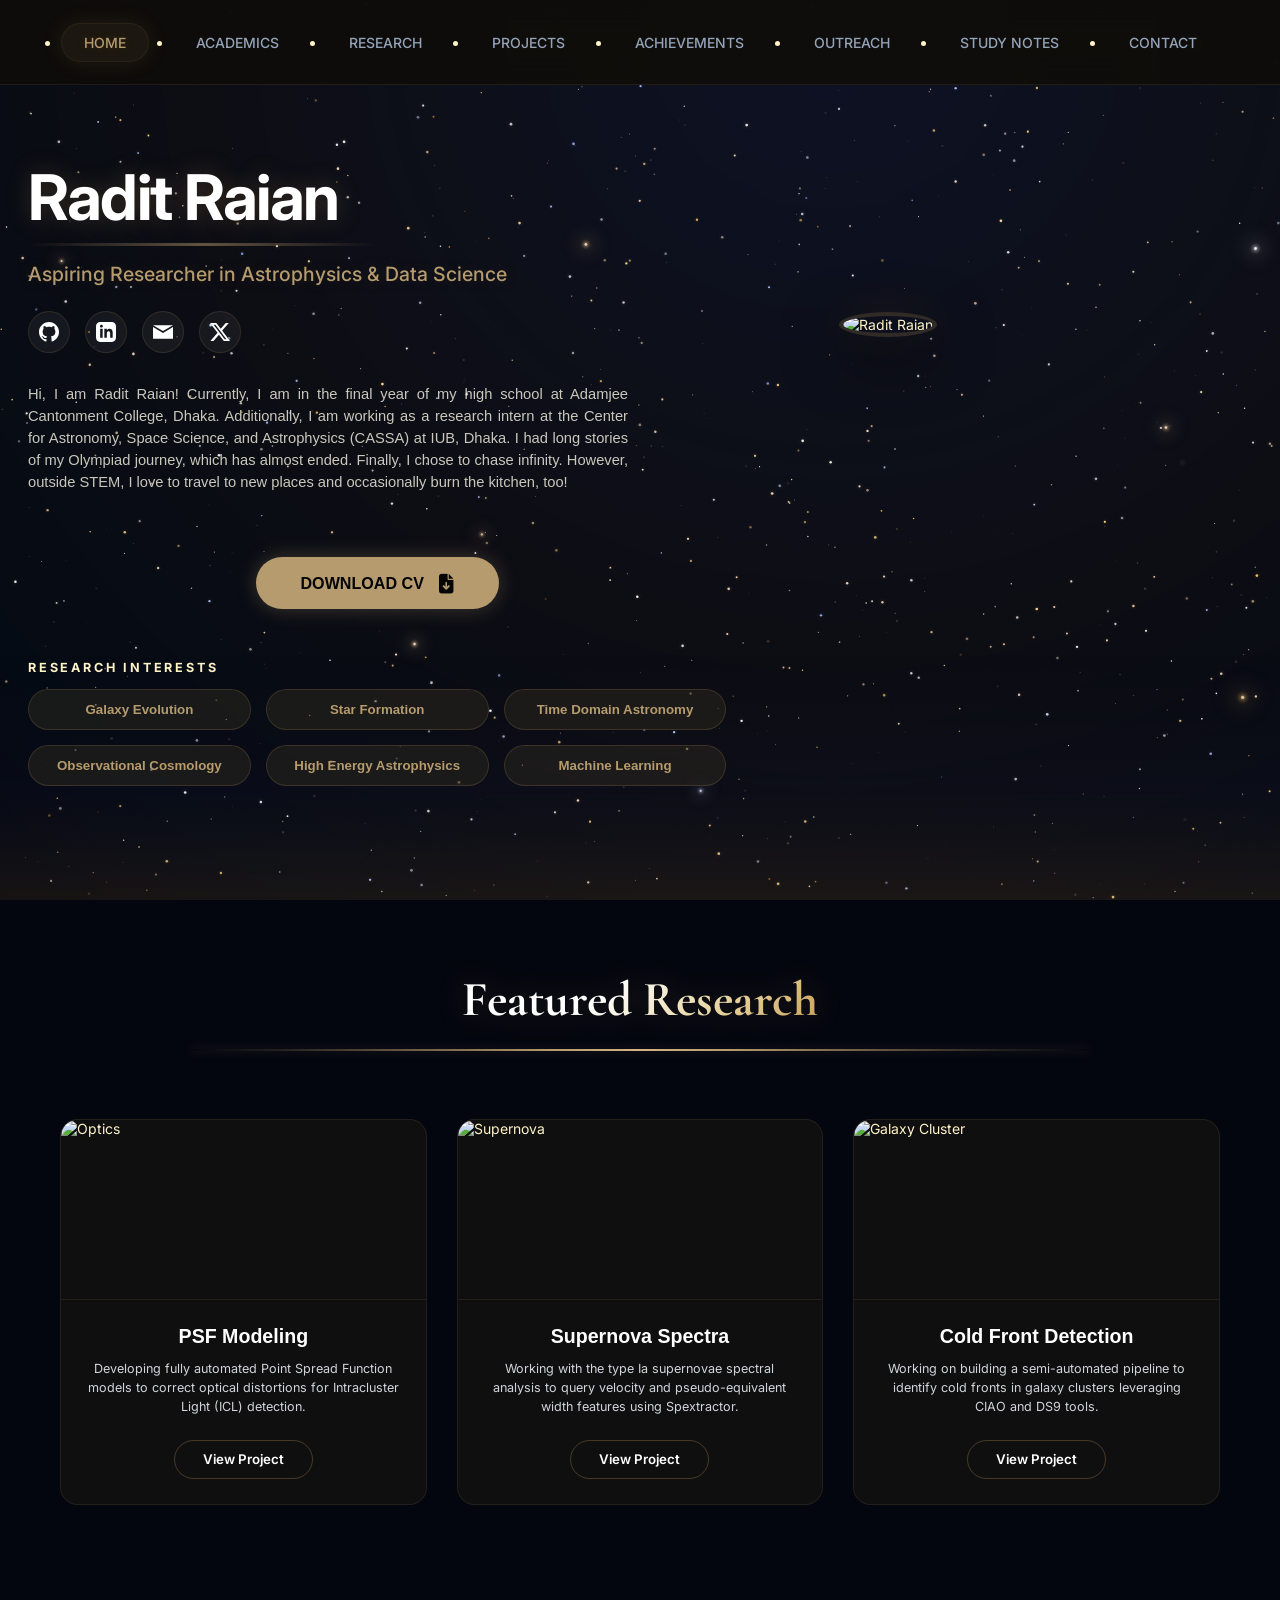
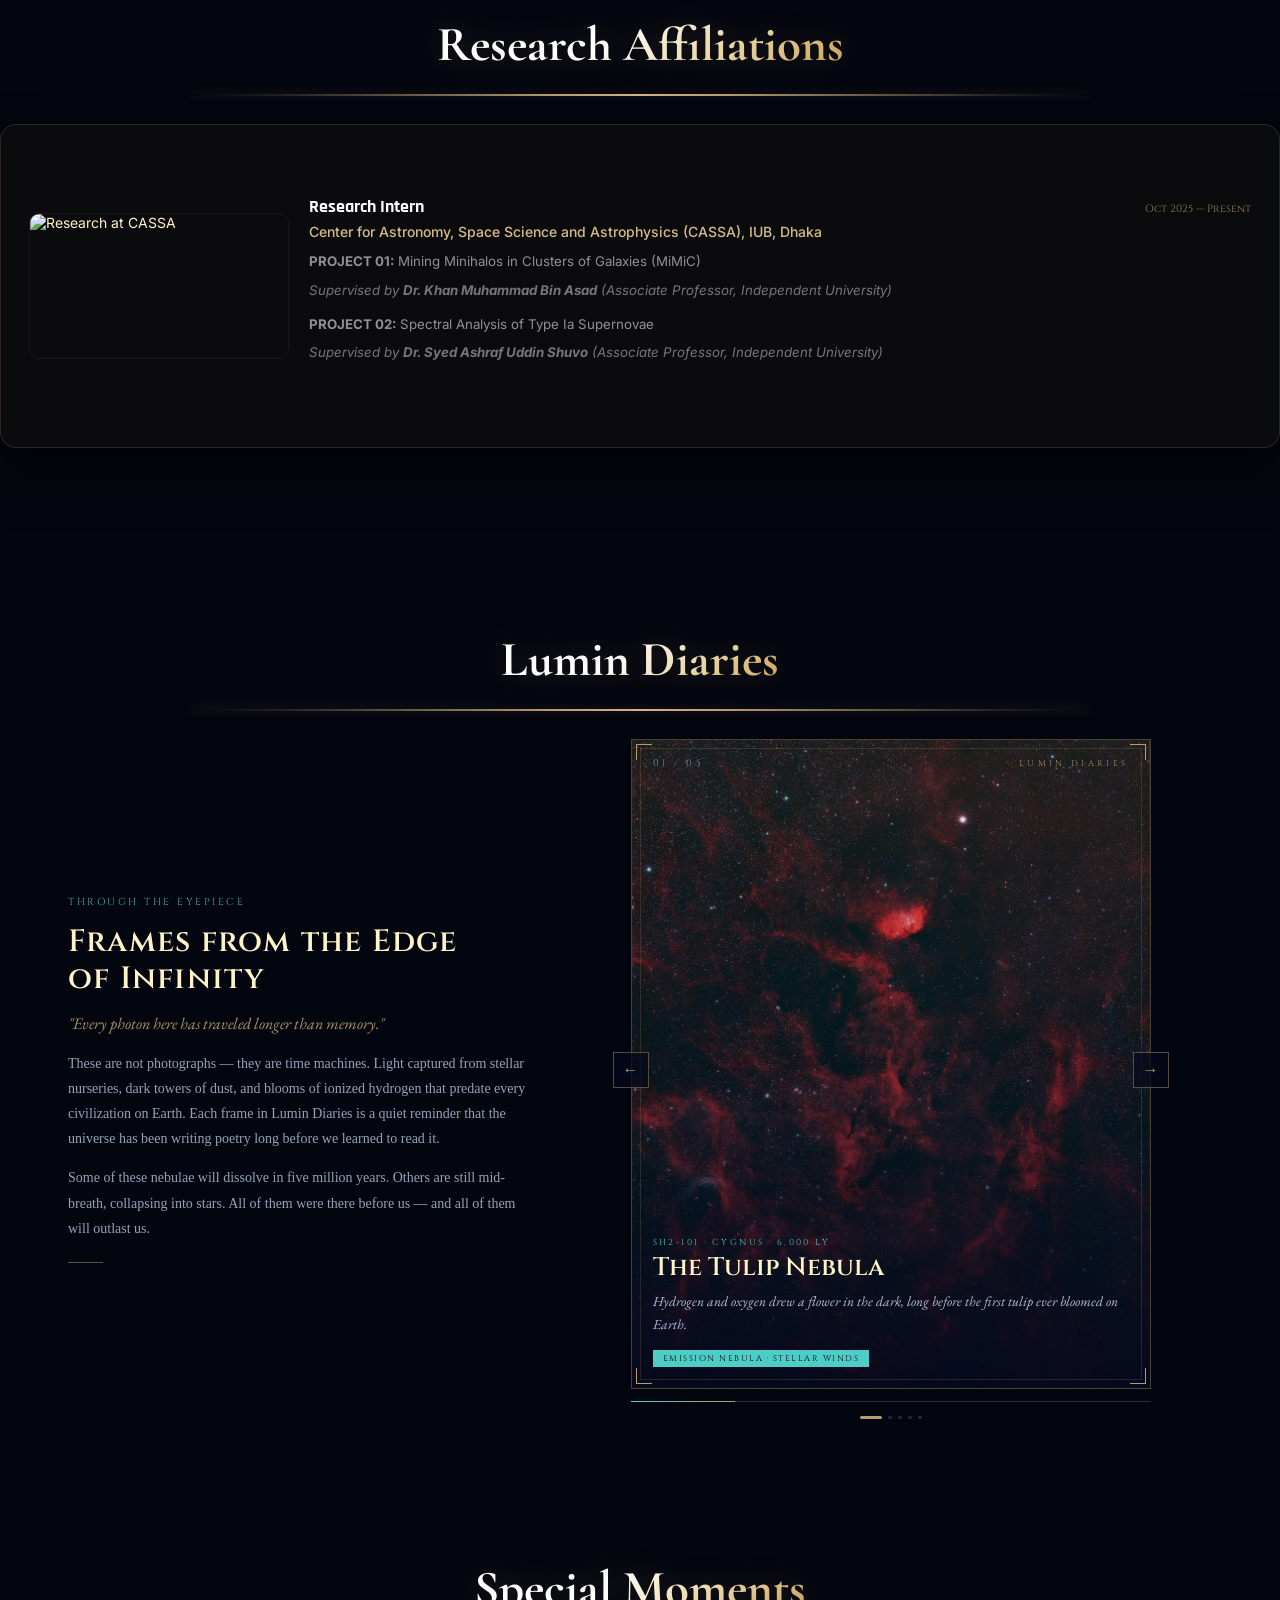
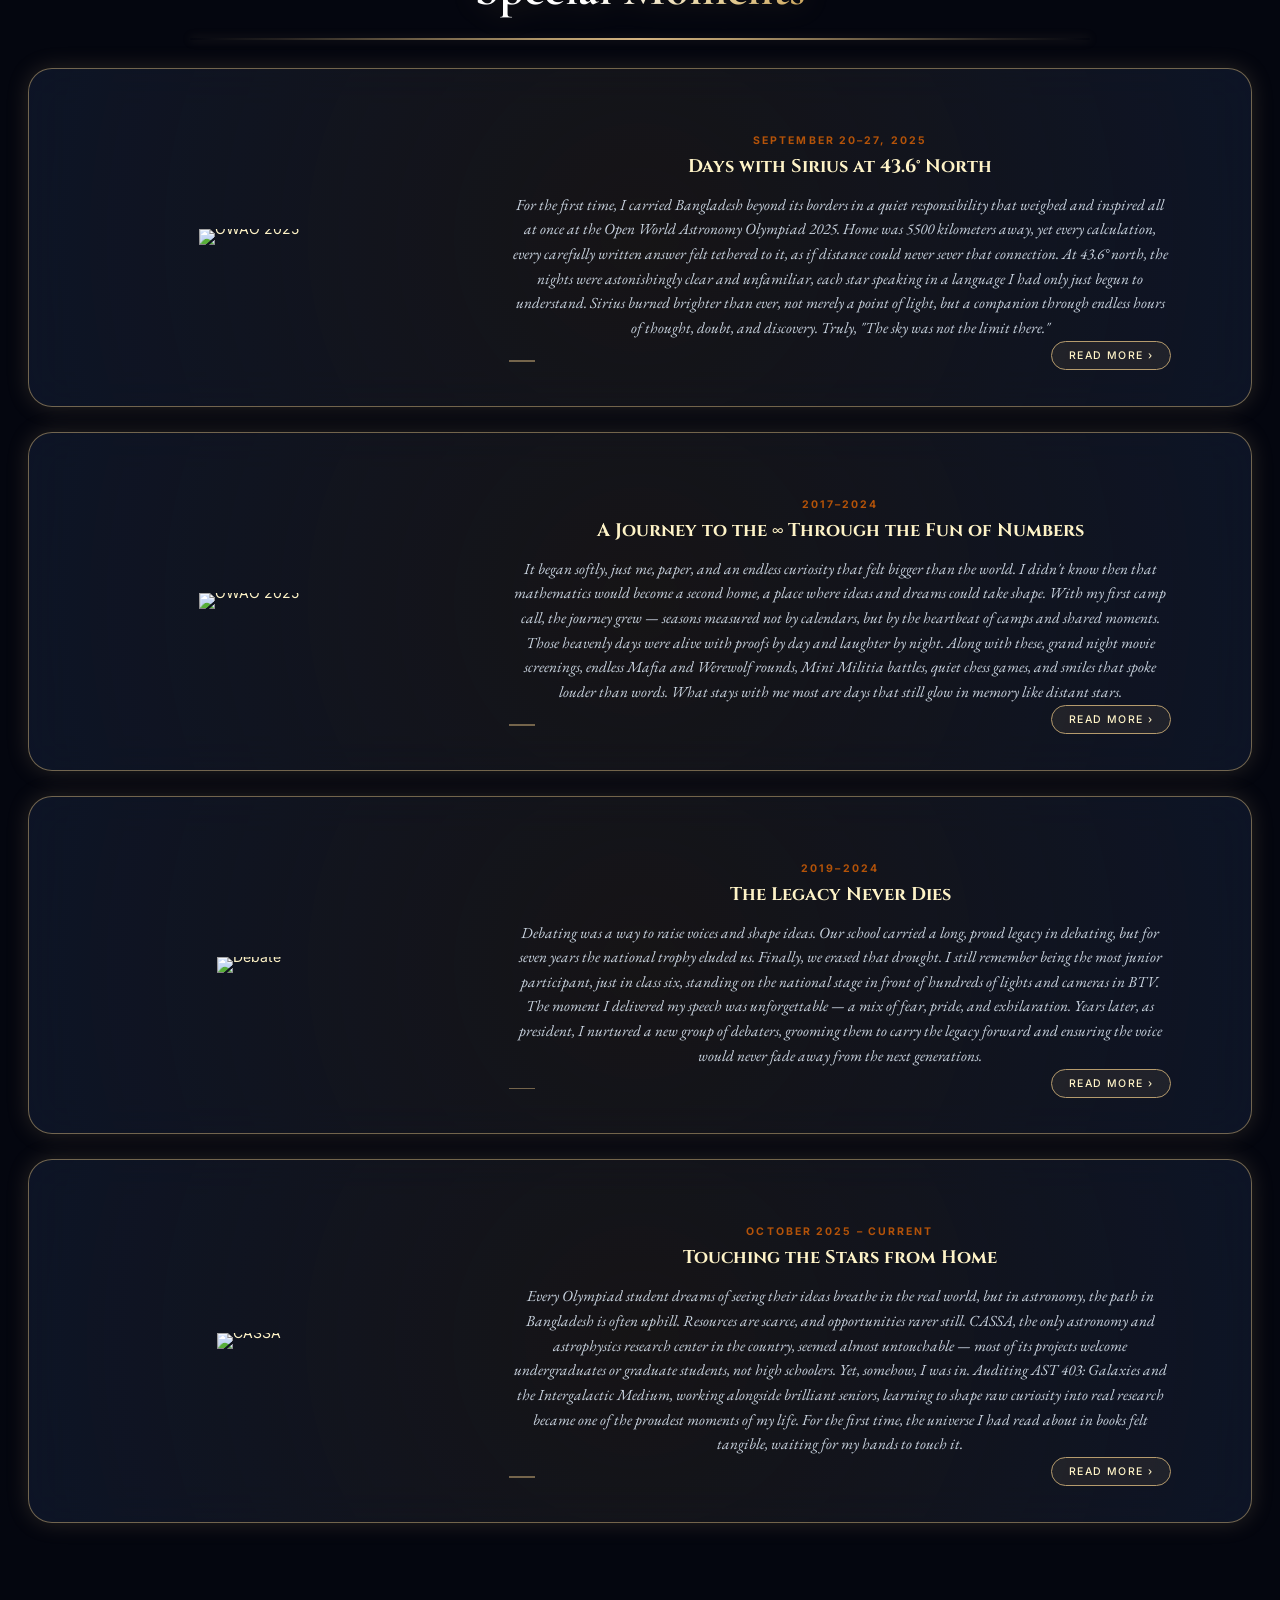
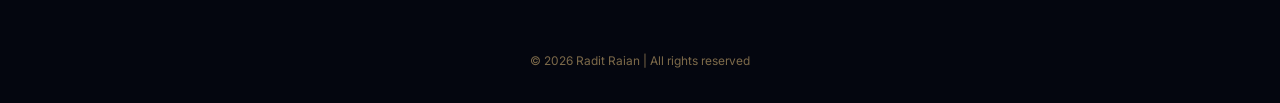
==== commit 11e0c011: "Updated pages" ====
--- a/index.html
+++ b/index.html
@@ -18,6 +18,7 @@
 <body>
 <canvas id="cosmos-engine"></canvas>
 <div class="aurora-wrap"><div class="aurora-wave"></div></div>
+<div class="horizon-glow"></div>
 <header class="top-panel">
 <nav class="nav-inner">
   <ul class="nav-list" id="nav-list">
@@ -342,4 +343,4 @@
 
 <script src="script.js"></script>
 </body>
-</html>
+</html>
--- a/styles.css
+++ b/styles.css
@@ -1,3 +1,6 @@
+@import url('https://fonts.googleapis.com/css2?family=Cormorant+Garamond:wght@600;700;800&display=swap');
+@import url('https://fonts.googleapis.com/css2?family=Fraunces:opsz,wght@9..144,700;9..144,900&display=swap');
+
 /* ==========================================================================
    1. CORE RESET & GLOBAL (REFINED ANTIQUE GOLD)
    ========================================================================== */
@@ -10,7 +13,7 @@
 html {
     width: 100%; 
     min-height: 100%;
-    background: #050505; 
+    background: #04060f; /* Deep space navy — more atmospheric than pure black */
     font-size: 14px; /* Standard base for rem scaling */
     font-family: 'Inter', sans-serif; 
     scroll-behavior: smooth;
@@ -38,6 +41,60 @@
     display: block;
 }
 
+/* ── 7. FILM GRAIN OVERLAY ── */
+body::before {
+    content: '';
+    position: fixed;
+    inset: 0;
+    z-index: 0;
+    pointer-events: none;
+    background-image: url("data:image/svg+xml,%3Csvg xmlns='http://www.w3.org/2000/svg' width='200' height='200'%3E%3Cfilter id='grain'%3E%3CfeTurbulence type='fractalNoise' baseFrequency='0.85' numOctaves='4' stitchTiles='stitch'/%3E%3CfeColorMatrix type='saturate' values='0'/%3E%3C/filter%3E%3Crect width='200' height='200' filter='url(%23grain)' opacity='0.08'/%3E%3C/svg%3E");
+    background-repeat: repeat;
+    background-size: 200px 200px;
+    opacity: 1;
+    mix-blend-mode: overlay;
+}
+
+/* ── 8. VIGNETTE — sides only, fades in on scroll via JS class ── */
+body::after {
+    content: '';
+    position: fixed;
+    inset: 0;
+    z-index: 0;
+    pointer-events: none;
+    background: linear-gradient(
+        to right,
+        rgba(1, 2, 8, 0.72) 0%,
+        transparent 18%,
+        transparent 82%,
+        rgba(1, 2, 8, 0.72) 100%
+    );
+    opacity: 0;
+    transition: opacity 0.6s ease;
+}
+body.scrolled::after {
+    opacity: 1;
+}
+
+/* ── 9. HORIZON GLOW ── */
+.horizon-glow {
+    position: fixed;
+    bottom: 0;
+    left: 0;
+    width: 100%;
+    height: 280px;
+    pointer-events: none;
+    z-index: 0;
+    background: linear-gradient(
+        to top,
+        rgba(154, 100, 30, 0.13) 0%,
+        rgba(80, 50, 120, 0.07) 40%,
+        transparent 100%
+    );
+    mask-image: linear-gradient(to top, black 0%, transparent 100%);
+    -webkit-mask-image: linear-gradient(to top, black 0%, transparent 100%);
+}
+
 .aurora-wrap {
     position: fixed; 
     top: 0; 
@@ -55,23 +112,26 @@
     left: -25%;
     width: 150%; 
     height: 150%;
-    /* Muted Amber Nebula */
+    /* Multi-tone nebula — blue-violet + amber + teal */
     background: radial-gradient(
-        circle at center,
-        rgba(154, 124, 73, 0.06) 0%,   /* Soft Antique Gold */
-        rgba(101, 87, 53, 0.03) 40%,   /* Faded Sepia */
-        transparent 75%
+        ellipse at 60% 20%,
+        rgba(96, 130, 250, 0.09) 0%,
+        rgba(154, 124, 73, 0.06) 40%,
+        rgba(20, 120, 140, 0.04) 65%,
+        transparent 80%
     );
-    filter: none; 
-    animation: auroraPulse 2000s ease-in-out infinite alternate;
+    filter: blur(40px);
+    animation: auroraPulse 18s ease-in-out infinite alternate;
     will-change: transform, opacity;
     transform: translateZ(0); 
     pointer-events: none;
 }
 
 @keyframes auroraPulse {
-    0% { transform: scale(1); opacity: 0.3; }
-    100% { transform: scale(1.15); opacity: 0.5; }
+    0%   { transform: scale(1) rotate(0deg);     opacity: 0.4; }
+    33%  { transform: scale(1.08) rotate(3deg);  opacity: 0.65; }
+    66%  { transform: scale(0.96) rotate(-2deg); opacity: 0.5; }
+    100% { transform: scale(1.12) rotate(5deg);  opacity: 0.7; }
 }
 
 @keyframes auroraMove {
@@ -540,7 +600,7 @@
 }
 
 .appointment-visual {
-    flex: 0 0 180px;
+    flex: 0 0 260px;
     aspect-ratio: 16 / 9;
     border-radius: 10px;
     overflow: hidden;
@@ -576,7 +636,7 @@
 .time-stamp {
     color: #b59b6d;
     font-size: 0.75rem;
-    font-family: 'Orbitron', sans-serif;
+    font-family: 'Cinzel', sans-serif;
     opacity: 0.8;
 }
 
@@ -720,21 +780,28 @@
 }
 
 .hero-title {
-  font-size: 4.5rem;
-  font-weight: 700;
-  color: #ffffff;
-  margin-bottom: 10px;
-  font-family: 'Segoe UI', sans-serif;
-  text-shadow: 0 0 25px rgba(154, 124, 73, 0.3);
+  font-size: 3.5rem;
+  font-weight: 900;
+  margin: 0 auto 20px auto;
+  font-family: 'Cormorant Garamond', 'Cormorant', Georgia, serif;
+  text-align: center;
+  display: block;
+  background: linear-gradient(135deg, #ffffff 0%, #ffffff 40%, #e8d5a3 70%, #c9a055 100%);
+  -webkit-background-clip: text;
+  -webkit-text-fill-color: transparent;
+  background-clip: text;
+  text-shadow: none;
+  filter: drop-shadow(0 0 14px rgba(200, 160, 80, 0.2));
 }
 
 .hero-underline {
-  width: 350px;
-  height: 4px;
-  background-color: #b59b6d; /* Muted Gold Color */
-  margin: 0 auto 20px auto;
-  border-radius: 2px;
-  box-shadow: 0 0 10px rgba(154, 124, 73, 0.2);
+  width: 100%;
+  max-width: 900px;
+  height: 2px;
+  background: linear-gradient(90deg, transparent 0%, rgba(181,155,109,0.18) 10%, #b59b6d 40%, #d4b483 50%, #b59b6d 60%, rgba(181,155,109,0.18) 90%, transparent 100%);
+  margin: 0 auto 28px auto;
+  border-radius: 0;
+  box-shadow: 0 0 10px rgba(181,155,109,0.25);
 }
 
 .hero-subtitle {
@@ -773,7 +840,7 @@
   font-weight: 700;
   color: #b59b6d; /* Muted Gold */
   margin-bottom: 10px;
-  font-family: 'Segoe UI', sans-serif;
+  font-family: 'Fraunces', Georgia, serif;
 }
 
 /* The Labels */
@@ -784,6 +851,19 @@
 }
 
 /* ======================== FORCE CENTER FIX ======================== */
+
+/* ==========================================================================
+   PAGE HERO — single unified pattern for ALL main page title blocks
+   Every page wraps its first <section> in class="page-hero-section"
+   which handles the nav offset + consistent top spacing in one place.
+   .section-header-center itself has NO margin-top so it never fights
+   the surrounding layout.
+   ========================================================================== */
+
+.page-hero-section {
+  padding-top: 120px !important;   /* nav (85px) + 35px breathing room */
+  padding-bottom: 0 !important;
+}
 
 .section-header-center {
   width: 100% !important;
@@ -792,24 +872,67 @@
   align-items: center !important;
   justify-content: center !important;
   text-align: center !important;
-  margin-top: -20px !important;
+  margin-top: 0 !important;        /* no more per-page hacks */
+}
+
+/* Outreach has its own <main class="outreach-main"> with padding-top:110px
+   so we only need a small nudge, not a full page-hero-section override */
+.outreach-main .section-header-center {
+  margin-top: 0 !important;
+}
+
+/* outreach-main already pads the top via its own CSS — cancel page-hero-section's pad */
+.outreach-main .page-hero-section {
+  padding-top: 0 !important;
+}
+
+/* Sub-section titles (Journal Talks, Professional Experience) — smaller, differentiated */
+.section-sub-title {
+  font-family: 'Cormorant Garamond', 'Cormorant', Georgia, serif;
+  font-size: 2.4rem;
+  font-weight: 700;
+  color: #c8a96e;
+  -webkit-text-fill-color: #c8a96e;
+  text-align: center;
+  margin: 0 auto 16px auto;
+  display: block;
+  letter-spacing: 0.04em;
+}
+
+.outreach-sub-header {
+  margin-top: 72px !important;
+}
+
+/* Narrower, dimmer underline for sub-sections */
+.sub-underline {
+  max-width: 420px !important;
+  opacity: 0.65;
+  margin-bottom: 36px !important;
 }
 
 .section-header-center .section-title {
   font-size: 3.5rem !important;
-  font-weight: 700 !important;
+  font-weight: 900 !important;
   text-align: center !important;
   margin: 0 auto 20px auto;
   display: inline-block !important;
-  background: linear-gradient(90deg, #ffffff, #b59b6d); /* White-to-Gold Gradient */
-  -webkit-background-clip: text;
-  -webkit-text-fill-color: transparent;
+  font-family: 'Cormorant Garamond', 'Cormorant', Georgia, serif !important;
+  background: linear-gradient(135deg, #ffffff 0%, #ffffff 40%, #e8d5a3 70%, #c9a055 100%) !important;
+  -webkit-background-clip: text !important;
+  -webkit-text-fill-color: transparent !important;
+  background-clip: text !important;
+  filter: drop-shadow(0 0 14px rgba(200, 160, 80, 0.2));
 }
 
 .section-header-center .hero-underline {
   margin-left: auto !important;
   margin-right: auto !important;
-  background-color: #b59b6d !important;
+  background: linear-gradient(90deg, transparent 0%, rgba(181,155,109,0.18) 10%, #b59b6d 40%, #d4b483 50%, #b59b6d 60%, rgba(181,155,109,0.18) 90%, transparent 100%) !important;
+  width: 100% !important;
+  max-width: 900px !important;
+  height: 2px !important;
+  border-radius: 0 !important;
+  box-shadow: 0 0 10px rgba(181,155,109,0.25) !important;
 }
 
 /* ======================== PARTICIPATION LIST (ANTIQUE STYLE) ======================== */
@@ -1404,12 +1527,14 @@
 
 /* --- Large Experience Header --- */
 .experience-header-large {
-    font-family: 'Inter', sans-serif;
-    font-size: 2.8rem !important; 
+    font-family: 'Cormorant Garamond', 'Cormorant', Georgia, serif;
+    font-size: 3.5rem !important;
+    font-weight: 800;
     text-align: center;
-    color: #fff;
-    margin: 80px 0 50px;
-    text-shadow: 0 0 20px rgba(181, 155, 109, 0.4); /* Amber star-glow */
+    color: #ffffff;
+    -webkit-text-fill-color: #ffffff;
+    margin: 0 auto 20px auto;
+    display: block;
 }
 
 /* --- Grid Container --- */
@@ -1552,42 +1677,70 @@
     padding: 0 !important;
 }
 
-/* --- The Gold Heading Line --- */
+/* --- Section Heading (Warm Calligraphic Gold) --- */
 .academic-heading-wrap {
-    border-left: 4px solid #fef3c7 !important;
-    padding-left: 20px !important;
+    border-left: 4px solid transparent !important;
+    border-image: linear-gradient(180deg, #fef3c7, #d4af37 50%, #92743a) 1 !important;
+    padding-left: 22px !important;
     margin-bottom: 30px !important;
     text-align: left !important;
+    position: relative !important;
+}
+
+.academic-heading-wrap::before {
+    content: '' !important;
+    position: absolute !important;
+    left: 0 !important; top: 0 !important; bottom: 0 !important;
+    width: 4px !important;
+    background: linear-gradient(180deg, #fef3c7, #d4af37 50%, #92743a) !important;
+    border-radius: 4px !important;
+    box-shadow: 0 0 18px rgba(212, 175, 55, 0.45), 0 0 40px rgba(212, 175, 55, 0.15) !important;
 }
 
 .academic-heading-wrap h2 {
-    font-family: 'Segoe UI', sans-serif !important;
-    font-size: 2.2rem !important;
-    color: #ffffff !important;
+    font-family: 'Rajdhani', sans-serif !important;
+    font-size: 2.4rem !important;
+    font-weight: 700 !important;
+    color: #fef3c7 !important;
+    letter-spacing: 0.04em !important;
+    text-shadow: 0 0 30px rgba(212, 175, 55, 0.3), 0 2px 8px rgba(0,0,0,0.5) !important;
     margin: 0 !important;
 }
 
-/* --- 1400px Aurora Medal Bars --- */
+/* --- International Medal Bars — Vivid Golden Warmth --- */
 .medal-bar-card {
     display: flex !important;
     align-items: center !important;
-    background: rgba(15, 23, 42, 0.3) !important;
-    backdrop-filter: blur(15px) !important;
-    border-radius: 20px !important;
-    padding: 25px 40px !important; /* Bigger float boxes */
-    margin-bottom: 12px !important; /* Minimal gap between bars */
+    background: linear-gradient(
+        135deg,
+        rgba(30, 22, 10, 0.72) 0%,
+        rgba(20, 16, 8, 0.6) 100%
+    ) !important;
+    backdrop-filter: blur(18px) !important;
+    -webkit-backdrop-filter: blur(18px) !important;
+    border-radius: 18px !important;
+    padding: 26px 42px !important;
+    margin-bottom: 14px !important;
     width: 100% !important;
     max-width: 1400px !important;
-    transition: 0.4s ease !important;
+    transition: transform 0.38s cubic-bezier(0.34, 1.56, 0.64, 1),
+                box-shadow 0.38s ease,
+                border-color 0.38s ease !important;
     overflow: visible !important;
-}
-
-/* --- The Soft Aurora Bloom --- */
+    position: relative !important;
+}
+
+.medal-bar-card:hover {
+    transform: translateX(6px) translateY(-2px) !important;
+}
+
+/* --- Medal Glow Pillars --- */
 .medal-accent {
-    width: 10px !important;
-    height: 60px !important;
-    border-radius: 50px !important;
-    margin-right: 35px !important;
+    width: 8px !important;
+    height: 56px !important;
+    border-radius: 40px !important;
+    margin-right: 36px !important;
+    flex-shrink: 0 !important;
     position: relative !important;
 }
 
@@ -1596,132 +1749,388 @@
     position: absolute !important;
     top: 50%; left: 50% !important;
     transform: translate(-50%, -50%) !important;
-    width: 180% !important; height: 140% !important;
-    filter: blur(20px) !important; /* Softer glow like aurora */
-    opacity: 0.5 !important;
+    width: 300% !important; height: 220% !important;
+    filter: blur(22px) !important;
+    opacity: 0.55 !important;
     z-index: -1 !important;
-}
-
-/* Medal Colors */
-.medal-gold { border: 1px solid rgba(255, 204, 51, 0.4) !important; }
-.medal-gold .medal-accent, .medal-gold .medal-accent::after { background: #ffcc33 !important; }
-
-.medal-silver { border: 1px solid rgba(226, 232, 240, 0.4) !important; }
-.medal-silver .medal-accent, .medal-silver .medal-accent::after { background: #cbd5e1 !important; }
-
-.medal-bronze { border: 1px solid rgba(205, 127, 50, 0.4) !important; }
-.medal-bronze .medal-accent, .medal-bronze .medal-accent::after { background: #cd7f32 !important; }
-
-.medal-winner { border: 1px solid rgba(229, 227, 225, 0.4) !important; }
-.medal-winner .medal-accent, .medal-winner .medal-accent::after { background: #fff !important; }
-
-/* Text Scaling */
-.medal-info h3 { font-size: 1.6rem !important; color: #fff !important; margin: 0 !important; }
-.medal-info p { font-size: 1.05rem !important; color: #cbd5e1 !important; margin: 5px 0 0 0 !important; }
-
-/* --- High-Density National Cards (No Vertical Bar) --- */
+    border-radius: 50% !important;
+}
+
+/* Medal Colors — vivid but warm */
+.medal-gold {
+    border: 1px solid rgba(255, 210, 60, 0.45) !important;
+    box-shadow: 0 4px 32px rgba(255, 200, 30, 0.1), inset 0 1px 0 rgba(255,220,80,0.08) !important;
+}
+.medal-gold:hover {
+    box-shadow: 0 8px 48px rgba(255, 200, 30, 0.22), inset 0 1px 0 rgba(255,220,80,0.12) !important;
+    border-color: rgba(255, 210, 60, 0.7) !important;
+}
+.medal-gold .medal-accent { background: linear-gradient(180deg, #ffe066, #f5c518, #c9960a) !important; }
+.medal-gold .medal-accent::after { background: #f5c518 !important; }
+
+.medal-silver {
+    border: 1px solid rgba(200, 215, 230, 0.38) !important;
+    box-shadow: 0 4px 28px rgba(180, 200, 220, 0.08), inset 0 1px 0 rgba(220,230,240,0.06) !important;
+}
+.medal-silver:hover {
+    box-shadow: 0 8px 42px rgba(180, 200, 220, 0.18) !important;
+    border-color: rgba(200, 215, 230, 0.6) !important;
+}
+.medal-silver .medal-accent { background: linear-gradient(180deg, #e8eef4, #b8c8d8, #8fa8be) !important; }
+.medal-silver .medal-accent::after { background: #b8c8d8 !important; }
+
+.medal-bronze {
+    border: 1px solid rgba(210, 130, 60, 0.42) !important;
+    box-shadow: 0 4px 28px rgba(200, 120, 40, 0.1), inset 0 1px 0 rgba(220,140,60,0.07) !important;
+}
+.medal-bronze:hover {
+    box-shadow: 0 8px 44px rgba(200, 120, 40, 0.2) !important;
+    border-color: rgba(210, 130, 60, 0.65) !important;
+}
+.medal-bronze .medal-accent { background: linear-gradient(180deg, #e8943a, #cd7f32, #8f5220) !important; }
+.medal-bronze .medal-accent::after { background: #cd7f32 !important; }
+
+.medal-winner {
+    border: 1px solid rgba(212, 175, 55, 0.35) !important;
+    box-shadow: 0 4px 24px rgba(212, 175, 55, 0.08), inset 0 1px 0 rgba(254,243,199,0.05) !important;
+}
+.medal-winner:hover {
+    box-shadow: 0 8px 40px rgba(212, 175, 55, 0.18) !important;
+    border-color: rgba(212, 175, 55, 0.55) !important;
+}
+.medal-winner .medal-accent { background: linear-gradient(180deg, #fef3c7, #d4af37, #a07830) !important; }
+.medal-winner .medal-accent::after { background: #d4af37 !important; }
+
+/* Medal Text — warm, organic, not robotic */
+.medal-info h3 {
+    font-family: 'Rajdhani', sans-serif !important;
+    font-size: 1.55rem !important;
+    font-weight: 700 !important;
+    color: #fef3c7 !important;
+    margin: 0 0 4px 0 !important;
+    letter-spacing: 0.01em !important;
+    line-height: 1.25 !important;
+    text-shadow: 0 1px 6px rgba(0,0,0,0.4) !important;
+}
+
+.medal-info p {
+    font-family: 'Rajdhani', sans-serif !important;
+    font-size: 1.05rem !important;
+    font-weight: 500 !important;
+    color: rgba(212, 175, 55, 0.75) !important;
+    margin: 0 !important;
+    letter-spacing: 0.03em !important;
+}
+
+/* --- National Achievement Cards — Deep Amber Warmth --- */
 .achieve-card.national-v {
     position: relative;
-    background: rgba(15, 23, 42, 0.3);
+    background: linear-gradient(
+        135deg,
+        rgba(28, 20, 8, 0.75) 0%,
+        rgba(18, 14, 6, 0.65) 100%
+    );
     backdrop-filter: blur(20px);
-    border: 1px solid rgba(255, 255, 255, 0.05);
-    border-radius: 12px;
-    padding: 25px 35px; /* Ample space to prevent minimized fonts */
-    margin-bottom: 12px !important; /* Zero gap between bars */
+    -webkit-backdrop-filter: blur(20px);
+    border: 1px solid rgba(212, 175, 55, 0.18);
+    border-radius: 16px;
+    padding: 28px 38px;
+    margin-bottom: 14px !important;
     width: 100%;
     max-width: 1400px;
-    transition: all 0.3s ease;
+    transition: transform 0.38s cubic-bezier(0.34, 1.56, 0.64, 1),
+                box-shadow 0.38s ease,
+                border-color 0.38s ease;
     overflow: hidden;
+    box-shadow: 0 4px 28px rgba(0,0,0,0.35), inset 0 1px 0 rgba(212,175,55,0.06);
+}
+
+.achieve-card.national-v:hover {
+    transform: translateX(6px) translateY(-2px);
+    border-color: rgba(212, 175, 55, 0.45);
+    box-shadow: 0 10px 50px rgba(0,0,0,0.5), 0 0 30px rgba(212, 175, 55, 0.12);
 }
 
 /* Horizontal Aurora Top Gradient */
 .aurora-top {
     position: absolute;
     top: 0; left: 0;
-    width: 100%; height: 4px;
-    filter: drop-shadow(0 0 8px currentColor);
-}
-
-/* --- Refined Antique Gold Gradient Variants --- */
-
-/* V1: Faded Parchment to Gold (Light & Airy) */
-.nat-v1 .aurora-top { 
-    background: linear-gradient(90deg, #fef3c7, #d4af37, #b59b6d); 
-    color: #b59b6d; 
-}
-
-/* V2: Deep Amber to Burnt Orange (Sunset Glow) */
-.nat-v2 .aurora-top { 
-    background: linear-gradient(90deg, #b59b6d, #b45309, #78350f); 
-    color: #b45309; 
-}
-
-/* V3: Antique Bronze to Olive Gold (Earth Tone) */
-.nat-v3 .aurora-top { 
-    background: linear-gradient(90deg, #854d0e, #a16207, #ca8a04); 
-    color: #a16207; 
-}
-
-/* V4: Soft Rose Gold to Copper (Warm Metallic) */
-.nat-v4 .aurora-top { 
-    background: linear-gradient(90deg, #fecaca, #b59b6d, #92400e); 
-    color: #b59b6d; 
-}
-
-/* V5: Deep Espresso to Champagne (High Contrast) */
-.nat-v5 .aurora-top { 
-    background: linear-gradient(90deg, #1c1917, #b59b6d, #fef3c7); 
-    color: #fef3c7; 
-}
-
-/* Normal Font Scaling */
+    width: 100%; height: 3px;
+    border-radius: 16px 16px 0 0;
+}
+
+/* National variants — all golden, each with its own warmth */
+.nat-v1 .aurora-top {
+    background: linear-gradient(90deg, #fef3c7 0%, #f5c518 35%, #d4af37 65%, #a07830 100%);
+    box-shadow: 0 0 18px rgba(245, 197, 24, 0.5);
+}
+.nat-v2 .aurora-top {
+    background: linear-gradient(90deg, #e8943a 0%, #d4781a 35%, #b45309 65%, #7c2d12 100%);
+    box-shadow: 0 0 18px rgba(212, 120, 26, 0.45);
+}
+.nat-v3 .aurora-top {
+    background: linear-gradient(90deg, #ca8a04 0%, #d4af37 40%, #fef3c7 65%, #d4af37 100%);
+    box-shadow: 0 0 18px rgba(202, 138, 4, 0.5);
+}
+.nat-v4 .aurora-top {
+    background: linear-gradient(90deg, #b59b6d 0%, #e8943a 40%, #f5c518 65%, #fef3c7 100%);
+    box-shadow: 0 0 16px rgba(181, 155, 109, 0.45);
+}
+.nat-v5 .aurora-top {
+    background: linear-gradient(90deg, #fef3c7 0%, #d4af37 50%, #92743a 100%);
+    box-shadow: 0 0 18px rgba(212, 175, 55, 0.4);
+}
+
+/* National Card Text — warm Rajdhani, never cold or mechanical */
 .achieve-content h3 {
-    font-size: 1.2rem; /* Normal, legible font size */
-    font-weight: 700;
-    color: #ffffff;
-    margin-bottom: 4px;
+    font-family: 'Rajdhani', sans-serif !important;
+    font-size: 1.65rem !important;
+    font-weight: 700 !important;
+    color: #fef3c7 !important;
+    text-transform: none !important;
+    margin: 0 0 10px 0 !important;
+    letter-spacing: 0.02em !important;
+    line-height: 1.25 !important;
+    text-shadow: 0 1px 8px rgba(0,0,0,0.5) !important;
 }
 
 .achieve-content p {
-    font-size: 0.95rem;
-    color: #cbd5e1;
-    margin-bottom: 4px;
+    font-family: 'Rajdhani', sans-serif !important;
+    font-size: 1.08rem !important;
+    font-weight: 500 !important;
+    color: rgba(212, 175, 55, 0.7) !important;
+    line-height: 1.5 !important;
+    margin: 0 !important;
+    letter-spacing: 0.03em !important;
 }
 
 .achieve-subtext {
-    font-size: 0.75rem;
-    font-weight: 800;
-    color: #94a3b8;
+    font-family: 'Rajdhani', sans-serif;
+    font-size: 0.78rem;
+    font-weight: 600;
+    color: rgba(181, 155, 109, 0.6);
     text-transform: uppercase;
-    letter-spacing: 1px;
-}
-
-/* --- Global Font Synchronization --- */
-.achieve-content h3 {
-    font-family: 'Inter', sans-serif !important; /* Matches standard UI */
-    font-size: 1.70rem !important; /* Normal, non-minimized size */
-    font-weight: 700 !important;
-    color: #ffffff !important;
-    text-transform: none !important; /* Prevents all-caps crowding */
-    margin: 0 0 15px 0 !important;
-    letter-spacing: normal !important;
-}
-
-.achieve-content p {
-    font-family: 'Inter', sans-serif !important;
-    font-size: 1.10rem !important;
-    font-weight: 400 !important;
-    color: rgba(203, 213, 225, 0.8) !important;
-    line-height: 1.5 !important;
-    margin: 0 0 8px 0 !important;
-}
-/* --- High-Density Card Fix --- */
+    letter-spacing: 0.12em;
+}
+
+/* Card layout */
 .achieve-card.national-v {
-    padding: 25px 25px !important; /* Balanced padding */
+    padding: 28px 38px !important;
     min-height: auto !important;
     display: flex !important;
     flex-direction: column !important;
     justify-content: center !important;
+}
+
+/* Section spacing between international and national */
+.achievements-wrap + .achievements-wrap,
+.achievements-wrap + .nat-section {
+    margin-top: 80px !important;
+}
+
+/* ─────────────────────────────────────────
+   NATIONAL RECOGNITIONS — Timeline Design
+───────────────────────────────────────── */
+.nat-section {
+    width: 95% !important;
+    max-width: 1400px !important;
+    margin: 0 auto !important;
+    padding: 0 !important;
+}
+
+.nat-head {
+    margin-bottom: 2.6rem;
+}
+
+/* Cinzel for title — matches page heading style */
+.nat-title {
+    font-family: 'Cinzel', serif !important;
+    font-size: 2.5rem !important;
+    font-weight: 600 !important;
+    color: #fef3c7 !important;
+    letter-spacing: 0.04em !important;
+    text-shadow: 0 0 35px rgba(154,124,73,0.3), 0 2px 8px rgba(0,0,0,0.5) !important;
+    margin: 0 !important;
+    display: inline-block;
+    position: relative;
+}
+.nat-title::after {
+    content: '';
+    position: absolute;
+    bottom: -6px; left: 0;
+    width: 50%; height: 1px;
+    background: linear-gradient(90deg, rgba(154,124,73,0.55), transparent);
+}
+
+/* Rajdhani subtitle — matches .ec-label-sub from past chapters */
+.nat-sub {
+    font-family: 'Rajdhani', sans-serif !important;
+    font-size: 0.78rem !important;
+    font-weight: 500 !important;
+    color: rgba(255,255,255,0.35) !important;
+    letter-spacing: 0.2em !important;
+    text-transform: uppercase !important;
+    margin-top: 14px !important;
+    line-height: 1.7 !important;
+}
+
+/* Vertical timeline line */
+.nat-timeline {
+    position: relative;
+    padding-left: 80px;
+}
+.nat-timeline::before {
+    content: '';
+    position: absolute;
+    left: 29px; top: 30px; bottom: 30px;
+    width: 1px;
+    background: linear-gradient(180deg,
+        rgba(154,124,73,0.45) 0%,
+        rgba(154,124,73,0.15) 65%,
+        transparent 100%);
+}
+
+.nat-row {
+    position: relative;
+    margin-bottom: 16px;
+    display: flex;
+    align-items: center;
+}
+
+/* Circle node — logo placeholder, antique gold ring */
+.nat-node {
+    position: absolute;
+    left: -65px;
+    width: 50px;
+    height: 50px;
+    border-radius: 50%;
+    border: 1px solid rgba(154,124,73,0.3);
+    background: rgba(25,22,18,0.95);
+    flex-shrink: 0;
+    z-index: 2;
+    display: flex;
+    align-items: center;
+    justify-content: center;
+    box-shadow:
+        0 0 0 4px rgba(5,5,5,0.95),
+        0 0 20px rgba(154,124,73,0.1);
+    overflow: hidden;
+}
+
+/* Logo image inside node */
+.nat-node img {
+    width: 100%;
+    height: 100%;
+    object-fit: cover;
+    border-radius: 50%;
+    opacity: 0.75;
+    filter: saturate(0.6) brightness(0.85);
+}
+
+/* Fallback initials text — Rajdhani, antique gold */
+.nat-node-label {
+    font-family: 'Rajdhani', sans-serif;
+    font-size: 0.58rem;
+    font-weight: 700;
+    color: rgba(181,155,109,0.6);
+    letter-spacing: 0.03em;
+    text-align: center;
+    line-height: 1.25;
+    text-transform: uppercase;
+}
+
+/* Card — antique glass like stat-card / edu-card */
+.nat-card {
+    flex: 1;
+    position: relative;
+    border-radius: 14px;
+    padding: 20px 30px;
+    overflow: hidden;
+    cursor: default;
+    transition: transform 0.38s cubic-bezier(0.34,1.56,0.64,1),
+                border-color 0.35s ease,
+                box-shadow 0.35s ease,
+                background 0.35s ease;
+    display: flex;
+    align-items: center;
+    gap: 20px;
+    background: rgba(25,22,18,0.6);
+    backdrop-filter: blur(20px);
+    -webkit-backdrop-filter: blur(20px);
+    border: 1px solid rgba(154,124,73,0.12);
+    box-shadow: 0 4px 28px rgba(0,0,0,0.4);
+}
+.nat-card:hover {
+    transform: translateX(8px);
+    border-color: rgba(154,124,73,0.32);
+    background: rgba(25,22,18,0.72);
+    box-shadow: 0 8px 44px rgba(0,0,0,0.55), 0 0 24px rgba(154,124,73,0.07);
+}
+/* Top shimmer */
+.nat-card::before {
+    content: '';
+    position: absolute;
+    top: 0; left: 10%; right: 10%; height: 1px;
+    background: linear-gradient(90deg, transparent, rgba(154,124,73,0.22), transparent);
+}
+
+/* Left accent bar — antique gold gradient */
+.nat-accent {
+    width: 3px;
+    height: 46px;
+    border-radius: 4px;
+    flex-shrink: 0;
+    background: linear-gradient(180deg, rgba(181,155,109,0.7), rgba(101,87,53,0.2));
+}
+
+.nat-text {
+    flex: 1;
+}
+/* h3 matches medal-info h3 weight/font */
+.nat-text h3 {
+    font-family: 'Rajdhani', sans-serif !important;
+    font-size: 1.25rem !important;
+    font-weight: 700 !important;
+    color: #ffffff !important;
+    margin: 0 0 5px 0 !important;
+    line-height: 1.25 !important;
+    letter-spacing: 0.01em !important;
+    text-shadow: 0 1px 6px rgba(0,0,0,0.45) !important;
+}
+/* p matches medal-info p */
+.nat-text p {
+    font-family: 'Rajdhani', sans-serif !important;
+    font-size: 0.9rem !important;
+    font-weight: 500 !important;
+    color: rgba(181,155,109,0.65) !important;
+    margin: 0 !important;
+    letter-spacing: 0.04em !important;
+}
+
+/* Year column — very faded, Rajdhani */
+.nat-year {
+    font-family: 'Rajdhani', sans-serif;
+    font-size: 0.72rem;
+    font-weight: 600;
+    color: rgba(154,124,73,0.32);
+    letter-spacing: 0.08em;
+    text-align: right;
+    flex-shrink: 0;
+    line-height: 1.8;
+    white-space: nowrap;
+}
+
+/* Mobile adjustments */
+@media (max-width: 768px) {
+    .nat-timeline { padding-left: 58px !important; }
+    .nat-node { left: -50px !important; width: 38px !important; height: 38px !important; }
+    .nat-node-label { font-size: 0.46rem !important; }
+    .nat-card { padding: 14px 16px !important; gap: 12px !important; }
+    .nat-text h3 { font-size: 0.92rem !important; }
+    .nat-text p  { font-size: 0.78rem !important; }
+    .nat-year { font-size: 0.6rem !important; }
+    .nat-title { font-size: 1.7rem !important; }
+    .nat-sub { font-size: 0.65rem !important; }
 }
 
 
@@ -2281,14 +2690,15 @@
     --alignment-baseline: 1200px;
 }
 
-/* --- High-Impact Inter Title --- */
+/* --- High-Impact Cormorant Garamond Title --- */
 .study-hero-title {
-    font-family: 'Inter', sans-serif !important;
-    font-weight: 900 !important;
+    font-family: 'Cormorant Garamond', 'Cormorant', Georgia, serif !important;
+    font-weight: 800 !important;
     font-size: 4.8rem !important; 
     letter-spacing: 4px !important; 
     text-transform: uppercase;
     color: #ffffff;
+    -webkit-text-fill-color: #ffffff;
     text-align: center;
     text-shadow: 
         0 0 15px rgba(181, 155, 109, 0.4), 
@@ -2979,7 +3389,7 @@
 }
 
 .lumin-eyebrow {
-  font-family: 'Orbitron', monospace;
+  font-family: 'Cinzel', monospace;
   font-size: 0.72rem;
   letter-spacing: 0.25em;
   color: #4ecdc4;
@@ -3008,7 +3418,7 @@
 }
 
 .lumin-body {
-  font-family: 'Cinzel', serif;
+  font-family: serif;
   font-size: 1rem;
   color: #94a3b8;
   line-height: 1.8;
@@ -3079,7 +3489,7 @@
 }
 
 .ld-num {
-  font-family: 'Orbitron', monospace;
+  font-family: 'Cinzel', monospace;
   font-size: 0.68rem;
   letter-spacing: 0.35em;
   color: #94a3b8;
@@ -3096,7 +3506,7 @@
 }
 
 .ld-tag {
-  font-family: 'Orbitron', monospace;
+  font-family: 'Cinzel', monospace;
   font-size: 0.62rem;
   letter-spacing: 0.28em;
   color: #4ecdc4;
@@ -3124,7 +3534,7 @@
 }
 
 .ld-fact {
-  font-family: 'Orbitron', monospace;
+  font-family: 'Cinzel', monospace;
   font-size: 0.6rem;
   letter-spacing: 0.18em;
   background: #4ecdc4;
@@ -3233,12 +3643,12 @@
   color: #cbd5e1;
   line-height: 1.6;
   font-style: italic;
-  margin-bottom: 3rem;
+  margin-bottom: 3 rem;
 }
 
 .story-rule {
   position: absolute;
-  bottom: 2.5rem;
+  bottom: 1rem;
   left: 2.5rem;
   height: 0.125rem;
   width: 1.875rem;
@@ -3248,12 +3658,12 @@
 
 .story-read-more-wrap {
   position: absolute;
-  bottom: 2rem;
+  bottom: 0.4rem;
   right: 2.5rem;
 }
 
 .story-read-more {
-  font-family: 'Orbitron', sans-serif;
+  font-family: 'Inter', sans-serif;
   font-size: 0.75rem;
   font-weight: 500;
   color: #fef3c7;
@@ -3379,14 +3789,28 @@
   }
 
   .story-card-details {
-    padding: 1.1rem 1.2rem 4.5rem !important;
+    padding: 1.1rem 1.2rem 1.5rem !important;
     text-align: center !important;
     align-items: center !important;
+    justify-content: flex-start !important;
+    gap: 0.6rem !important;
+  }
+
+  .story-read-more-wrap {
+    position: static !important;
+    margin-top: 0.5rem !important;
+    text-align: center !important;
+  }
+
+  .story-rule {
+    position: static !important;
+    transform: none !important;
+    margin: 0.5rem auto 0 !important;
   }
 
   .story-card-body {
     display: -webkit-box !important;
-    -webkit-line-clamp: 3 !important;
+    -webkit-line-clamp: 6 !important;
     -webkit-box-orient: vertical !important;
     overflow: hidden !important;
     margin-bottom: 0 !important;
@@ -3394,10 +3818,7 @@
     line-height: 1.5 !important;
   }
 
-  .story-rule {
-    left: 50% !important;
-    transform: translateX(-50%);
-  }
+  
 }
 
 /* ==========================================================================
@@ -3425,16 +3846,18 @@
 
   /* ── TYPOGRAPHY — prevent overflow on all pages ── */
   .hero-title {
-    font-size: clamp(1.8rem, 8vw, 2.8rem) !important;
+    font-size: clamp(1.8rem, 7vw, 2.5rem) !important;
     line-height: 1.2 !important;
     word-break: break-word !important;
+    font-family: 'Cormorant Garamond', 'Cormorant', Georgia, serif !important;
   }
 
   .section-title,
   .section-header-center .section-title {
-    font-size: clamp(1.5rem, 7vw, 2.2rem) !important;
-    line-height: 1.3 !important;
+    font-size: clamp(1.8rem, 7vw, 2.5rem) !important;
+    line-height: 1.2 !important;
     word-break: break-word !important;
+    font-family: 'Cormorant Garamond', 'Cormorant', Georgia, serif !important;
   }
 
   .hero-subtitle {
@@ -3498,11 +3921,11 @@
 
   .academic-heading-wrap {
     margin-bottom: 1rem !important;
-    padding-left: 12px !important;
+    padding-left: 14px !important;
   }
 
   .academic-heading-wrap h2 {
-    font-size: 1.4rem !important;
+    font-size: 1.5rem !important;
   }
 
   .medal-bar-card {
@@ -3520,12 +3943,12 @@
   }
 
   .medal-info h3 {
-    font-size: 0.85rem !important;
+    font-size: 0.95rem !important;
     line-height: 1.3 !important;
   }
 
   .medal-info p {
-    font-size: 0.78rem !important;
+    font-size: 0.82rem !important;
   }
 
   /* National achievement cards */
@@ -3535,7 +3958,7 @@
   }
 
   .achieve-content h3 {
-    font-size: 0.9rem !important;
+    font-size: 1rem !important;
   }
 
   /* ── NARRATIVE CARDS (achievements leadership) ── */
@@ -3697,4 +4120,4 @@
     padding: 0.4rem 0.8rem !important;
   }
 
-}
+}
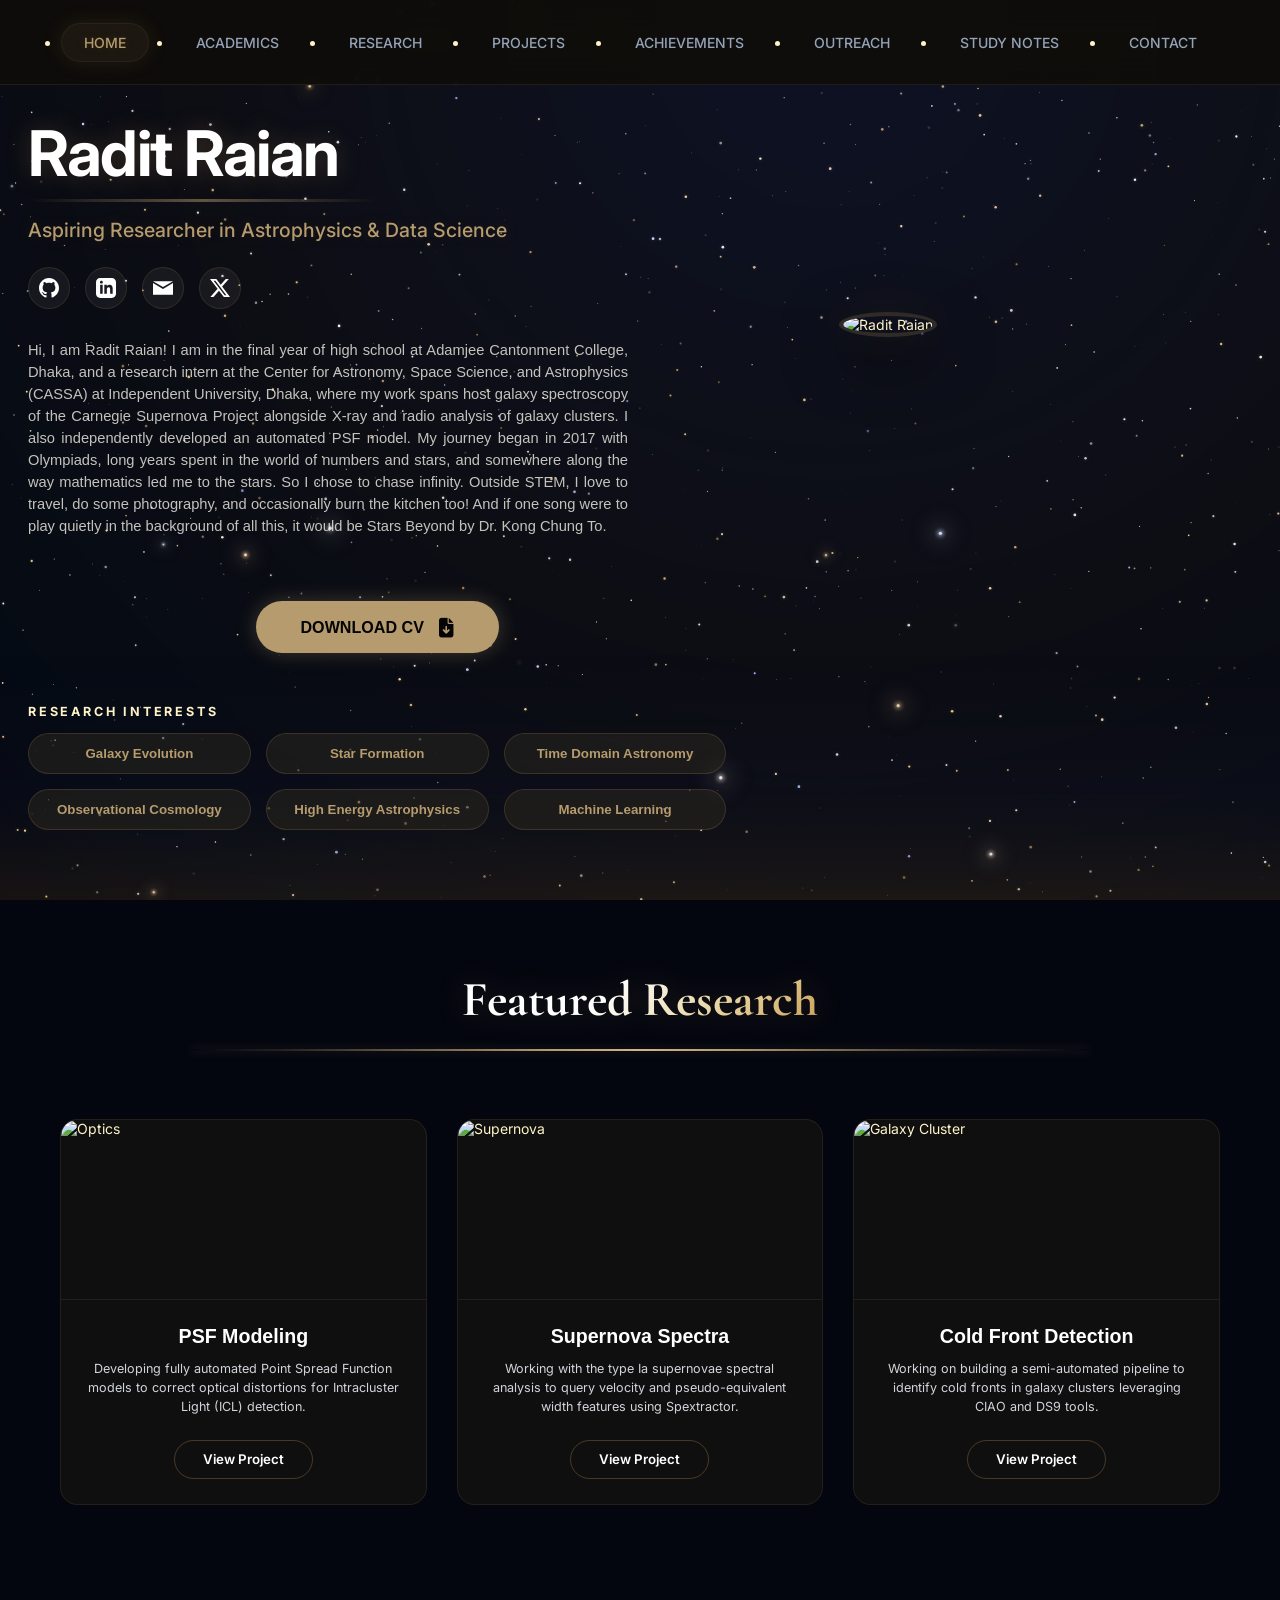
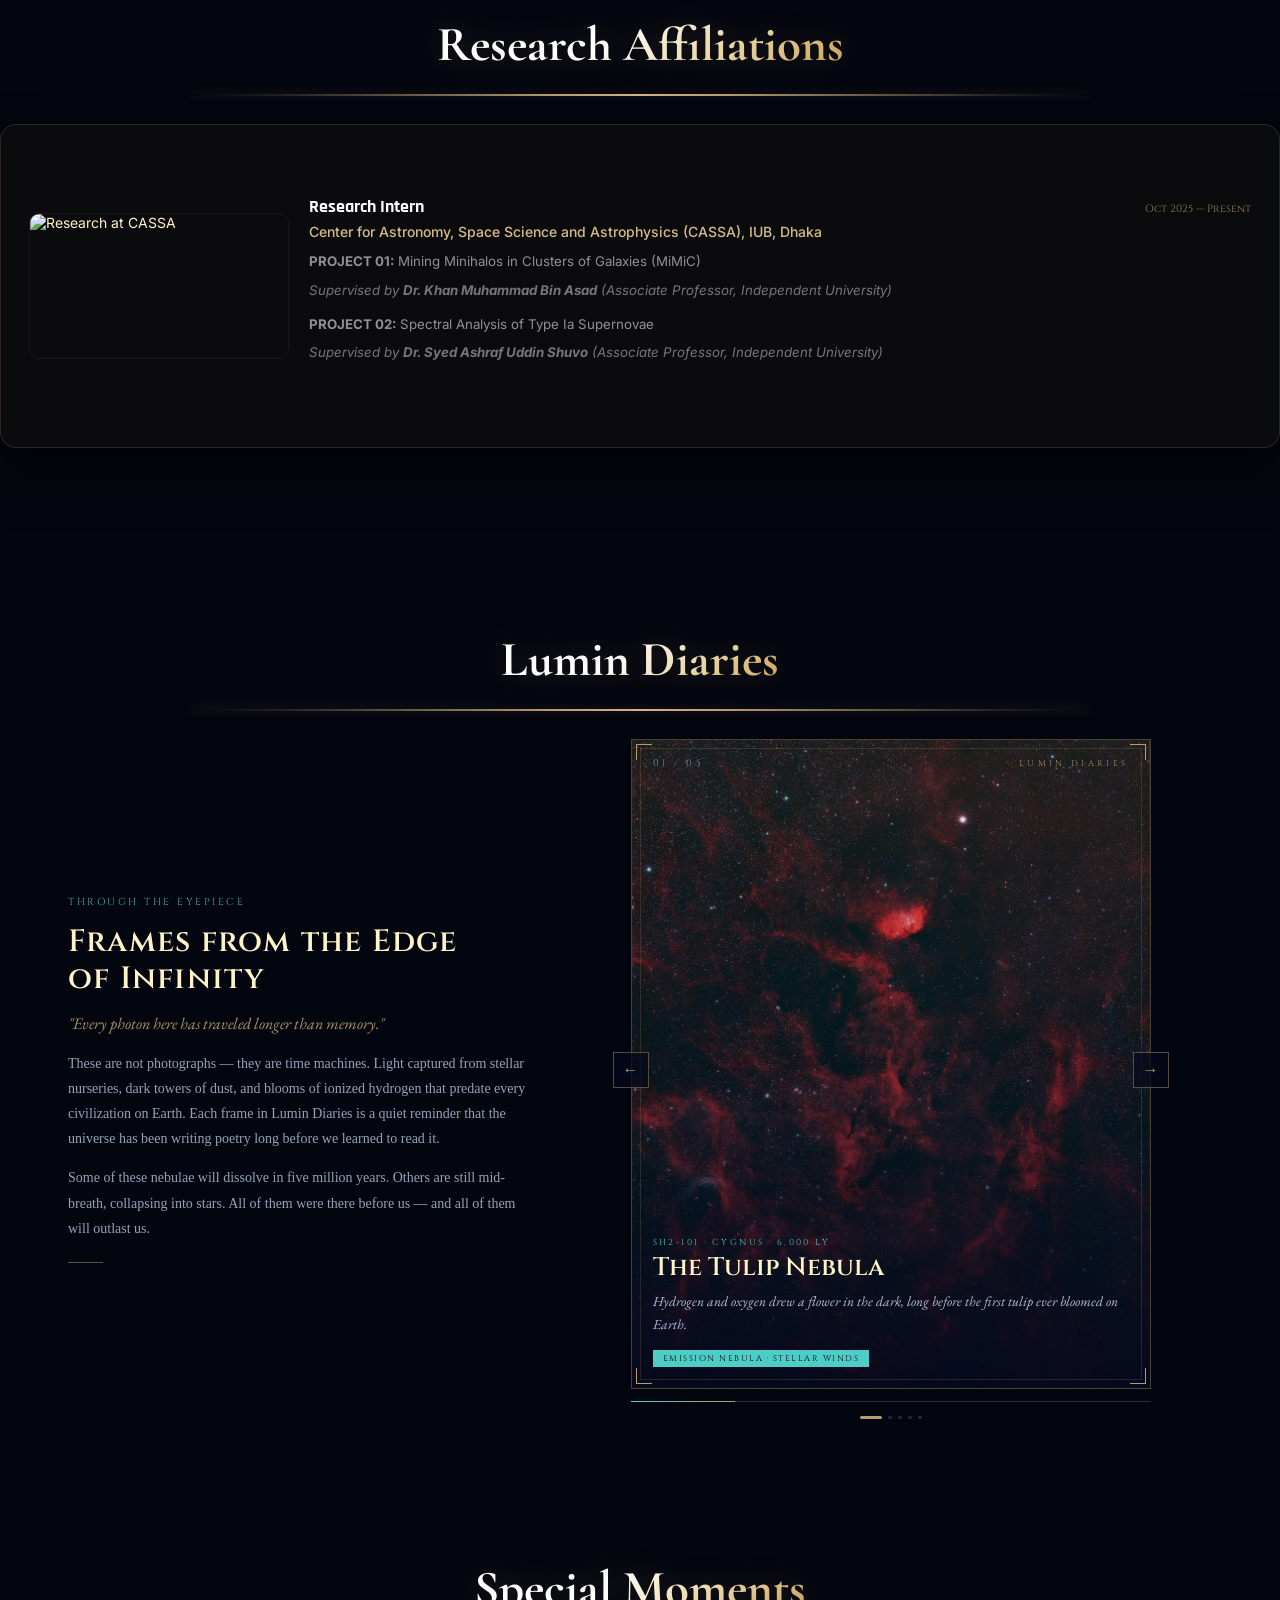
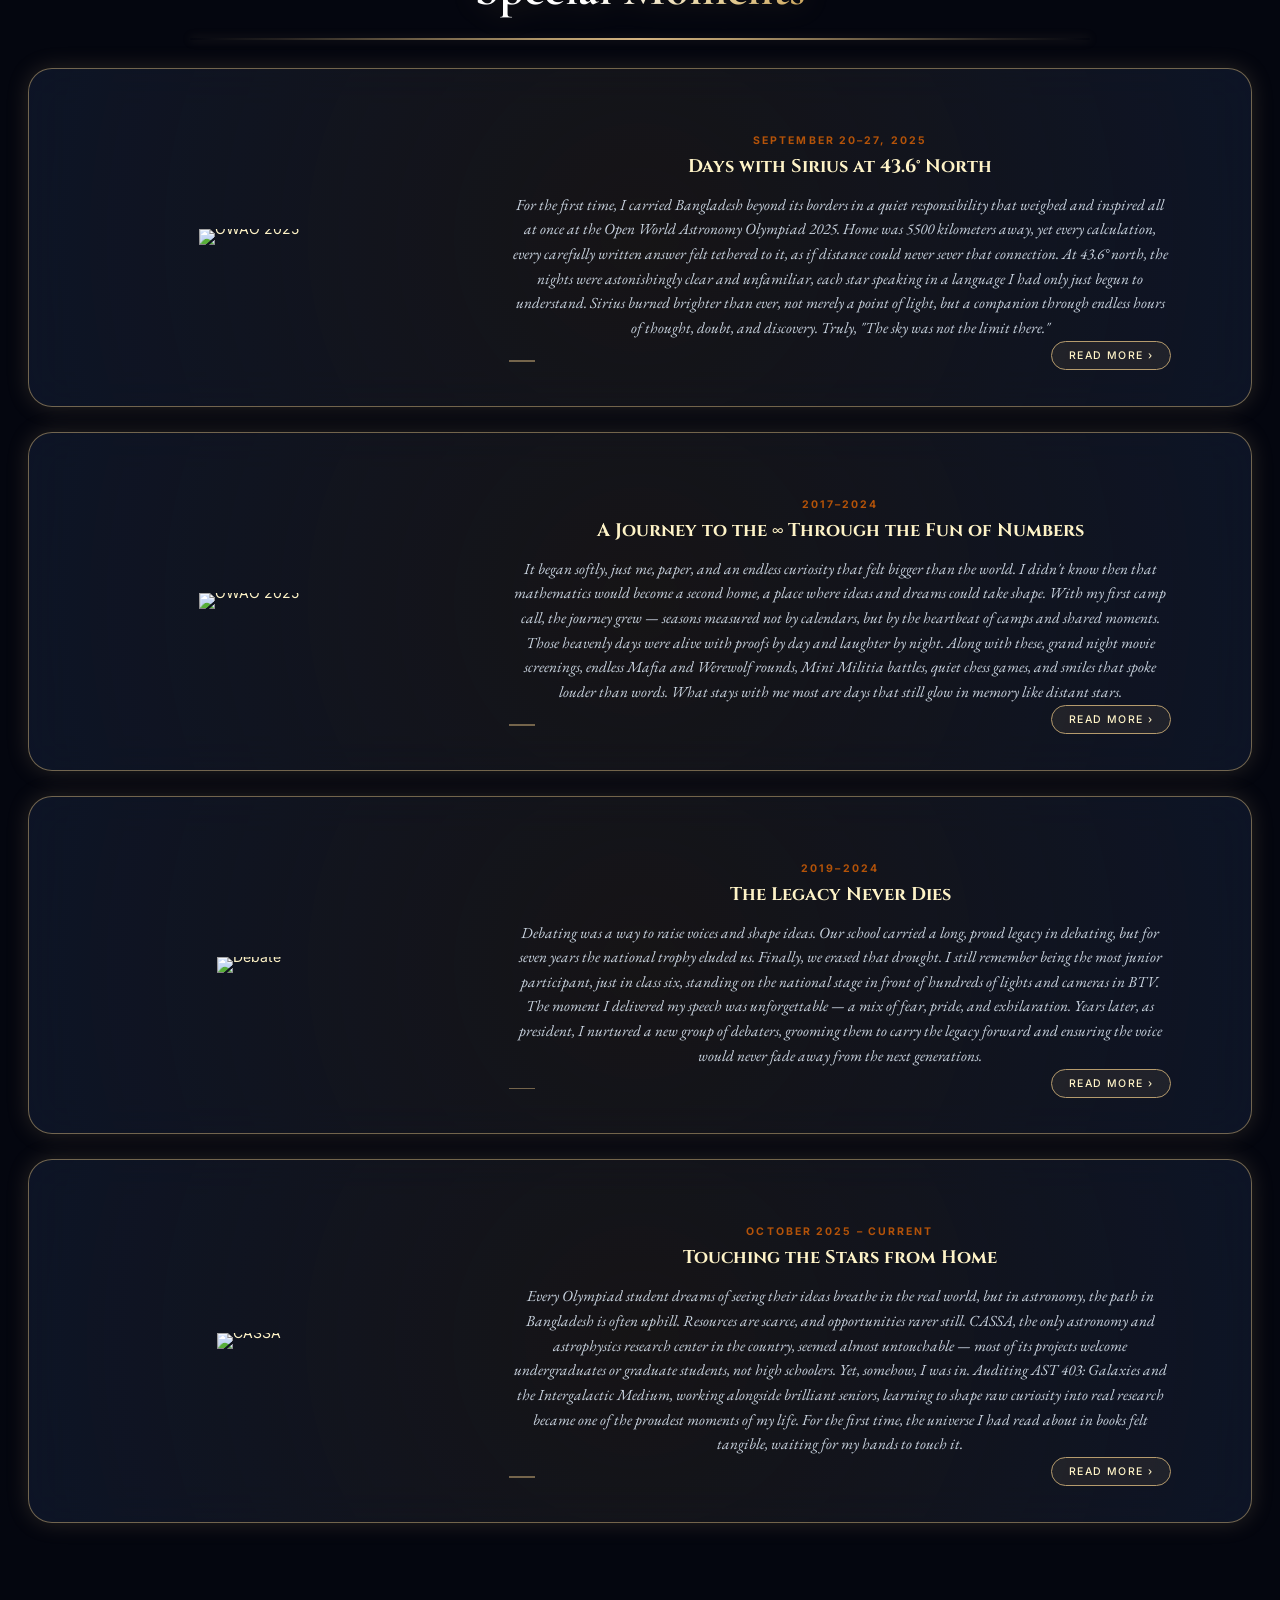
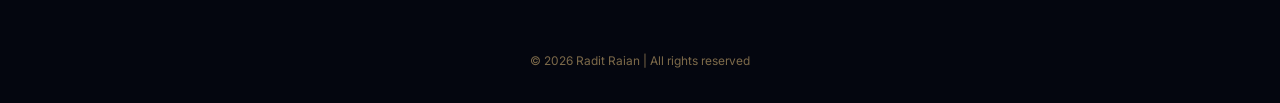
==== commit 54b57729: "Updated pages" ====
--- a/index.html
+++ b/index.html
@@ -53,7 +53,7 @@
       <a href="mailto:raditraian1107@gmail.com" class="social-btn" title="Email"><svg viewBox="0 0 24 24"><path d="M12 13.065l-11.999-7.065v14h24v-14l-12 7.065zm0-2.13l12-7.065h-24l12 7.065z"/></svg></a>
       <a href="https://x.com/iam_radit_raian" class="social-btn" title="Twitter" target="_blank" rel="noopener noreferrer"><svg viewBox="0 0 24 24"><path d="M18.901 1.153h3.68l-8.04 9.19L24 22.846h-7.406l-5.8-7.584-6.638 7.584H.474l8.6-9.83L0 1.154h7.594l5.243 6.932 6.064-6.932zm-1.292 19.49h2.039L6.486 3.24H4.298L17.61 20.643z"/></svg></a>
     </div>
-    <p class="bio-text">Hi, I am Radit Raian! Currently, I am in the final year of my high school at Adamjee Cantonment College, Dhaka. Additionally, I am working as a research intern at the Center for Astronomy, Space Science, and Astrophysics (CASSA) at IUB, Dhaka. I had long stories of my Olympiad journey, which has almost ended. Finally, I chose to chase infinity. However, outside STEM, I love to travel to new places and occasionally burn the kitchen, too!</p>
+    <p class="bio-text">Hi, I am Radit Raian! I am in the final year of high school at Adamjee Cantonment College, Dhaka, and a research intern at the Center for Astronomy, Space Science, and Astrophysics (CASSA) at Independent University, Dhaka, where my work spans host galaxy spectroscopy of the Carnegie Supernova Project alongside X-ray and radio analysis of galaxy clusters. I also independently developed an automated PSF model. My journey began in 2017 with Olympiads, long years spent in the world of numbers and stars, and somewhere along the way mathematics led me to the stars. So I chose to chase infinity. Outside STEM, I love to travel, do some photography, and occasionally burn the kitchen too! And if one song were to play quietly in the background of all this, it would be Stars Beyond by Dr. Kong Chung To.</p>
     <br><br>
     <div class="cv-status-card">
       <a href="https://drive.google.com/file/d/1Zv3ZlL7owXSn-k-NqhuWkSnsCX_RYho1/view?usp=sharing" target="_blank" class="btn-beyond">DOWNLOAD CV <i class="fa-solid fa-file-arrow-down"></i></a>
--- a/styles.css
+++ b/styles.css
@@ -242,7 +242,7 @@
     font-weight: 300; 
     font-size: 1.05rem; 
     line-height: 1.5;
-    color: rgba(250, 246, 230, 0.8); 
+    color: rgba(242, 240, 231, 0.8); 
     text-align: justify;
     margin-top: 10px; 
     margin-bottom: 30px; 
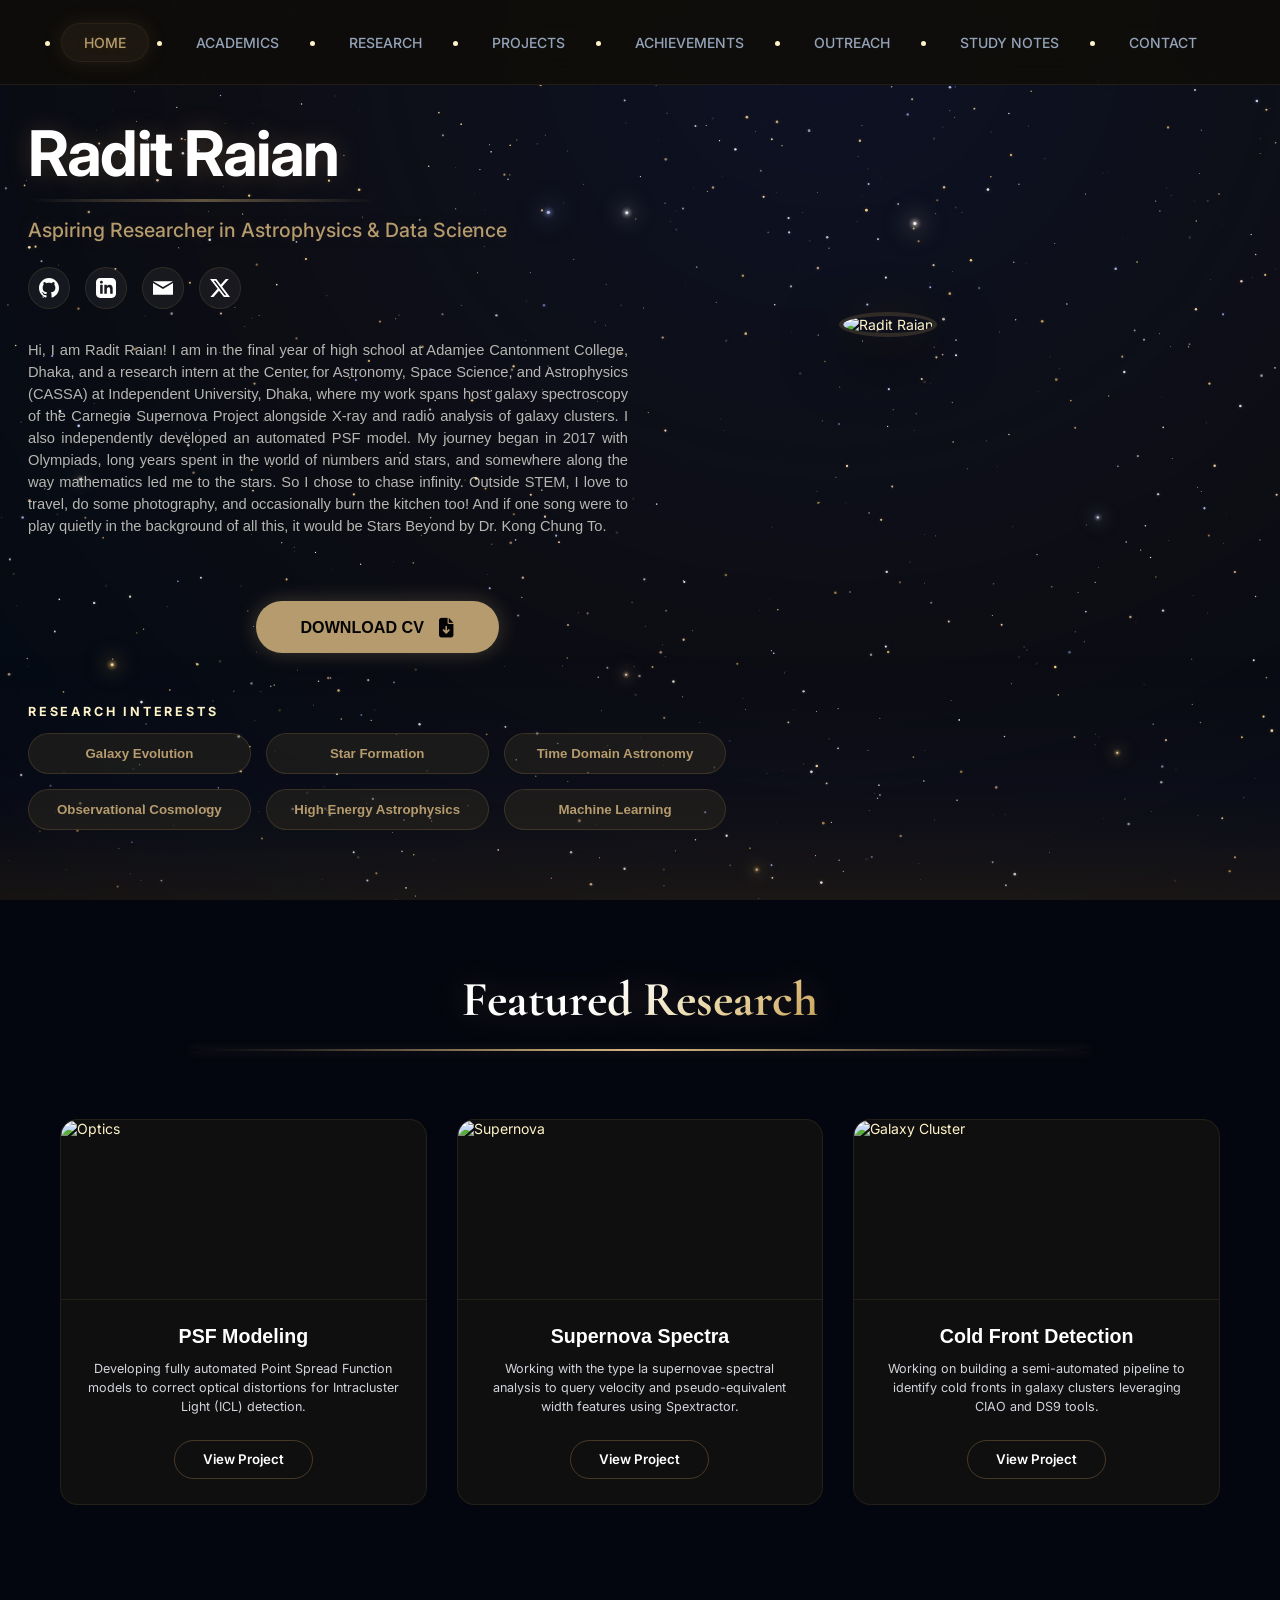
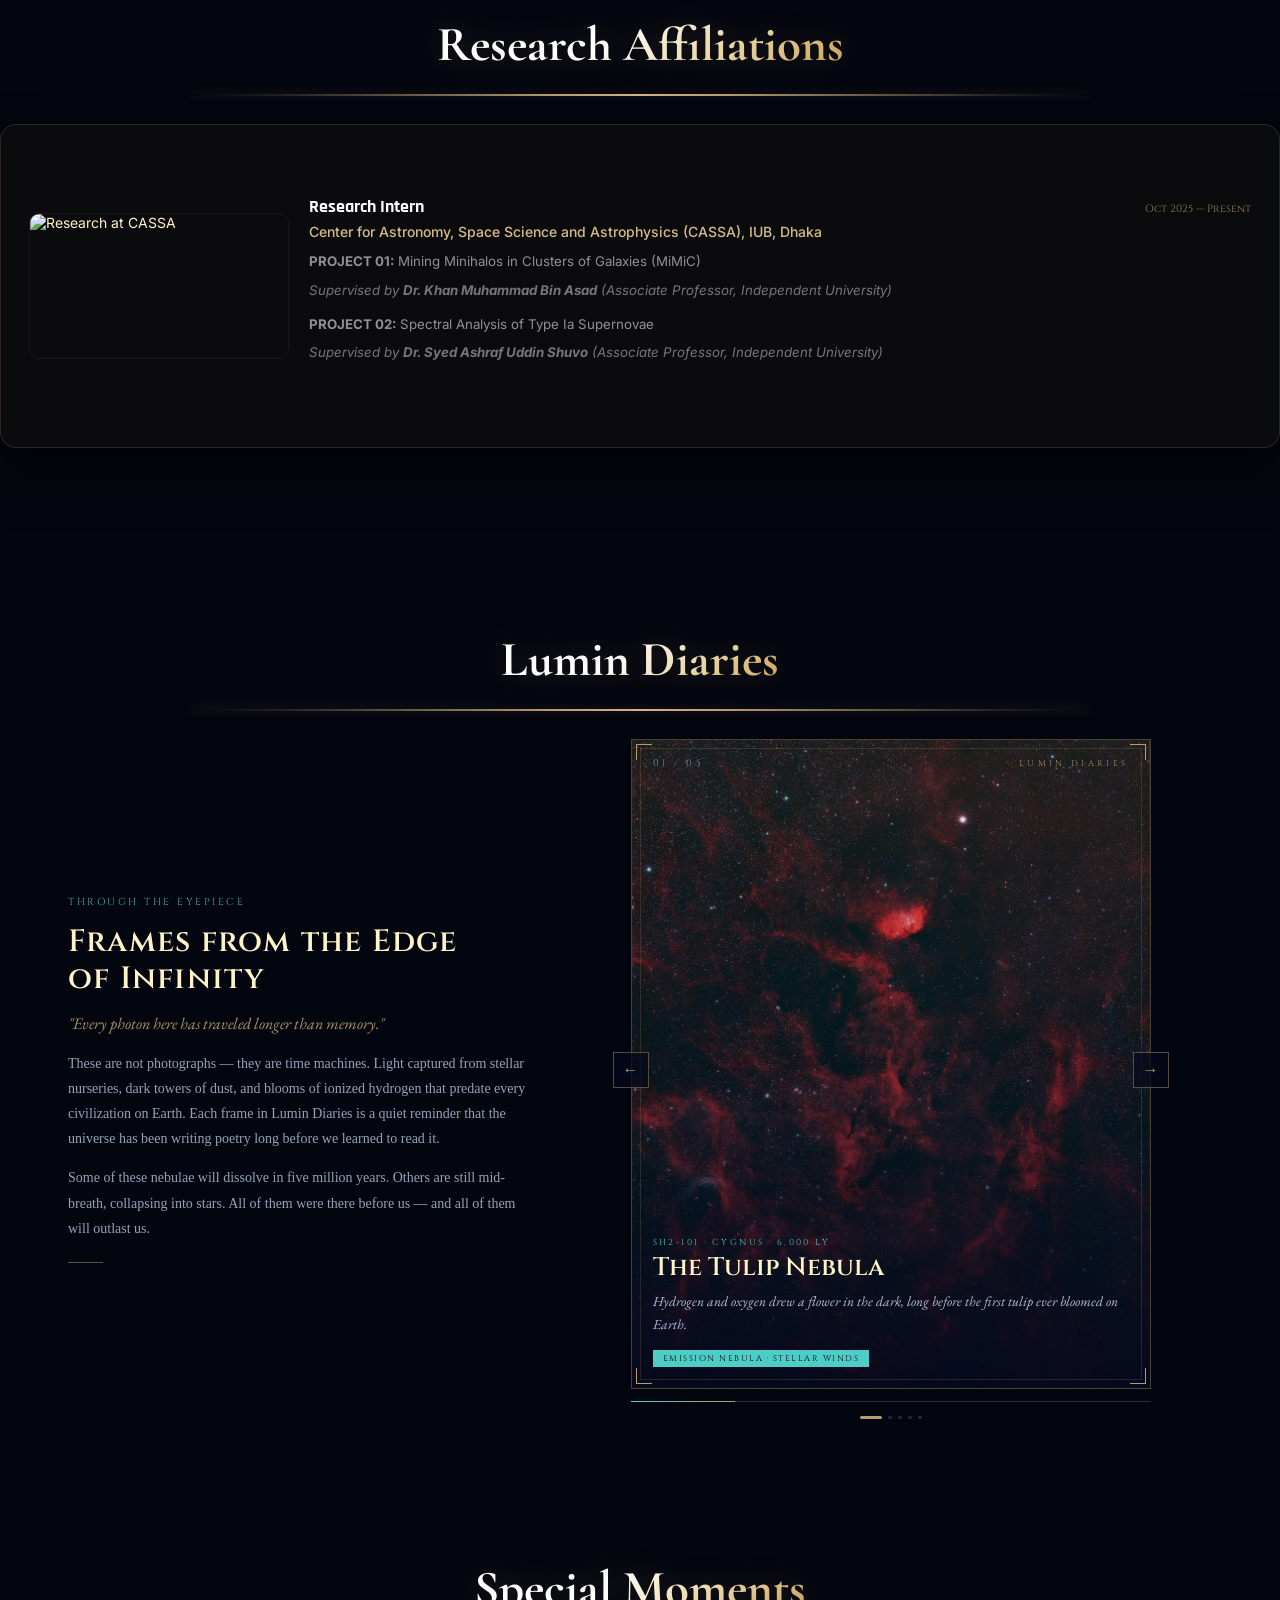
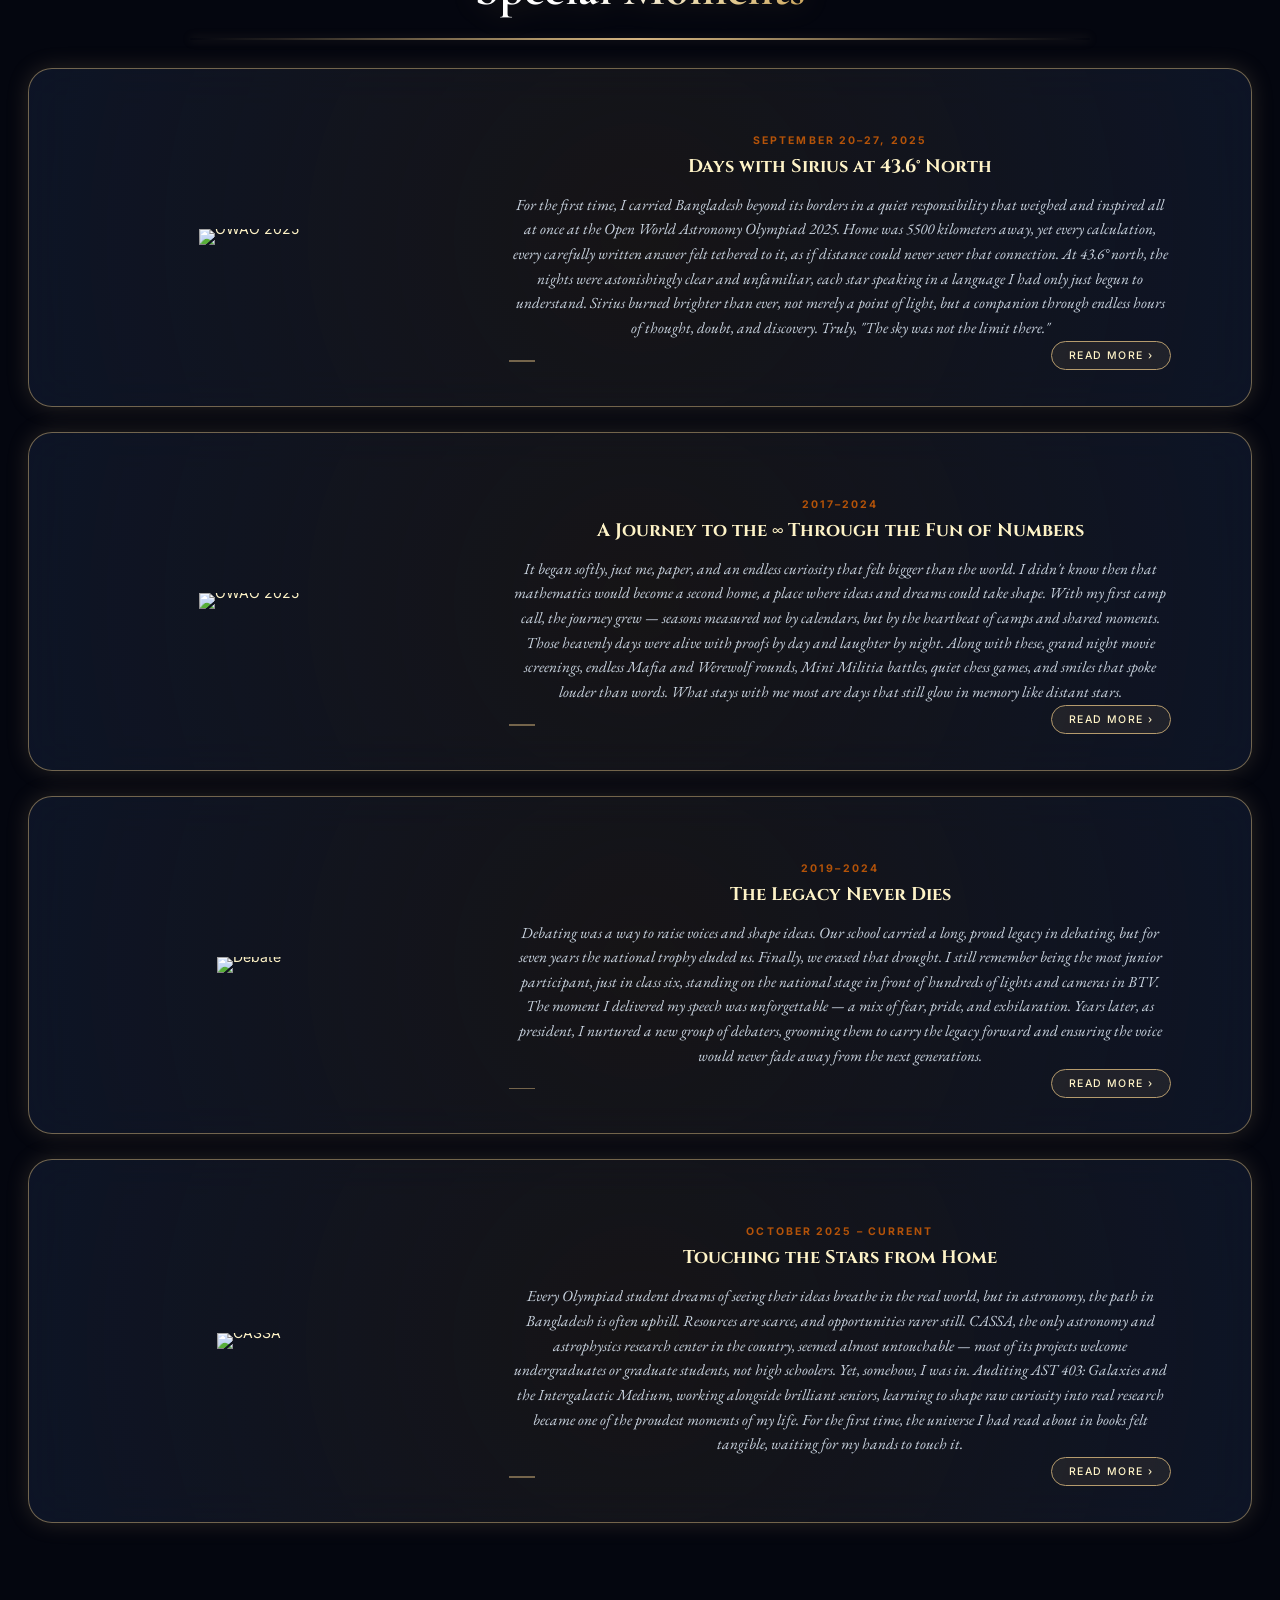
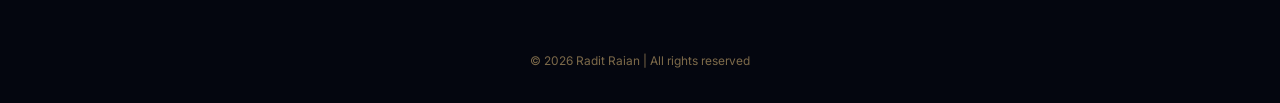
==== commit 4503fb34: "Update index.html" ====
--- a/index.html
+++ b/index.html
@@ -343,4 +343,4 @@
 
 <script src="script.js"></script>
 </body>
-</html>+</html>
--- a/styles.css
+++ b/styles.css
@@ -242,7 +242,7 @@
     font-weight: 300; 
     font-size: 1.05rem; 
     line-height: 1.5;
-    color: rgba(242, 240, 231, 0.8); 
+    color: rgba(242, 240, 231, 0.744); 
     text-align: justify;
     margin-top: 10px; 
     margin-bottom: 30px; 
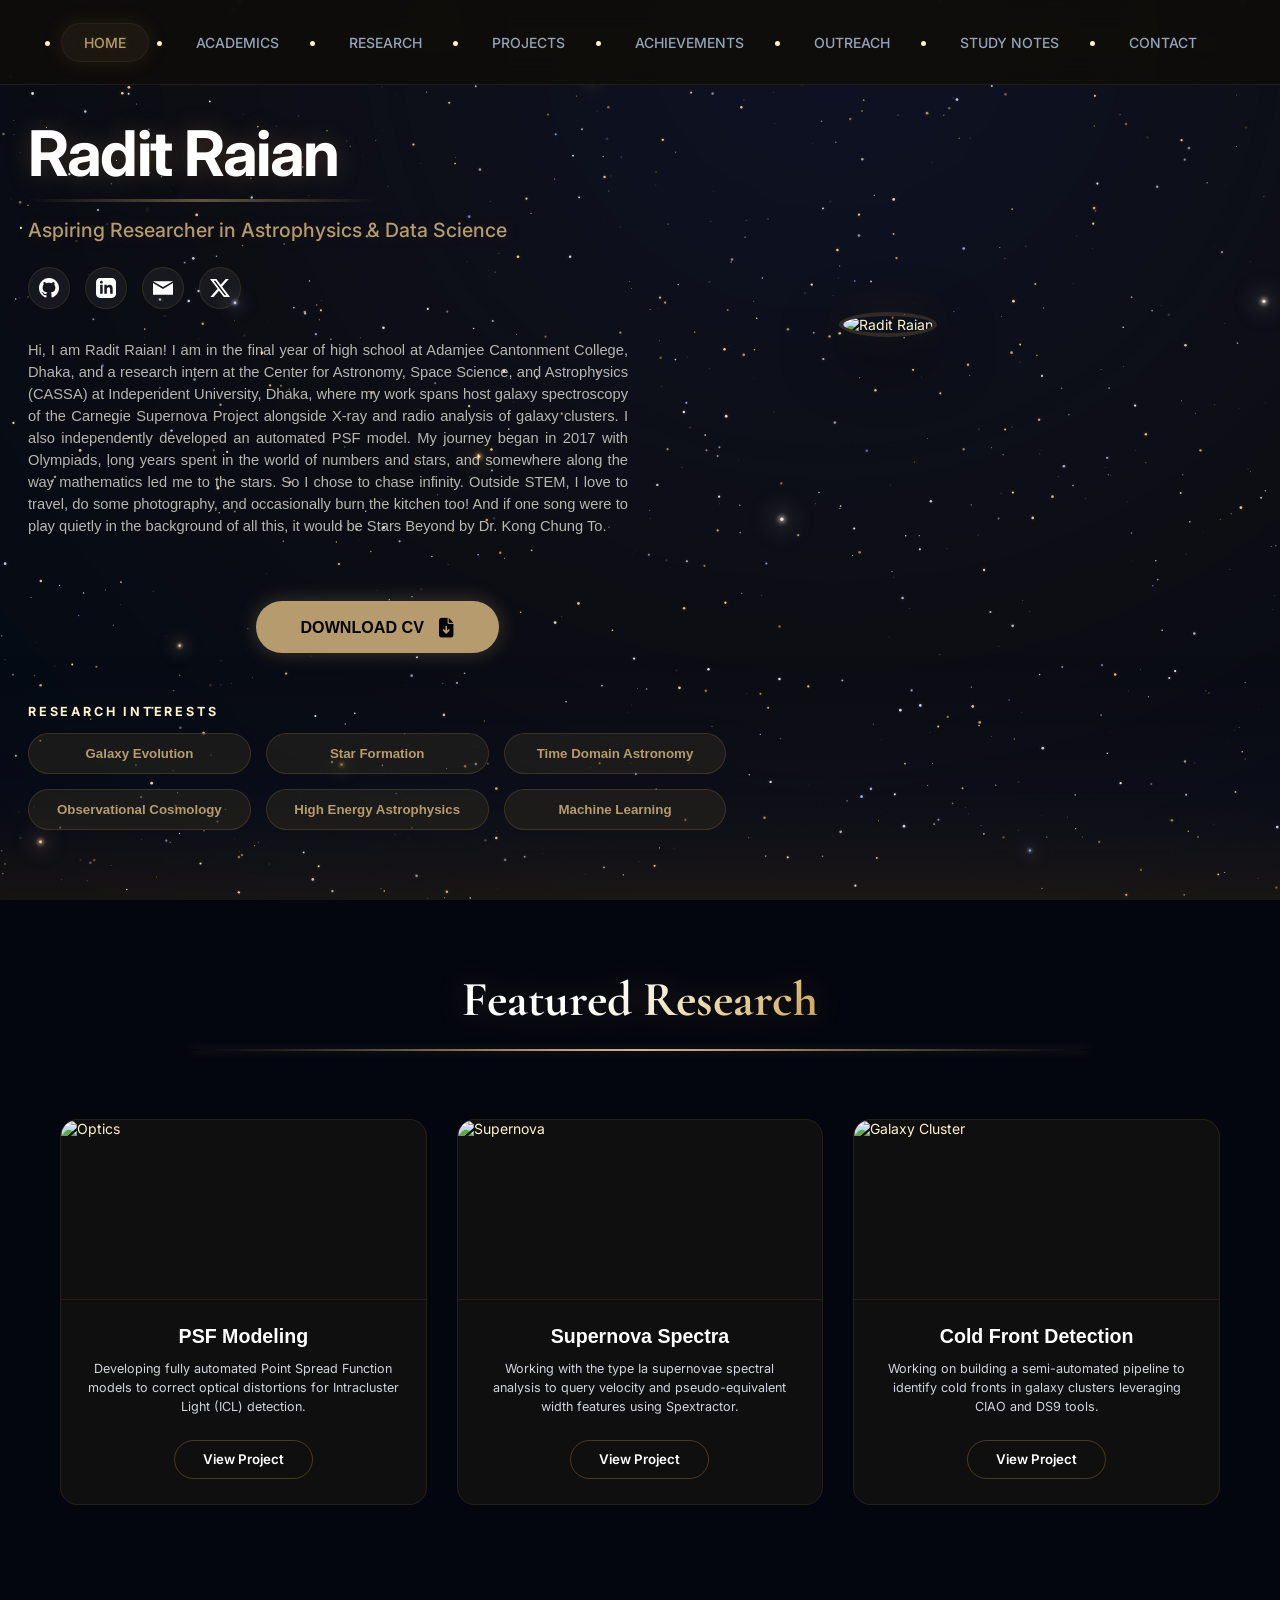
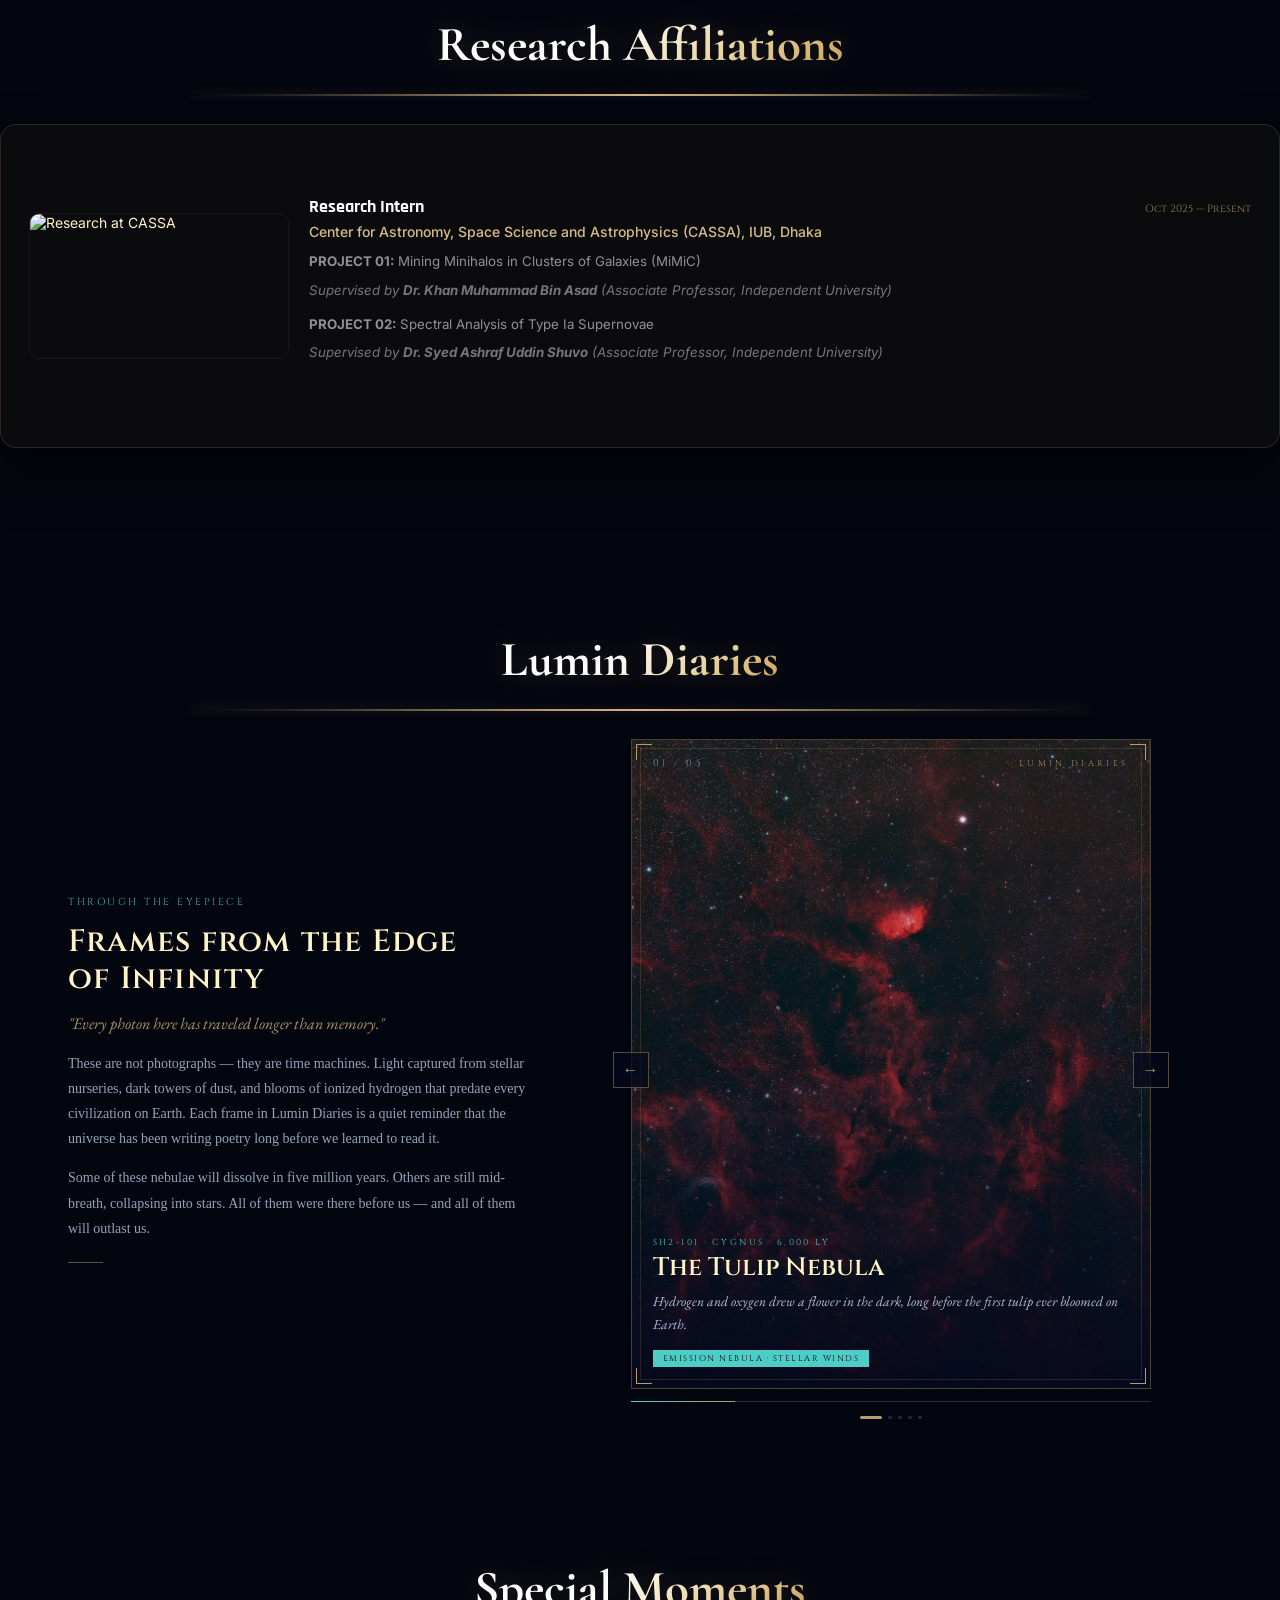
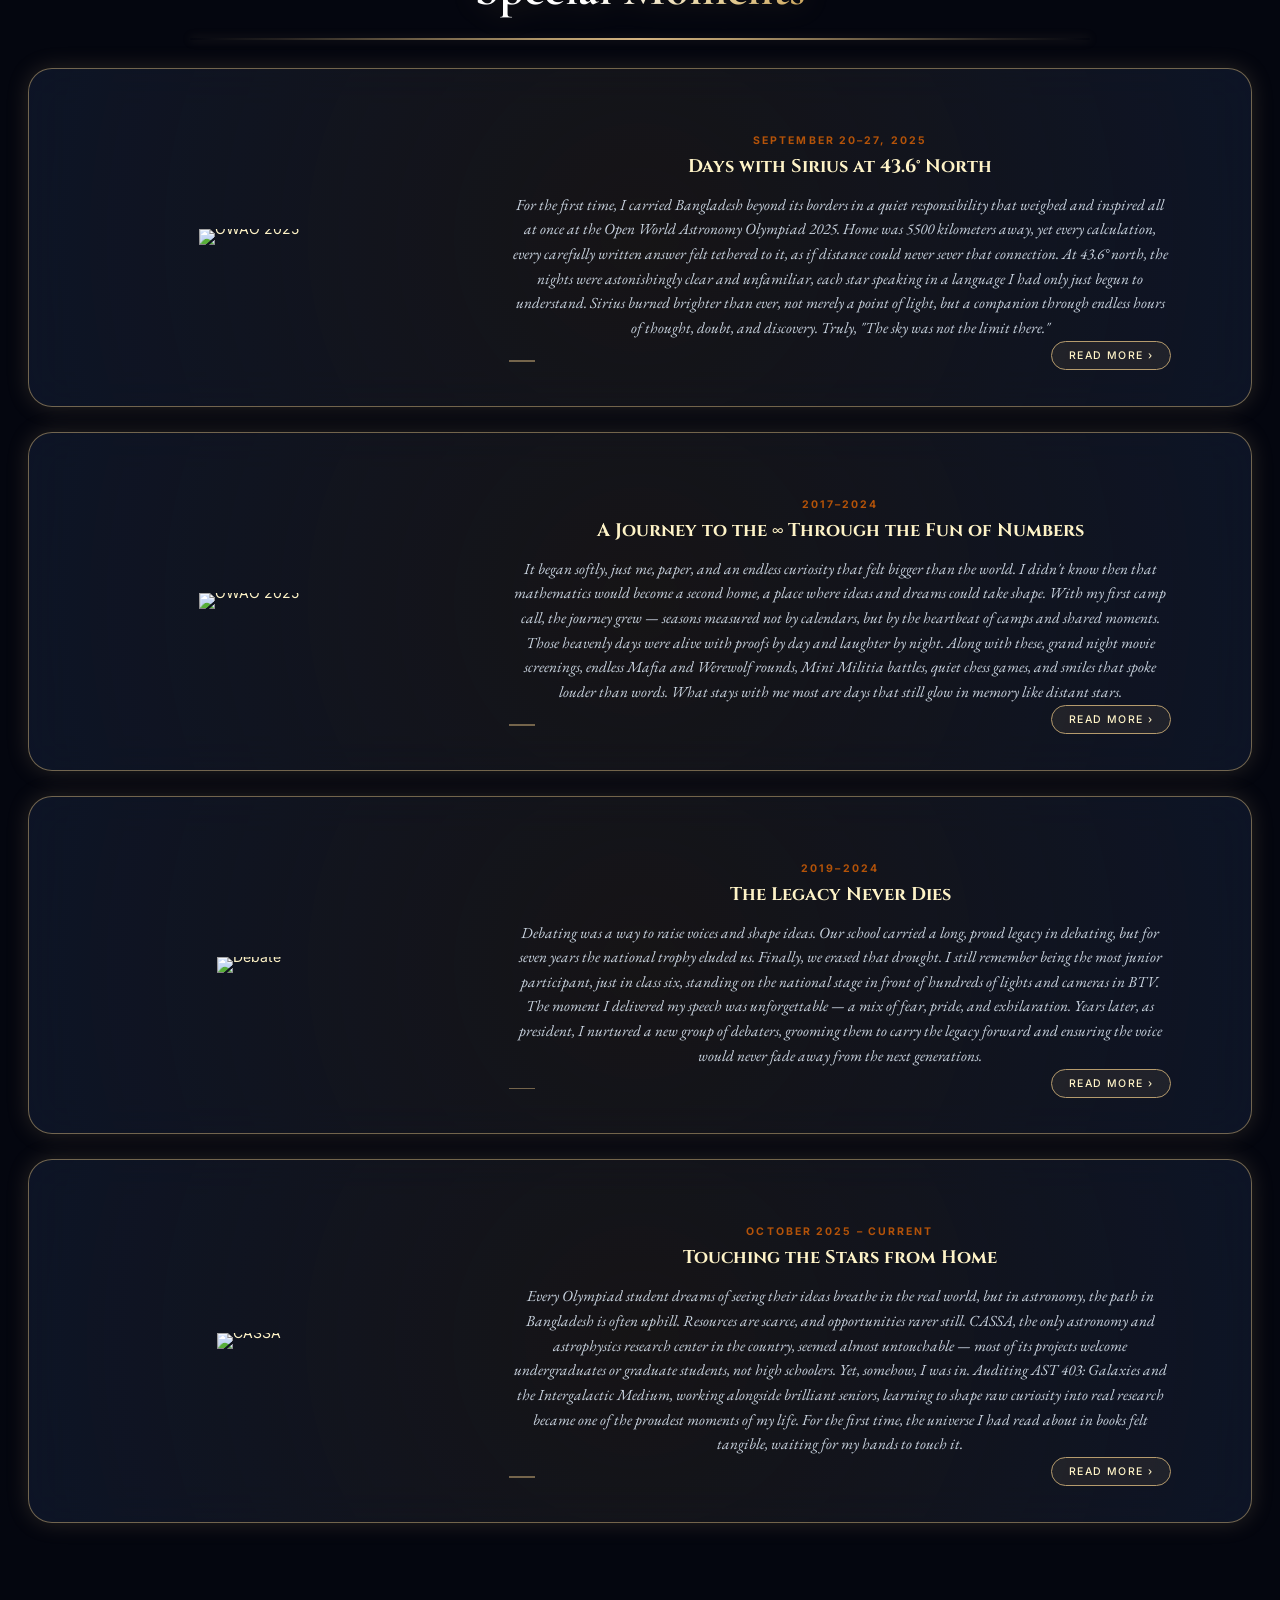
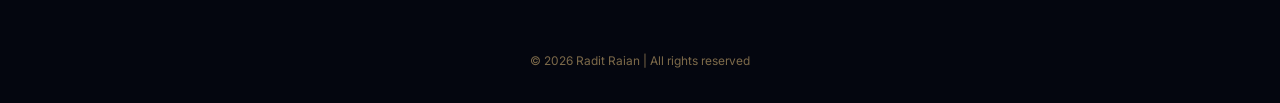
==== commit 83889ed4: "Update index.html" ====
--- a/index.html
+++ b/index.html
@@ -56,7 +56,7 @@
     <p class="bio-text">Hi, I am Radit Raian! I am in the final year of high school at Adamjee Cantonment College, Dhaka, and a research intern at the Center for Astronomy, Space Science, and Astrophysics (CASSA) at Independent University, Dhaka, where my work spans host galaxy spectroscopy of the Carnegie Supernova Project alongside X-ray and radio analysis of galaxy clusters. I also independently developed an automated PSF model. My journey began in 2017 with Olympiads, long years spent in the world of numbers and stars, and somewhere along the way mathematics led me to the stars. So I chose to chase infinity. Outside STEM, I love to travel, do some photography, and occasionally burn the kitchen too! And if one song were to play quietly in the background of all this, it would be Stars Beyond by Dr. Kong Chung To.</p>
     <br><br>
     <div class="cv-status-card">
-      <a href="https://drive.google.com/file/d/1Zv3ZlL7owXSn-k-NqhuWkSnsCX_RYho1/view?usp=sharing" target="_blank" class="btn-beyond">DOWNLOAD CV <i class="fa-solid fa-file-arrow-down"></i></a>
+      <a href="https://drive.google.com/file/d/1aaMG1fXSmSa0c8orAXnoxpg4nOuigDWr/view?usp=sharing" target="_blank" class="btn-beyond">DOWNLOAD CV <i class="fa-solid fa-file-arrow-down"></i></a>
     </div>
 
         <br><br>
